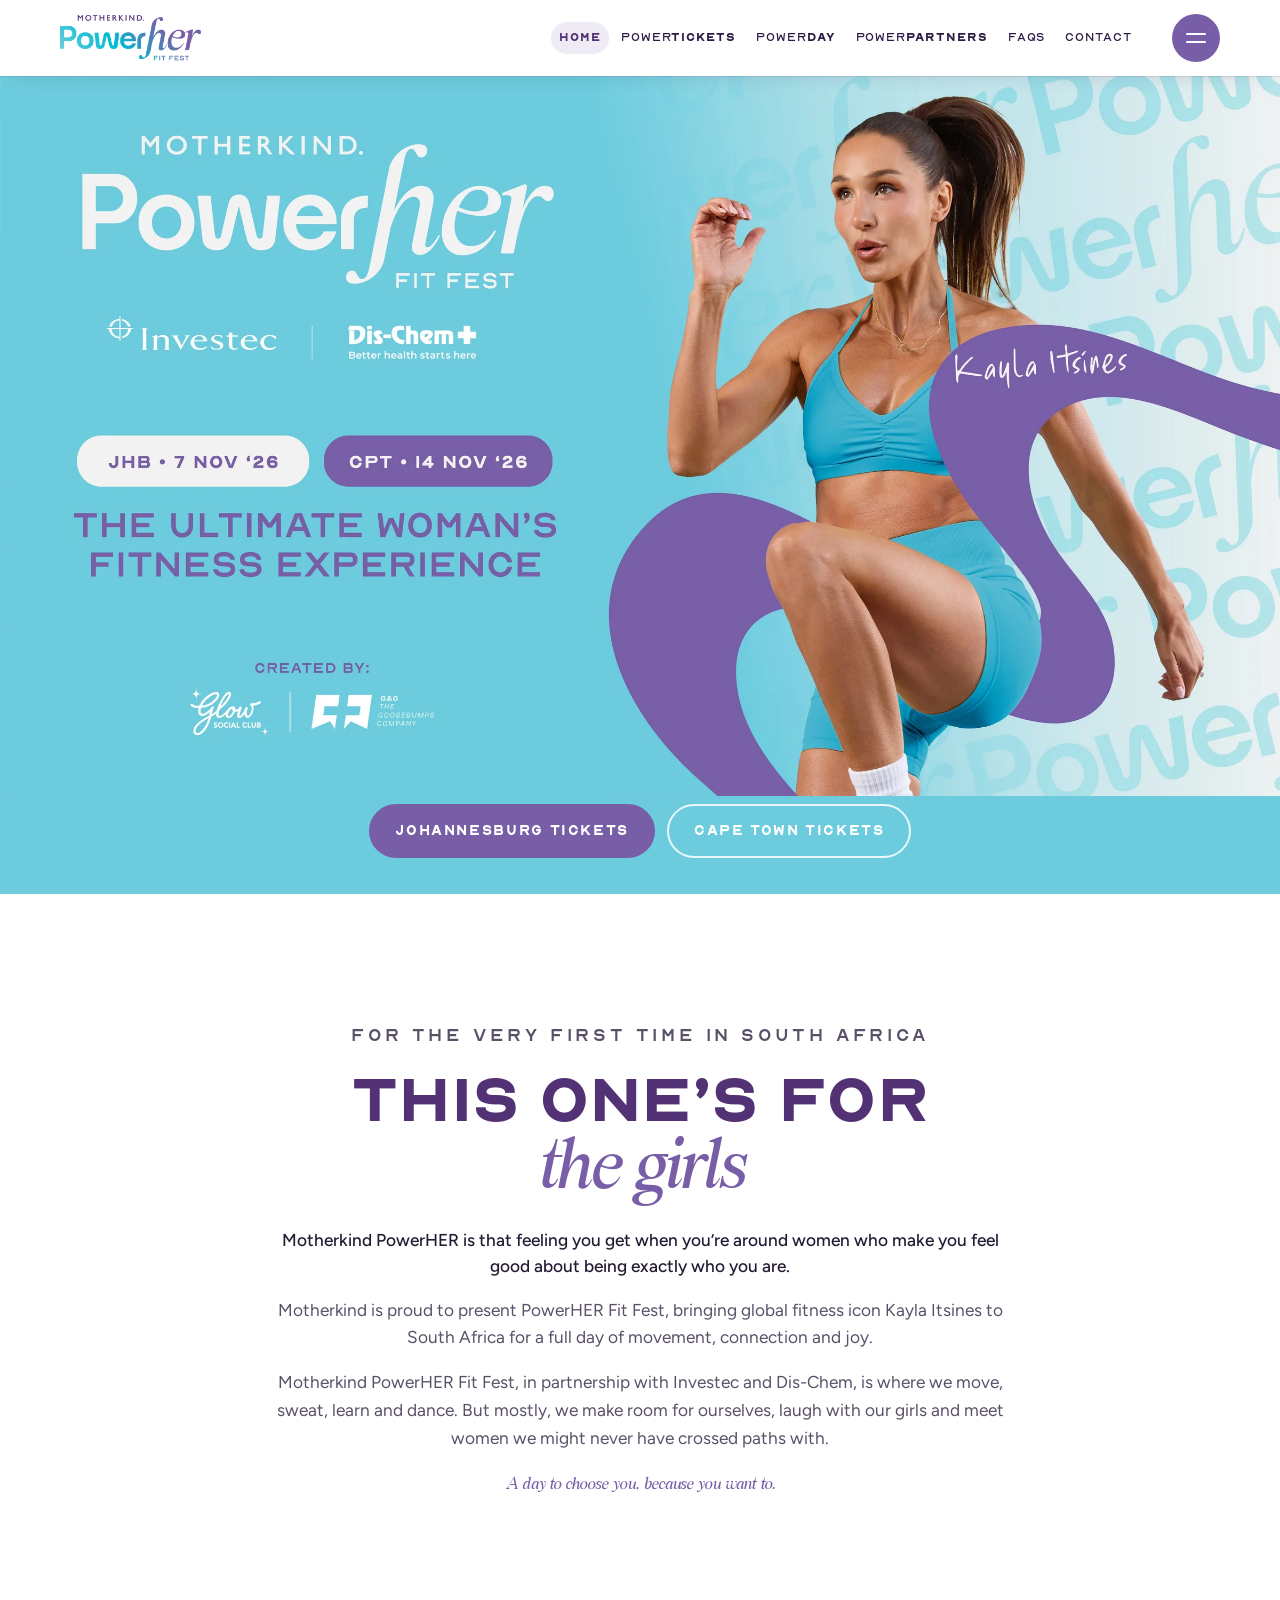
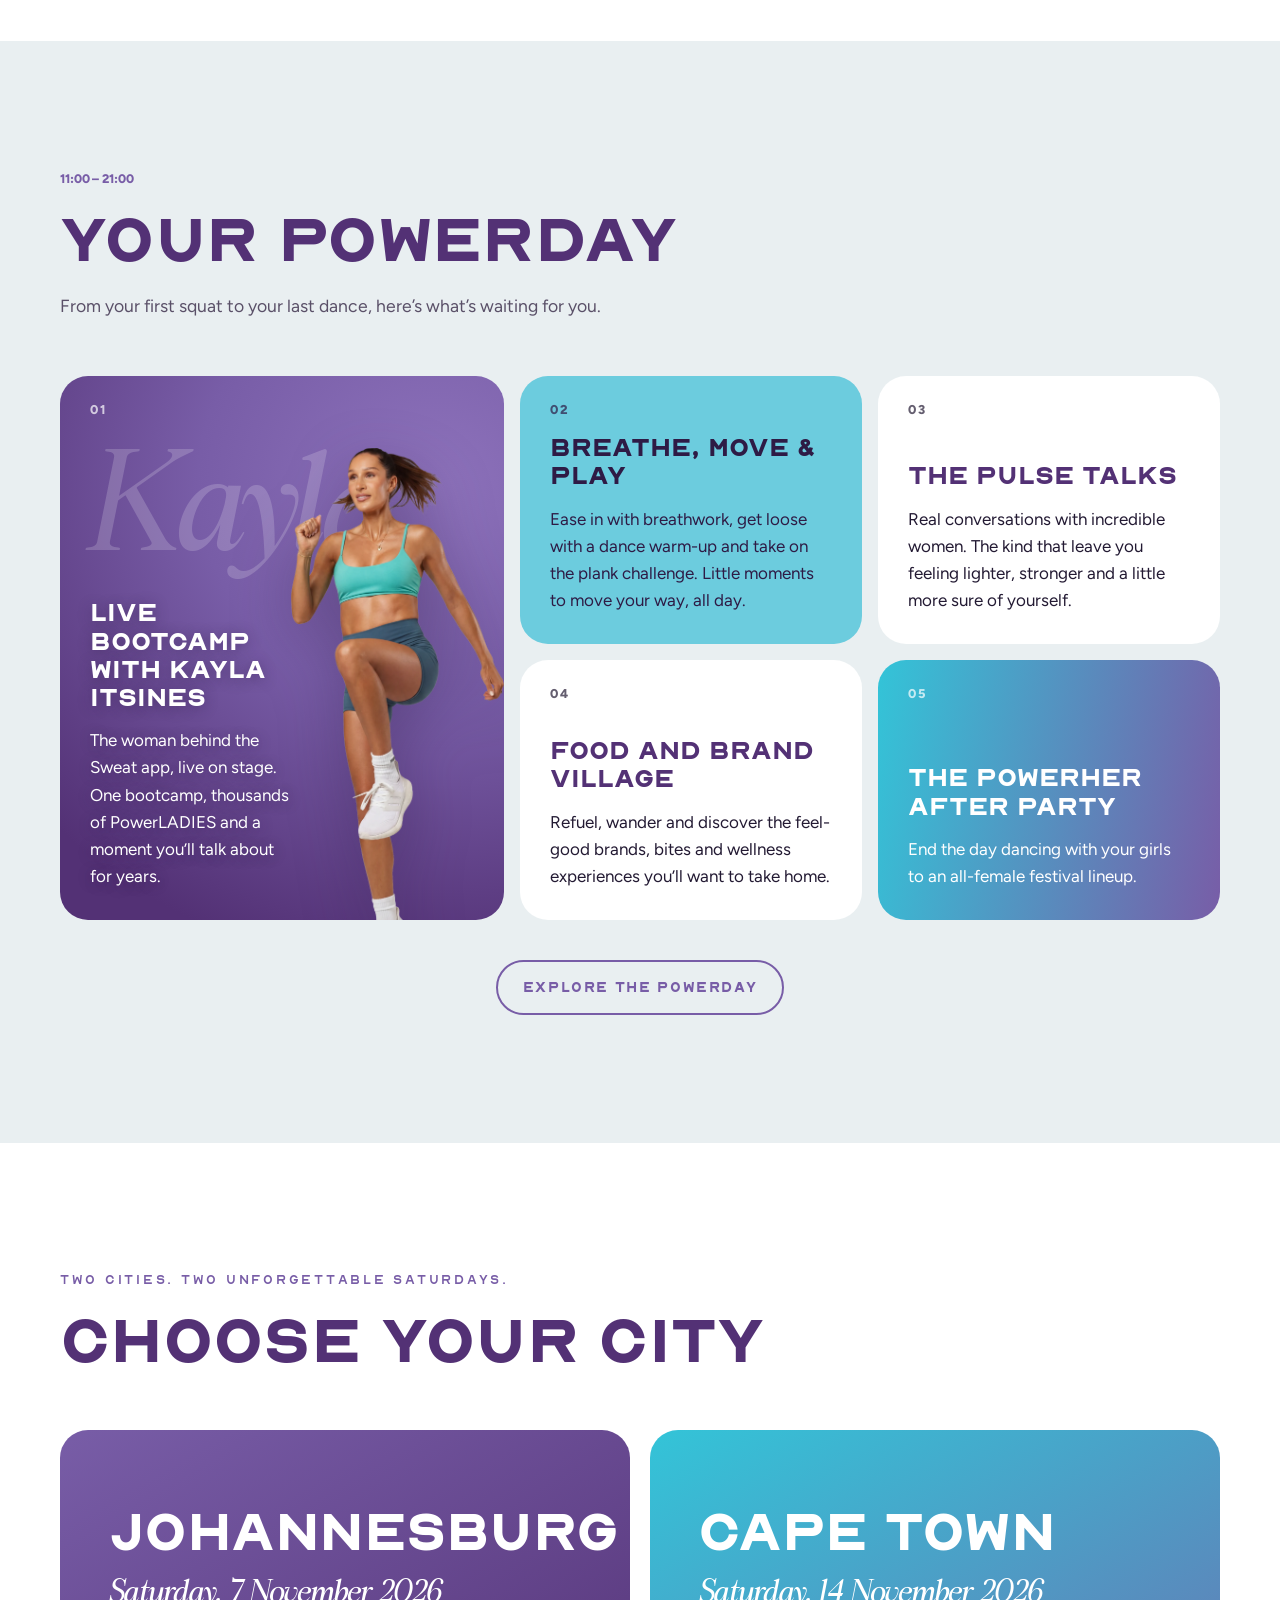
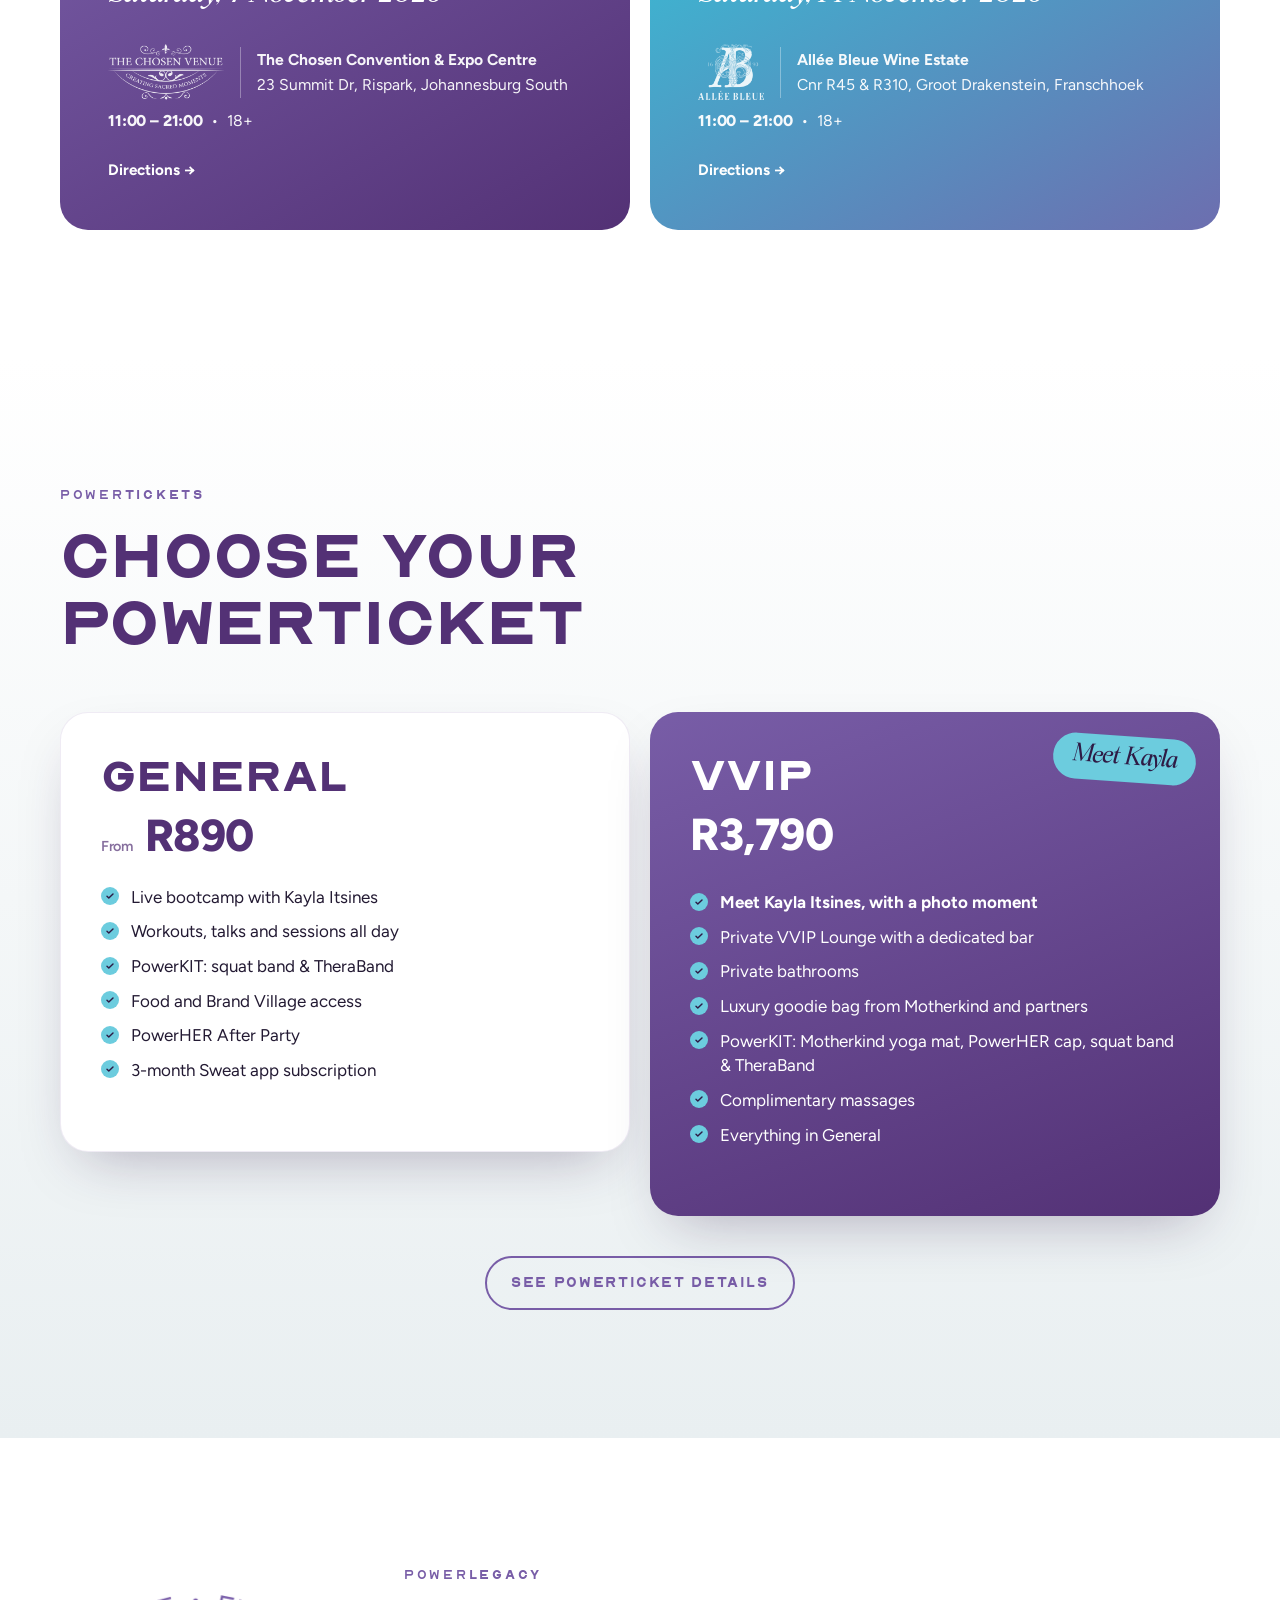
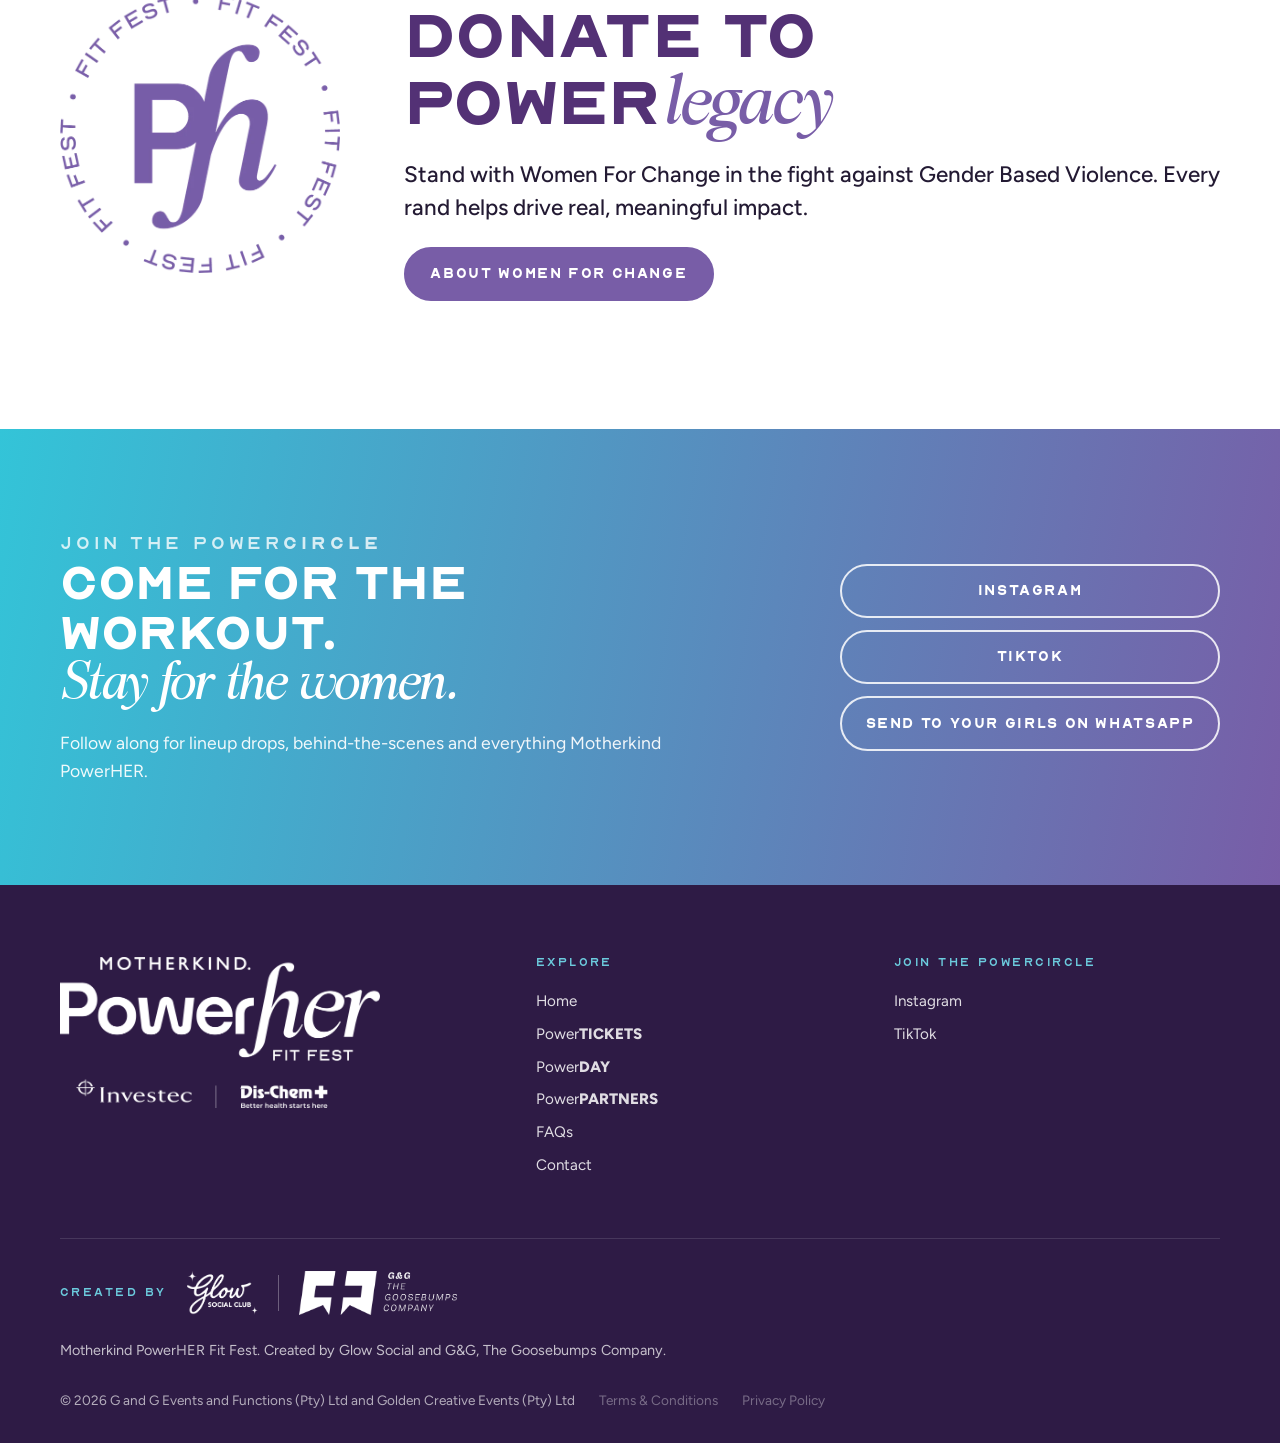
==== index.html @ 542c0690 "Add files via upload" ====
<!doctype html>
<html lang="en-ZA">
<head>
  <meta charset="utf-8">
  <meta name="viewport" content="width=device-width, initial-scale=1">
  <title>PowerHER Fit Fest 2026 | Kayla Itsines live in Johannesburg &amp; Cape Town</title>
  <meta name="description" content="Motherkind is proud to present PowerHER Fit Fest, in partnership with Investec and Dis-Chem. A live bootcamp with Kayla Itsines, workouts, Pulse Talks and the PowerHER After Party. JHB 7 Nov, CPT 14 Nov 2026.">
  <link rel="canonical" href="https://powerherfitfest.com/">
  <meta property="og:type" content="website">
  <meta property="og:site_name" content="PowerHER Fit Fest">
  <meta property="og:title" content="PowerHER Fit Fest 2026 | Johannesburg &amp; Cape Town">
  <meta property="og:description" content="You’ve seen her online. Now experience her live. Kayla Itsines in South Africa for the very first time.">
  <meta property="og:image" content="https://powerherfitfest.com/assets/img/og-image.jpg">
  <meta property="og:url" content="https://powerherfitfest.com/">
  <meta name="twitter:card" content="summary_large_image">
  <meta name="theme-color" content="#6CCCDE">
  <link rel="icon" href="assets/img/favicon-48.png" sizes="48x48">
  <link rel="apple-touch-icon" href="assets/img/apple-touch-icon.png">
  <link rel="preload" href="assets/fonts/NORD-Bold.woff2" as="font" type="font/woff2" crossorigin>
  <link rel="preload" href="assets/img/hero-keyvisual-1200.webp" as="image">
  <link rel="preconnect" href="https://fonts.googleapis.com">
  <link rel="preconnect" href="https://fonts.gstatic.com" crossorigin>
  <link href="https://fonts.googleapis.com/css2?family=Figtree:wght@400;500;600;700;800&display=swap" rel="stylesheet">
  <link rel="stylesheet" href="css/styles.css?v=48">
  <script type="application/ld+json">
  [{"@context":"https://schema.org","@type":"Event","name":"PowerHER Fit Fest Johannesburg","startDate":"2026-11-07T11:00:00+02:00","endDate":"2026-11-07T21:00:00+02:00","eventAttendanceMode":"https://schema.org/OfflineEventAttendanceMode","eventStatus":"https://schema.org/EventScheduled","location":{"@type":"Place","name":"The Chosen Convention & Expo Centre","address":"23 Summit Dr, Rispark, Johannesburg South, 2053"},"image":"https://powerherfitfest.com/assets/img/og-image.jpg","performer":{"@type":"Person","name":"Kayla Itsines"},"offers":{"@type":"Offer","url":"https://powerher.howler.co.za/events/powerher-fit-fest-jhb-7-nov-2026-5a9d","priceCurrency":"ZAR","price":"890"}},
   {"@context":"https://schema.org","@type":"Event","name":"PowerHER Fit Fest Cape Town","startDate":"2026-11-14T11:00:00+02:00","endDate":"2026-11-14T21:00:00+02:00","eventAttendanceMode":"https://schema.org/OfflineEventAttendanceMode","eventStatus":"https://schema.org/EventScheduled","location":{"@type":"Place","name":"Allée Bleue Wine Estate","address":"Cnr R45 & R310, Groot Drakenstein, Franschhoek, 7680"},"image":"https://powerherfitfest.com/assets/img/og-image.jpg","performer":{"@type":"Person","name":"Kayla Itsines"},"offers":{"@type":"Offer","url":"https://powerher.howler.co.za/events/powerher-fit-fest-cpt-14-nov-2026-fde2","priceCurrency":"ZAR","price":"890"}}]
  </script>
</head>
<body data-page="home">
  <div data-ph="header"></div>

  <main id="main">

    <!-- ============ HERO (key visual) ============ -->
    <section class="hero-banner">
      <h1 class="sr">Motherkind PowerHER Fit Fest with Investec and Dis-Chem. Kayla Itsines live in Johannesburg on 7 November and Cape Town on 14 November 2026. Join the movement.</h1>
      <img class="hero-banner-img" src="assets/img/hero-keyvisual.webp"
           srcset="assets/img/hero-keyvisual-1200.webp 1200w, assets/img/hero-keyvisual.webp 2400w"
           sizes="100vw" width="2400" height="1350" fetchpriority="high"
           alt="Motherkind PowerHER Fit Fest with Investec and Dis-Chem: Kayla Itsines, JHB 7 Nov ’26, CPT 14 Nov ’26. Join the movement. You’ve seen her online, now experience her live.">
      <div class="wrap hero-banner-ctas">
        <a class="btn btn-primary" data-ticket="jhb">Johannesburg tickets</a>
        <a class="btn btn-outline-light" data-ticket="cpt">Cape Town tickets</a>
      </div>
    </section>

    <!-- ============ MANIFESTO ============ -->
    <section class="section manifesto">
      <div class="wrap narrow reveal">
        <p class="eyebrow">For the very first time in South Africa</p>
        <h2 class="display">This one’s for <span class="script">the girls</span></h2>
        <p class="lead">Motherkind PowerHER is that feeling you get when you’re around women who make you feel good about being exactly who you are.</p>
        <p>Motherkind is proud to present PowerHER Fit Fest, bringing global fitness icon Kayla Itsines to South Africa for a full day of movement, connection and joy.</p>
        <p>Motherkind PowerHER Fit Fest, in partnership with Investec and Dis-Chem, is where we move, sweat, learn and dance. But mostly, we make room for ourselves, laugh with our girls and meet women we might never have crossed paths with.</p>
        <p class="manifesto-sign">A day to choose you, because you want to.</p>
      </div>
    </section>


    <!-- ============ THE DAY ============ -->
    <section class="section the-day">
      <div class="wrap">
        <div class="section-head reveal">
          <p class="eyebrow"><span class="num" data-bind="hours">11:00 – 21:00</span></p>
          <h2 class="display">Your PowerDAY</h2>
          <p>From your first squat to your last dance, here’s what’s waiting for you.</p>
        </div>

        <div class="bento">
          <article class="card card-kayla reveal">
            <span class="card-num">01</span>
            <div class="card-body">
              <h3>Live bootcamp with Kayla Itsines</h3>
              <p>The woman behind the Sweat app, live on stage. One bootcamp, thousands of PowerLADIES and a moment you’ll talk about for years.</p>
            </div>
            <img src="assets/img/kayla-cutout-2.webp" width="900" height="2085" alt="" loading="lazy">
          </article>
          <article class="card card-aqua reveal">
            <span class="card-num">02</span>
            <h3>Breathe, move &amp; play</h3>
            <p>Ease in with breathwork, get loose with a dance warm-up and take on the plank challenge. Little moments to move your way, all day.</p>
          </article>
          <article class="card card-mist reveal">
            <span class="card-num">03</span>
            <h3>The Pulse Talks</h3>
            <p>Real conversations with incredible women. The kind that leave you feeling lighter, stronger and a little more sure of yourself.</p>
          </article>
          <article class="card card-mist reveal">
            <span class="card-num">04</span>
            <h3>Food and Brand Village</h3>
            <p>Refuel, wander and discover the feel-good brands, bites and wellness experiences you’ll want to take home.</p>
          </article>
          <article class="card card-gradient reveal">
            <span class="card-num">05</span>
            <h3>The PowerHER After Party</h3>
            <p>End the day dancing with your girls to an all-female festival lineup.</p>
          </article>
        </div>

        <div class="center reveal">
          <a class="btn btn-ghost" href="experience.html">Explore the PowerDAY</a>
        </div>
      </div>
    </section>

    <!-- ============ CITIES ============ -->
    <section class="section cities">
      <div class="wrap">
        <div class="section-head reveal">
          <p class="eyebrow">Two cities. Two unforgettable Saturdays.</p>
          <h2 class="display">Choose your city</h2>
        </div>
        <div class="city-grid">
          <article class="city city-jhb reveal">
            <span class="city-count" data-countdown="jhb"></span>
            <h3 class="city-name">Johannesburg</h3>
            <p class="city-date">Saturday, 7 November 2026</p>
            <ul class="city-meta">
              <li class="venue-row"><img class="venue-mark" src="assets/img/venue-chosen-white.webp" width="414" height="200" alt="The Chosen Venue" loading="lazy"><span><strong>The Chosen Convention &amp; Expo Centre</strong><br>23 Summit Dr, Rispark, Johannesburg South</span></li>
              <li><span class="num" data-bind="hours">11:00 – 21:00</span> &nbsp;•&nbsp; 18+</li>
            </ul>
            <div class="city-ctas">
              <a class="link-arrow" href="https://maps.google.com/?q=The+Chosen+Convention+%26+Expo+Centre+23+Summit+Dr+Rispark" target="_blank" rel="noopener">Directions</a>
            </div>
          </article>
          <article class="city city-cpt reveal">
            <span class="city-count" data-countdown="cpt"></span>
            <h3 class="city-name">Cape Town</h3>
            <p class="city-date">Saturday, 14 November 2026</p>
            <ul class="city-meta">
              <li class="venue-row"><img class="venue-mark" src="assets/img/venue-allee-bleue-white.webp" width="236" height="200" alt="Allée Bleue" loading="lazy"><span><strong>Allée Bleue Wine Estate</strong><br>Cnr R45 &amp; R310, Groot Drakenstein, Franschhoek</span></li>
              <li><span class="num" data-bind="hours">11:00 – 21:00</span> &nbsp;•&nbsp; 18+</li>
            </ul>
            <div class="city-ctas">
              <a class="link-arrow" href="https://maps.google.com/?q=Allee+Bleue+Wine+Estate+Franschhoek" target="_blank" rel="noopener">Directions</a>
            </div>
          </article>
        </div>
      </div>
    </section>

    <!-- ============ TICKETS TEASER ============ -->
    <section class="section tickets-teaser">
      <div class="wrap">
        <div class="section-head reveal">
          <p class="eyebrow">Power<b>TICKETS</b></p>
          <h2 class="display">Choose your PowerTICKET</h2>
        </div>
        <div class="ticket-grid">
          <article class="ticket reveal">
            <header class="ticket-head">
              <h3>General</h3>
            </header>
            <p class="ticket-price ticket-from"><small>From</small> <span data-current-price>R890</span></p>
            <ul class="ticks">
              <li>Live bootcamp with Kayla Itsines</li>
              <li>Workouts, talks and sessions all day</li>
              <li>PowerKIT: squat band &amp; TheraBand</li>
              <li>Food and Brand Village access</li>
              <li>PowerHER After Party</li>
              <li>3-month Sweat app subscription</li>
            </ul>
          </article>

          <article class="ticket ticket-vvip reveal">
            <span class="ticket-flag">Meet Kayla</span>
            <header class="ticket-head">
              <h3>VVIP</h3>
            </header>
            <p class="ticket-price"><span data-bind="vvip">R3,790</span></p>
            <ul class="ticks">
              <li><strong>Meet Kayla Itsines, with a photo moment</strong></li>
              <li>Private VVIP Lounge with a dedicated bar</li>
              <li>Private bathrooms</li>
              <li>Luxury goodie bag from Motherkind and partners</li>
              <li>PowerKIT: Motherkind yoga mat, PowerHER cap, squat band &amp; TheraBand</li>
              <li>Complimentary massages</li>
              <li>Everything in General</li>
            </ul>
          </article>
        </div>
        <div class="center reveal"><a class="btn btn-ghost" href="tickets.html">See PowerTICKET details</a></div>
      </div>
    </section>

    <!-- ============ LEGACY ============ -->
    <section class="section legacy-band">
      <div class="wrap legacy-grid reveal">
        <img class="legacy-mark" src="assets/img/ph-logo-purple.webp" width="600" height="597" alt="" loading="lazy">
        <div>
          <p class="eyebrow">Power<b>LEGACY</b></p>
          <h2 class="display">Donate to Power<span class="script">legacy</span></h2>
          <p class="lead">Stand with Women For Change in the fight against Gender Based Violence. Every rand helps drive real, meaningful impact.</p>
          <div class="btn-row">
            <a class="btn btn-primary" href="https://womenforchange.co.za/" target="_blank" rel="noopener">About Women For Change</a>
          </div>
        </div>
      </div>
    </section>

    <!-- ============ SOCIAL ============ -->
    <section class="circle">
      <div class="wrap circle-inner reveal">
        <div>
          <p class="eyebrow">Join the Power<b>CIRCLE</b></p>
          <h2 class="display">Come for the workout. <span class="script">Stay for the women.</span></h2>
          <p>Follow along for lineup drops, behind-the-scenes and everything Motherkind PowerHER.</p>
        </div>
        <div class="btn-row">
          <a class="btn btn-outline-light" href="https://www.instagram.com/powerherfitfest/" target="_blank" rel="noopener">Instagram</a>
          <a class="btn btn-outline-light" href="https://www.tiktok.com/@powerherfitfest" target="_blank" rel="noopener">TikTok</a>
          <a class="btn btn-outline-light" data-share href="#">Send to your girls on WhatsApp</a>
        </div>
      </div>
    </section>

  </main>

  <div data-ph="footer"></div>

  <script src="js/config.js?v=48"></script>
  <script src="js/layout.js?v=48"></script>
</body>
</html>
---- css/styles.css ----
/* =====================================================================
   POWERHER FIT FEST: STYLES
   ===================================================================== */

@font-face { font-family: "NORD"; src: url("../assets/fonts/NORD-Regular.woff2") format("woff2"); font-weight: 400; font-display: swap; }
@font-face { font-family: "NORD"; src: url("../assets/fonts/NORD-Medium.woff2") format("woff2"); font-weight: 500; font-display: swap; }
@font-face { font-family: "NORD"; src: url("../assets/fonts/NORD-Bold.woff2") format("woff2"); font-weight: 700; font-display: swap; }
@font-face { font-family: "Swarsh Daisy"; src: url("../assets/fonts/SwarshDaisy-Italic.woff2") format("woff2"); font-display: swap; }

:root {
  --aqua: #6cccde;
  --aqua-deep: #33c4d8;
  --aqua-soft: #c9eef5;
  --purple: #785da7;
  --purple-deep: #533175;
  --purple-ink: #2e1b45;
  --lilac: #a492c2;
  --mist: #e9eff1;
  --white: #ffffff;
  --ink: #231a33;
  --ink-soft: #5a5068;
  --gradient: linear-gradient(100deg, var(--aqua-deep) 0%, var(--purple) 100%);

  --f-head: "NORD", "Figtree", system-ui, sans-serif;
  --f-body: "Avenir Next", "Avenir", "Figtree", system-ui, sans-serif;
  --f-script: "Swarsh Daisy", "Brush Script MT", cursive;

  --radius: 28px;
  --radius-sm: 16px;
  --wrap: 1240px;
  --gutter: clamp(16px, 4vw, 40px);
  --header-h: 76px;
  --shadow: 0 24px 60px -24px rgba(46, 27, 69, .35);
}

*, *::before, *::after { box-sizing: border-box; }
html { scroll-behavior: smooth; -webkit-text-size-adjust: 100%; }
html.menu-open { overflow: hidden; }
body { margin: 0; font-family: var(--f-body); font-size: 17px; line-height: 1.6; color: var(--ink); background: var(--white); overflow-x: hidden; }
img { max-width: 100%; height: auto; display: block; }
a { color: inherit; }
h1, h2, h3 { margin: 0; line-height: 1.05; }
p { margin: 0 0 1em; }
.sr { position: absolute; width: 1px; height: 1px; overflow: hidden; clip: rect(0 0 0 0); }
.skip { position: absolute; left: -999px; top: 8px; z-index: 100; background: var(--purple); color: #fff; padding: 8px 14px; border-radius: 8px; }
.skip:focus { left: 8px; }
:focus-visible { outline: 3px solid var(--purple); outline-offset: 3px; border-radius: 6px; }

.wrap { width: 100%; max-width: var(--wrap); margin: 0 auto; padding: 0 var(--gutter); }
.narrow { max-width: 820px; }
.center { text-align: center; margin-top: 2.5rem; }
.muted { opacity: .55; }

/* ---------- type ---------- */
.eyebrow { font-family: var(--f-head); font-weight: 500; font-size: .78rem; letter-spacing: .22em; text-transform: uppercase; color: var(--purple); margin: 0 0 1rem; }
.eyebrow b { font-weight: 700; }
.display { font-family: var(--f-head); font-weight: 700; font-size: clamp(2.1rem, 5.2vw, 4rem); letter-spacing: -.01em; text-transform: uppercase; color: var(--purple-deep); margin-bottom: 1.2rem; }
.display .script { white-space: nowrap; }
.script { font-family: var(--f-script); font-weight: 400; text-transform: none; letter-spacing: 0; color: var(--purple); font-size: 1.15em; line-height: .8; }
.lead { font-size: clamp(1.15rem, 2vw, 1.4rem); line-height: 1.5; color: var(--ink); font-weight: 500; }
.section { padding: clamp(72px, 10vw, 130px) 0; }
.section-head { max-width: 760px; margin-bottom: clamp(32px, 5vw, 56px); }
.section-head p:last-child { color: var(--ink-soft); font-size: 1.1rem; }

/* ---------- buttons ---------- */
.btn { --bg: var(--purple); --fg: #fff; --bd: var(--purple);
  display: inline-flex; align-items: center; justify-content: center; gap: .5em;
  font-family: var(--f-head); font-weight: 700; font-size: .85rem; letter-spacing: .12em; text-transform: uppercase;
  padding: 1.05em 1.8em; border-radius: 999px; border: 2px solid var(--bd); background: var(--bg); color: var(--fg);
  text-decoration: none; cursor: pointer; transition: transform .2s ease, background .2s ease, color .2s ease, box-shadow .2s ease; white-space: nowrap; }
.btn:hover { transform: translateY(-2px); box-shadow: 0 12px 24px -12px rgba(46, 27, 69, .55); }
.btn-primary { --bg: var(--purple); --bd: var(--purple); }
.btn-primary:hover { --bg: var(--purple-deep); --bd: var(--purple-deep); }
.btn-light { --bg: #fff; --fg: var(--purple-deep); --bd: #fff; }
.btn-outline-light { --bg: transparent; --fg: #fff; --bd: rgba(255,255,255,.85); }
.btn-outline-light:hover { --bg: #fff; --fg: var(--purple-deep); }
.btn-ghost { --bg: transparent; --fg: var(--purple); --bd: var(--purple); }
.btn-ghost:hover { --bg: var(--purple); --fg: #fff; }
.btn-sm { padding: .8em 1.3em; font-size: .72rem; }
.btn-block { width: 100%; }
.btn-row { display: flex; flex-wrap: wrap; gap: 12px; }
.link-arrow { font-weight: 700; text-decoration: none; font-size: .95rem; }
.link-arrow::after { content: " →"; }
.link-arrow:hover { text-decoration: underline; }

/* ---------- header ---------- */
.site-header { position: fixed; inset: 0 0 auto; z-index: 50; height: var(--header-h); display: flex; align-items: center; transition: background .3s ease, box-shadow .3s ease; }
.site-header.is-scrolled { background: rgba(255,255,255,.92); backdrop-filter: blur(12px); -webkit-backdrop-filter: blur(12px); box-shadow: 0 1px 0 rgba(46,27,69,.08); }
.header-inner { display: flex; align-items: center; gap: 24px; }
.brand img { height: 38px; width: auto; }
.top-nav { display: none; gap: 4px; margin-left: auto; }
.top-link { font-family: var(--f-head); font-size: .72rem; letter-spacing: .08em; text-transform: uppercase; text-decoration: none; padding: .6em .7em; border-radius: 999px; color: var(--purple-ink); transition: background .2s; white-space: nowrap; }
.top-link b { font-weight: 700; }
.top-link:hover, .top-link.is-current { background: rgba(120, 93, 167, .12); }
.header-actions { margin-left: auto; display: flex; align-items: center; gap: 10px; }
.menu-btn { width: 48px; height: 48px; border-radius: 50%; border: 0; background: var(--purple); cursor: pointer; display: grid; place-content: center; gap: 6px; position: relative; z-index: 60; }
.menu-btn span:not(.sr) { display: block; width: 20px; height: 2px; background: #fff; border-radius: 2px; transition: transform .3s ease; }
.menu-btn[aria-expanded="true"] span:nth-child(1) { transform: translateY(4px) rotate(45deg); }
.menu-btn[aria-expanded="true"] span:nth-child(2) { transform: translateY(-4px) rotate(-45deg); }
@media (min-width: 1180px) { .top-nav { display: flex; } .top-nav + .header-actions { margin-left: 8px; } }
@media (max-width: 520px) { .header-actions .btn { display: none; } .brand img { height: 32px; } }

/* full-screen menu */
.menu { position: fixed; inset: 0; z-index: 45; background: var(--purple-deep); color: #fff; overflow-y: auto; padding: calc(var(--header-h) + 24px) 0 40px; opacity: 0; transform: translateY(-12px); transition: opacity .3s ease, transform .3s ease; }
.menu.is-open { opacity: 1; transform: none; }
.menu-open .site-header { background: transparent; box-shadow: none; backdrop-filter: none; }
.menu-open .brand img { filter: brightness(0) invert(1); }
.menu-open .header-actions .btn { visibility: hidden; }
.menu-bg { position: absolute; inset: 0; overflow: hidden; pointer-events: none; opacity: .07; font-family: "Figtree", sans-serif; font-weight: 600; letter-spacing: -.03em; font-size: 22vw; line-height: .9; white-space: nowrap; }
.menu-bg i { font-family: var(--f-script); font-style: normal; font-weight: 400; }
.menu-bg span { display: block; }
.menu-nav { position: relative; display: grid; gap: 2px; }
.menu-link { font-family: var(--f-head); font-weight: 500; font-size: clamp(1.6rem, 4.5vw, 2.8rem); text-transform: uppercase; text-decoration: none; padding: .18em 0; letter-spacing: -.01em; transition: color .2s, padding .2s; }
.menu-link b { font-weight: 700; }
.menu-link:hover, .menu-link.is-current { color: var(--aqua); padding-left: .3em; }
.nav-note { font-family: var(--f-body); font-size: .8rem; letter-spacing: .1em; vertical-align: middle; background: var(--aqua); color: var(--purple-ink); padding: .25em .7em; border-radius: 999px; margin-left: .5em; }
.menu-foot { position: relative; margin-top: 32px; display: flex; flex-wrap: wrap; gap: 12px; }

/* ---------- hero ---------- */
.hero { position: relative; background: var(--aqua); color: #fff; overflow: hidden; padding: calc(var(--header-h) + 24px) 0 0; }
.hero::after { content: ""; position: absolute; inset: 0 0 0 45%; background: linear-gradient(90deg, var(--aqua) 0%, rgba(233,239,241,.0) 30%, rgba(233,239,241,.85) 100%); pointer-events: none; }
.hero-pattern { position: absolute; inset: 0 -10% 8% 55%; display: flex; flex-direction: column; justify-content: center; gap: 0; color: #fff; opacity: .35; font-family: "Figtree", sans-serif; font-weight: 500; letter-spacing: -.03em; font-size: clamp(4rem, 9vw, 9rem); line-height: 1; white-space: nowrap; transform: rotate(-8deg); pointer-events: none; z-index: 1; }
.hero-pattern i { font-family: var(--f-script); font-style: normal; font-weight: 400; letter-spacing: 0; margin-right: .15em; }
.hero-pattern span:nth-child(even) { margin-left: -1.2em; }
@media (max-width: 899px) { .hero-pattern { inset: 52% -30% -10% -10%; } .hero-art img { max-width: 560px; margin: 0 auto; } }
.hero-grid { position: relative; z-index: 2; display: grid; grid-template-columns: 1fr; gap: 12px; align-items: end; }
.hero-copy { padding: 28px 0 40px; }
.hero-logo img { width: min(460px, 100%); }
.pills { display: flex; flex-wrap: wrap; gap: 10px; margin: 28px 0 26px; }
.pill { font-family: var(--f-head); font-weight: 700; font-size: .95rem; letter-spacing: .1em; padding: .7em 1.4em; border-radius: 999px; text-decoration: none; transition: transform .2s; }
.pill:hover { transform: translateY(-2px); }
.pill-light { background: #fff; color: var(--purple); }
.pill-purple { background: var(--purple); color: #fff; }
.hero-title { font-family: var(--f-head); font-weight: 700; font-size: clamp(1.9rem, 4.2vw, 3.1rem); letter-spacing: .04em; text-transform: uppercase; color: var(--purple); line-height: 1; margin: 0 0 .35em; }
.hero-sub { font-size: clamp(1.1rem, 1.8vw, 1.35rem); font-weight: 600; margin-bottom: 28px; }
.hero-ctas { display: flex; flex-wrap: wrap; gap: 12px; }
.hero-art { position: relative; margin: 0 calc(var(--gutter) * -1); }
.hero-art img { width: 100%; max-width: 720px; margin-left: auto; }
.signature { position: absolute; left: 12%; top: 38%; font-family: var(--f-script); font-size: clamp(1.8rem, 3.4vw, 2.8rem); color: #fff; transform: rotate(-6deg); text-shadow: 0 2px 10px rgba(46,27,69,.25); }
@media (min-width: 900px) {
  .hero { min-height: min(100vh, 900px); display: flex; align-items: flex-end; }
  .hero-grid { grid-template-columns: 1fr 1.05fr; gap: 24px; }
  .hero-copy { padding: 40px 0 90px; }
  .hero-art { margin: 0 -40px 0 0; }
  .signature { left: 2%; top: 40%; }
}

/* ---------- on-sale strip ---------- */
.onsale { background: var(--gradient); color: #fff; padding: 26px 0; }
.onsale .eyebrow { color: rgba(255,255,255,.85); margin-bottom: .8rem; }
.onsale-steps { list-style: none; margin: 0; padding: 0; display: grid; gap: 10px; grid-template-columns: 1fr; }
.onsale-steps li { display: grid; grid-template-columns: auto 1fr auto; align-items: center; gap: 14px; padding: 14px 18px; border-radius: var(--radius-sm); background: rgba(255,255,255,.12); border: 1px solid rgba(255,255,255,.22); }
.onsale-steps li.is-live { background: #fff; color: var(--purple-deep); border-color: #fff; }
.step-state { font-family: var(--f-head); font-weight: 700; font-size: .7rem; letter-spacing: .14em; text-transform: uppercase; display: inline-flex; align-items: center; gap: 8px; min-width: 7.5em; }
.step-who { font-weight: 700; font-size: 1.05rem; }
.step-when { font-size: .95rem; opacity: .85; }
@media (min-width: 900px) { .onsale-steps { grid-template-columns: repeat(3, 1fr); } .onsale-steps li { grid-template-columns: 1fr; gap: 2px; } }
.dot { width: 9px; height: 9px; border-radius: 50%; background: #2fd07a; box-shadow: 0 0 0 0 rgba(47,208,122,.6); animation: pulse 1.8s infinite; flex: none; }
@keyframes pulse { 70% { box-shadow: 0 0 0 10px rgba(47,208,122,0); } 100% { box-shadow: 0 0 0 0 rgba(47,208,122,0); } }
.onsale-live { display: flex; flex-wrap: wrap; align-items: center; gap: 10px 16px; font-size: 1.1rem; }
.onsale-live .btn { margin-left: auto; }

/* ---------- manifesto ---------- */
.manifesto { text-align: center; background: var(--white); }
.manifesto .display { margin-bottom: 1.6rem; }
.manifesto p { color: var(--ink-soft); font-size: 1.08rem; }
.manifesto .lead { color: var(--ink); }
.manifesto-sign { font-family: var(--f-script); font-size: clamp(1.8rem, 3.5vw, 2.6rem); color: var(--purple) !important; margin-top: 1.4rem; line-height: 1.2; }

/* ---------- the day (bento) ---------- */
.the-day { background: var(--mist); }
.bento { display: grid; gap: 16px; grid-template-columns: 1fr; }
.card { position: relative; border-radius: var(--radius); padding: 30px; overflow: hidden; min-height: 240px; display: flex; flex-direction: column; justify-content: flex-end; }
.card h3 { font-family: var(--f-head); font-weight: 700; font-size: clamp(1.25rem, 2vw, 1.6rem); text-transform: uppercase; margin-bottom: .6em; line-height: 1.1; }
.card p { margin: 0; }
.card-num { position: absolute; top: 24px; left: 30px; font-family: var(--f-head); font-weight: 700; font-size: .8rem; letter-spacing: .2em; opacity: .7; }
.card-mist { background: #fff; color: var(--ink); }
.card-mist h3 { color: var(--purple-deep); }
.card-aqua { background: var(--aqua); color: var(--purple-ink); }
.card-gradient { background: var(--gradient); color: #fff; }
.card-kayla { background: radial-gradient(120% 90% at 85% 20%, #8d72bb 0%, var(--purple) 45%, var(--purple-deep) 100%); color: #fff; min-height: 560px; }
.card-kayla .card-num { z-index: 3; }
.card-kayla .card-body { position: relative; z-index: 3; }
.card-kayla img { position: absolute; z-index: 1; right: 0; top: 24px; height: 62%; width: auto; max-width: 70%; object-fit: contain; object-position: right top; filter: drop-shadow(0 20px 30px rgba(46,27,69,.35)); }
.card-kayla::before { content: "Kayla"; position: absolute; left: 20px; top: 70px; font-family: var(--f-script); font-size: clamp(5rem, 14vw, 9rem); opacity: .18; line-height: 1; z-index: 0; }
@media (min-width: 560px) {
  .card-kayla .card-body { max-width: 58%; }
  .card-kayla img { top: auto; bottom: -4%; height: 104%; max-width: 48%; object-position: right bottom; }
}
@media (min-width: 760px) {
  .bento { grid-template-columns: repeat(2, 1fr); }
  .card-kayla { grid-row: span 2; }
}
@media (min-width: 1040px) {
  .bento { grid-template-columns: 1.3fr 1fr 1fr; grid-template-rows: repeat(2, minmax(260px, auto)); }
  .card-kayla { grid-row: span 2; min-height: 540px; }
  .card-kayla .card-body { max-width: 54%; }
  .card-kayla .card-body h3, .card-kayla .card-body p { text-shadow: 0 2px 14px rgba(46,27,69,.45); }
}

/* ---------- cities ---------- */
.city-grid { display: grid; gap: 20px; grid-template-columns: 1fr; }
@media (min-width: 860px) { .city-grid { grid-template-columns: 1fr 1fr; } }
.city { position: relative; border-radius: var(--radius); padding: clamp(28px, 4vw, 48px); color: #fff; overflow: hidden; min-height: 400px; display: flex; flex-direction: column; justify-content: flex-end; isolation: isolate; }
.city::before { position: absolute; right: -4%; top: -6%; font-family: var(--f-head); font-weight: 700; font-size: clamp(8rem, 20vw, 15rem); line-height: 1; opacity: .16; z-index: -1; letter-spacing: -.04em; }
.city-jhb { background: linear-gradient(150deg, var(--purple) 0%, var(--purple-deep) 100%); }
.city-jhb::before { content: "JHB"; }
.city-cpt { background: linear-gradient(150deg, var(--aqua-deep) 0%, var(--purple) 120%); }
.city-cpt::before { content: "CPT"; }
.city-count { position: absolute; top: 24px; left: clamp(28px, 4vw, 48px); font-family: var(--f-head); font-size: .72rem; font-weight: 700; letter-spacing: .16em; text-transform: uppercase; background: rgba(255,255,255,.18); padding: .55em 1em; border-radius: 999px; }
.city-count:empty { display: none; }
.city-name { font-family: var(--f-head); font-weight: 700; font-size: clamp(2.2rem, 4.8vw, 3.4rem); text-transform: uppercase; letter-spacing: -.01em; }
.city-date { font-family: var(--f-script); font-size: clamp(1.6rem, 2.6vw, 2.1rem); margin: .2em 0 .7em; }
.city-meta { list-style: none; padding: 0; margin: 0 0 24px; display: grid; gap: 8px; font-size: .98rem; opacity: .95; }
.city-ctas { display: flex; align-items: center; flex-wrap: wrap; gap: 18px; }

/* ---------- tickets ---------- */
.tickets-teaser { background: linear-gradient(180deg, #fff 0%, var(--mist) 100%); }
.ticket-grid { display: grid; gap: 20px; grid-template-columns: 1fr; align-items: start; }
@media (min-width: 900px) { .ticket-grid { grid-template-columns: 1fr 1fr; } }
.ticket { position: relative; background: #fff; border-radius: var(--radius); padding: clamp(26px, 3.5vw, 40px); box-shadow: var(--shadow); border: 1px solid rgba(120,93,167,.12); }
.ticket-head h3 { font-family: var(--f-head); font-weight: 700; font-size: clamp(2rem, 3.6vw, 2.8rem); color: var(--purple-deep); text-transform: uppercase; }
.ticket-head p { color: var(--ink-soft); margin: .4em 0 1.4em; }
.ticket-vvip { background: linear-gradient(160deg, var(--purple) 0%, var(--purple-deep) 100%); color: #fff; border: 0; }
.ticket-vvip .ticket-head h3 { color: #fff; }
.ticket-vvip .ticket-head p { color: rgba(255,255,255,.8); }
.ticket-flag { position: absolute; top: 24px; right: 24px; font-family: var(--f-script); font-size: 1.6rem; background: var(--aqua); color: var(--purple-ink); padding: .1em .7em; border-radius: 999px; transform: rotate(4deg); }
.ticket-price { font-family: var(--f-head); font-weight: 700; font-size: clamp(2rem, 3.8vw, 2.8rem); margin: 0 0 1.2rem; }
.ticket-price small { font-family: var(--f-body); font-weight: 500; font-size: .9rem; opacity: .75; }
.phases { list-style: none; padding: 0; margin: 0 0 1.4rem; display: grid; gap: 8px; }
.phase { display: grid; grid-template-columns: 1fr auto auto; align-items: center; gap: 14px; padding: 12px 16px; border-radius: 14px; background: var(--mist); }
.phase-name { font-weight: 700; }
.phase-price { font-family: var(--f-head); font-weight: 700; font-size: 1.15rem; }
.phase-tag { font-size: .7rem; font-weight: 800; letter-spacing: .12em; text-transform: uppercase; padding: .35em .8em; border-radius: 999px; background: rgba(120,93,167,.12); color: var(--purple); min-width: 6.5em; text-align: center; }
.phase.is-now { background: var(--aqua-soft); outline: 2px solid var(--aqua-deep); }
.phase.is-now .phase-price { font-size: 1.5rem; color: var(--purple-deep); }
.phase.is-now .phase-tag { background: var(--purple); color: #fff; }
.phase.is-sold { opacity: .55; }
.phase.is-sold .phase-price { text-decoration: line-through; }
.phase.is-next { color: var(--ink-soft); }
.ticks { list-style: none; padding: 0; margin: 0 0 1.8rem; display: grid; gap: 10px; }
.ticks li { position: relative; padding-left: 30px; line-height: 1.45; }
.ticks li::before { content: ""; position: absolute; left: 0; top: .15em; width: 18px; height: 18px; border-radius: 50%; background: var(--aqua) url("data:image/svg+xml,%3Csvg xmlns='http://www.w3.org/2000/svg' viewBox='0 0 20 20'%3E%3Cpath d='M5 10.5l3 3 7-7' fill='none' stroke='%232e1b45' stroke-width='2.4' stroke-linecap='round' stroke-linejoin='round'/%3E%3C/svg%3E") center/12px no-repeat; }

/* ---------- investec ---------- */
.investec { background: var(--purple-ink); color: #fff; padding: clamp(72px, 9vw, 120px) 0; position: relative; overflow: hidden; }
.investec::before { content: ""; position: absolute; width: 900px; height: 900px; right: -300px; top: -300px; border-radius: 50%; background: radial-gradient(circle, rgba(108,204,222,.28) 0%, rgba(108,204,222,0) 65%); }
.investec-grid { position: relative; display: grid; gap: 40px; grid-template-columns: 1fr; align-items: center; }
@media (min-width: 900px) { .investec-grid { grid-template-columns: 1.2fr 1fr; gap: 64px; } }
.investec-logo { width: 190px; margin-bottom: 28px; }
.investec-line { font-family: var(--f-head); font-weight: 700; font-size: clamp(2.4rem, 6vw, 4.6rem); text-transform: uppercase; line-height: .98; letter-spacing: -.01em; margin-bottom: .45em; }
.investec-sub { font-size: 1.15rem; color: rgba(255,255,255,.8); max-width: 34ch; }
.perk { background: rgba(255,255,255,.07); border: 1px solid rgba(255,255,255,.16); border-radius: var(--radius); padding: clamp(26px, 3.5vw, 40px); }
.perk .eyebrow { color: var(--aqua); }
.perk-big { font-family: var(--f-head); font-weight: 700; font-size: clamp(2.6rem, 5vw, 3.6rem); line-height: 1; margin-bottom: .3em; }
.perk-prices { display: grid; grid-template-columns: 1fr 1fr; gap: 12px; margin: 1.4rem 0 1.8rem; }
.perk-prices div { background: rgba(255,255,255,.08); border-radius: 14px; padding: 12px 16px; }
.perk-prices dt { font-size: .75rem; letter-spacing: .14em; text-transform: uppercase; opacity: .75; }
.perk-prices dd { margin: 0; font-family: var(--f-head); font-weight: 700; font-size: 1.4rem; }

/* ---------- legacy ---------- */
.legacy-band { background: #fff; }
.legacy-grid { display: grid; gap: 32px; grid-template-columns: 1fr; align-items: center; }
.legacy-mark { width: 160px; animation: spin 40s linear infinite; }
@keyframes spin { to { transform: rotate(360deg); } }
@media (min-width: 860px) { .legacy-grid { grid-template-columns: 280px 1fr; gap: 64px; } .legacy-mark { width: 100%; } }
@media (prefers-reduced-motion: reduce) { .legacy-mark { animation: none; } }

/* ---------- logos ---------- */
.logos { background: var(--mist); }
.logo-block + .logo-block { margin-top: 56px; }
.logo-row { display: grid; gap: 16px; grid-template-columns: 1fr; }
@media (min-width: 760px) { .logo-row { grid-template-columns: repeat(3, 1fr); } .logo-row-2 { grid-template-columns: repeat(2, 1fr); max-width: 820px; } }
.logo-cell { background: #fff; border-radius: var(--radius-sm); min-height: 150px; padding: 28px 32px; display: flex; flex-direction: column; align-items: center; justify-content: center; gap: 14px; text-decoration: none; transition: transform .2s, box-shadow .2s; }
.logo-cell:hover { transform: translateY(-3px); box-shadow: var(--shadow); }
.logo-cell img { max-height: 56px; width: auto; max-width: min(100%, 230px); }
.logo-row-2 .logo-cell img { max-height: 76px; max-width: min(100%, 260px); }
.logo-label { font-size: .68rem; letter-spacing: .18em; text-transform: uppercase; color: var(--ink-soft); font-weight: 700; }

/* ---------- circle ---------- */
.circle { background: var(--gradient); color: #fff; padding: clamp(64px, 8vw, 100px) 0; }
.circle-inner { display: grid; gap: 28px; grid-template-columns: 1fr; align-items: center; }
@media (min-width: 960px) { .circle-inner { grid-template-columns: 1.4fr 1fr; } .circle .btn-row { justify-content: flex-end; } }
.circle .eyebrow { color: rgba(255,255,255,.85); }
.circle .display { color: #fff; font-size: clamp(1.9rem, 4vw, 3rem); }
.circle .script { color: #fff; display: inline-block; }
.circle p { font-size: 1.1rem; margin: 0; opacity: .92; }

/* ---------- footer ---------- */
.site-footer { background: var(--purple-ink); color: rgba(255,255,255,.85); padding: 72px 0 32px; font-size: .95rem; }
.site-footer .eyebrow { color: var(--aqua); font-size: .7rem; }
.footer-top { display: grid; gap: 48px; grid-template-columns: 1fr; }
@media (min-width: 960px) { .footer-top { grid-template-columns: 1fr 1.6fr; } }
.footer-brand img { width: min(320px, 100%); }
.footer-cols { display: grid; gap: 32px; grid-template-columns: repeat(auto-fit, minmax(160px, 1fr)); }
.footer-cols a { display: block; text-decoration: none; padding: .28em 0; }
.footer-cols a b { font-weight: 800; }
.footer-cols a:hover { color: var(--aqua); }
.footer-creators { display: flex; align-items: center; flex-wrap: wrap; gap: 20px; margin: 56px 0 28px; padding-top: 32px; border-top: 1px solid rgba(255,255,255,.12); }
.footer-creators .eyebrow { margin: 0; }
.footer-creators img { height: 44px; width: auto; }
.footer-creators .divider { width: 1px; height: 36px; background: rgba(255,255,255,.3); }
.footer-legal { display: flex; flex-wrap: wrap; gap: 8px 24px; font-size: .85rem; opacity: .75; }
.footer-legal a { text-decoration: none; }
.footer-legal a:hover { text-decoration: underline; }

/* ---------- numbers (NORD's "1" reads as "I") ---------- */
.num, .phase-price, .ticket-price, .perk-big, .perk-prices dd, .city-count, .card-num { font-family: "Figtree", system-ui, sans-serif; font-weight: 800; letter-spacing: -.01em; }
.card-num, .city-count { letter-spacing: .12em; }

/* ---------- reveal ---------- */
.reveal { opacity: 0; transform: translateY(24px); transition: opacity .7s ease, transform .7s cubic-bezier(.2,.7,.2,1); }
.reveal.is-in { opacity: 1; transform: none; }
@media (prefers-reduced-motion: reduce) { .reveal { opacity: 1; transform: none; transition: none; } html { scroll-behavior: auto; } }

/* =====================================================================
   ADDED 9 OCT: credits, fixes and inner pages
   ===================================================================== */

/* written partner credit (Authors Guide rule 2) */
.hero-credit { font-size: .92rem; font-weight: 600; margin: 14px 0 0; max-width: 34ch; opacity: .95; }
.footer-credit { font-size: .85rem; margin: 18px 0 0; max-width: 32ch; opacity: .8; }
.footer-closing { flex-basis: 100%; margin: 4px 0 0; font-size: .9rem; opacity: .85; }
.tick-note { opacity: .7; font-size: .9em; }
.fine-print { font-size: .88rem; color: var(--ink-soft); margin: 22px 0 0; }

/* phone fixes: long buttons wrap instead of pushing the page sideways */
.circle-inner > *, .hero-grid > *, .investec-grid > * { min-width: 0; }
@media (max-width: 520px) { .btn { white-space: normal; text-align: center; } }
div.logo-cell:hover { transform: none; box-shadow: none; }

/* ---------- inner page hero ---------- */
.page-hero { position: relative; overflow: hidden; color: #fff; background: var(--gradient); padding: calc(var(--header-h) + clamp(48px, 8vw, 96px)) 0 clamp(56px, 8vw, 96px); }
.page-hero .hero-pattern { inset: -10% -20% -10% 40%; opacity: .14; }
@media (max-width: 899px) { .page-hero .hero-pattern { inset: 30% -40% -20% -10%; } }
.page-hero .wrap { position: relative; z-index: 2; }
.page-hero .eyebrow { color: rgba(255,255,255,.9); max-width: 46ch; line-height: 1.6; }
.page-title { font-family: var(--f-head); font-weight: 400; text-transform: uppercase; font-size: clamp(2.6rem, 8vw, 6rem); letter-spacing: -.01em; line-height: .95; margin: 0 0 .35em; }
.page-title b { font-weight: 700; }
.page-title .script { color: #fff; font-size: 1.05em; }
.page-intro { font-size: clamp(1.1rem, 1.8vw, 1.3rem); font-weight: 500; max-width: 46ch; margin: 0; }
.page-hero .btn-row { margin-top: 28px; }

/* city switch */
.city-switch { display: inline-flex; flex-wrap: wrap; gap: 6px; padding: 6px; margin-top: 30px; border-radius: 999px; background: rgba(255,255,255,.16); border: 1px solid rgba(255,255,255,.3); }
.city-switch button { font: inherit; font-family: var(--f-head); font-weight: 700; font-size: .78rem; letter-spacing: .12em; text-transform: uppercase; color: #fff; background: transparent; border: 0; border-radius: 999px; padding: .95em 1.4em; cursor: pointer; transition: background .2s, color .2s; }
.city-switch button[aria-pressed="true"] { background: #fff; color: var(--purple-deep); }
.city-switch button:not([aria-pressed="true"]):hover { background: rgba(255,255,255,.14); }
.city-now { margin: 16px 0 0; font-size: .98rem; opacity: .95; }
.city-now strong { font-weight: 700; }
@media (max-width: 520px) { .city-switch { display: flex; border-radius: 22px; } .city-switch button { flex: 1 1 100%; } }

/* ---------- tickets page ---------- */
.tickets-full { background: linear-gradient(180deg, #fff 0%, var(--mist) 100%); }
.ticket .btn-block { margin-top: auto; }
.ticket-fee { font-size: .85rem; color: var(--ink-soft); margin: -0.6rem 0 1.4rem; }
.ticket-vvip .ticket-fee { color: rgba(255,255,255,.75); }
.ticks-head { font-family: var(--f-head); font-weight: 700; font-size: .72rem; letter-spacing: .18em; text-transform: uppercase; margin: 0 0 .9rem; opacity: .75; }
.steps { list-style: none; counter-reset: s; padding: 0; margin: 1.4rem 0; display: grid; gap: 12px; }
.steps li { counter-increment: s; position: relative; padding-left: 44px; line-height: 1.5; }
.steps li::before { content: counter(s); position: absolute; left: 0; top: -2px; width: 30px; height: 30px; border-radius: 50%; background: var(--aqua); color: var(--purple-ink); font-family: "Figtree", sans-serif; font-weight: 800; display: grid; place-items: center; font-size: .9rem; }

/* info cards (good to know, contact) */
.info-grid { display: grid; gap: 16px; grid-template-columns: 1fr; }
@media (min-width: 700px) { .info-grid { grid-template-columns: repeat(2, 1fr); } }
@media (min-width: 1040px) { .info-grid.three { grid-template-columns: repeat(3, 1fr); } }
.info { background: #fff; border-radius: var(--radius-sm); padding: 26px 26px 22px; border: 1px solid rgba(120,93,167,.14); }
.info h3 { font-family: var(--f-head); font-weight: 700; font-size: 1.05rem; text-transform: uppercase; color: var(--purple-deep); margin-bottom: .7em; letter-spacing: .02em; }
.info p:last-child, .info ul:last-child { margin-bottom: 0; }
.info ul { padding-left: 1.1em; margin: 0 0 1em; }
.info a { color: var(--purple); font-weight: 700; }
.info-icon { width: 40px; height: 40px; border-radius: 12px; background: var(--aqua-soft); color: var(--purple-deep); display: grid; place-items: center; margin-bottom: 16px; }
.info-icon svg { width: 22px; height: 22px; }
.mist-bg { background: var(--mist); }

/* FAQ accordion */
.faq-group + .faq-group { margin-top: 56px; }
.faq-group > h2 { font-family: var(--f-head); font-weight: 700; font-size: clamp(1.3rem, 2.4vw, 1.7rem); text-transform: uppercase; color: var(--purple-deep); margin-bottom: 18px; }
.faq { background: #fff; border-radius: var(--radius-sm); border: 1px solid rgba(120,93,167,.16); margin-bottom: 10px; transition: box-shadow .2s; }
.faq[open] { box-shadow: 0 16px 40px -24px rgba(46,27,69,.4); }
.faq summary { list-style: none; cursor: pointer; padding: 20px 60px 20px 24px; font-weight: 700; font-size: 1.05rem; position: relative; }
.faq summary::-webkit-details-marker { display: none; }
.faq summary::after { content: ""; position: absolute; right: 22px; top: 50%; width: 26px; height: 26px; margin-top: -13px; border-radius: 50%; background: var(--mist) url("data:image/svg+xml,%3Csvg xmlns='http://www.w3.org/2000/svg' viewBox='0 0 20 20'%3E%3Cpath d='M10 4v12M4 10h12' stroke='%23533175' stroke-width='2.2' stroke-linecap='round'/%3E%3C/svg%3E") center/12px no-repeat; transition: transform .25s; }
.faq[open] summary::after { transform: rotate(45deg); background-color: var(--aqua-soft); }
.faq-body { padding: 0 24px 22px; color: var(--ink-soft); }
.faq-body p:last-child, .faq-body ul:last-child { margin-bottom: 0; }
.faq-body a { color: var(--purple); font-weight: 700; }
.faq-layout { display: grid; gap: 40px; grid-template-columns: 1fr; }
@media (min-width: 980px) { .faq-layout { grid-template-columns: 240px 1fr; gap: 64px; } .faq-nav { position: sticky; top: calc(var(--header-h) + 24px); align-self: start; } }
.faq-nav { display: flex; flex-wrap: wrap; gap: 8px; }
@media (min-width: 980px) { .faq-nav { flex-direction: column; } }
.faq-nav a { font-family: var(--f-head); font-weight: 700; font-size: .72rem; letter-spacing: .14em; text-transform: uppercase; text-decoration: none; color: var(--purple); padding: .8em 1.1em; border-radius: 999px; background: #fff; border: 1px solid rgba(120,93,167,.2); }
.faq-nav a:hover { background: var(--purple); color: #fff; }
.faq-group { scroll-margin-top: calc(var(--header-h) + 24px); }

/* ---------- experience page ---------- */
.moments { display: grid; gap: clamp(20px, 3vw, 28px); }
.moment { display: grid; grid-template-columns: 1fr; border-radius: var(--radius); overflow: hidden; background: #fff; box-shadow: var(--shadow); }
.moment-art { position: relative; min-height: 220px; display: flex; align-items: flex-end; padding: 28px; overflow: hidden; isolation: isolate; }
.moment-art .big { font-family: "Figtree", system-ui, sans-serif; font-weight: 800; letter-spacing: -.03em; font-size: clamp(4.5rem, 12vw, 8rem); line-height: .85; opacity: .2; position: absolute; left: 20px; top: 16px; z-index: -1; }
.moment-art .script-word { font-family: var(--f-script); font-size: clamp(2.6rem, 6vw, 4rem); line-height: 1; }
.moment-art img { position: absolute; right: 4%; bottom: 0; height: 108%; width: auto; max-width: 70%; object-fit: contain; object-position: bottom right; z-index: -1; filter: drop-shadow(0 20px 30px rgba(46,27,69,.35)); }
.moment-body { padding: clamp(26px, 4vw, 48px); display: flex; flex-direction: column; justify-content: center; }
.moment-body h3 { font-family: var(--f-head); font-weight: 700; font-size: clamp(1.5rem, 2.8vw, 2.2rem); text-transform: uppercase; color: var(--purple-deep); margin-bottom: .6em; line-height: 1.05; }
.moment-body p { color: var(--ink-soft); }
.moment-body .ticks { margin-bottom: 0; }
.moment-tag { align-self: flex-start; font-size: .7rem; font-weight: 800; letter-spacing: .14em; text-transform: uppercase; background: var(--mist); color: var(--purple); padding: .45em .9em; border-radius: 999px; margin-bottom: 14px; }
.art-purple { background: radial-gradient(120% 90% at 85% 20%, #8d72bb 0%, var(--purple) 45%, var(--purple-deep) 100%); color: #fff; }
.art-aqua { background: var(--aqua); color: var(--purple-ink); }
.art-mist { background: var(--aqua-soft); color: var(--purple-deep); }
.art-lilac { background: linear-gradient(150deg, var(--lilac) 0%, var(--purple) 100%); color: #fff; }
.art-gradient { background: var(--gradient); color: #fff; }
@media (min-width: 860px) {
  .moment { grid-template-columns: 1fr 1.15fr; min-height: 360px; }
  .moment:nth-child(even) .moment-art { order: 2; }
  .moment-art { min-height: 0; padding: 40px; }
  .moment-kayla .moment-art { min-height: 460px; }
}
.takehome { display: grid; gap: 16px; grid-template-columns: 1fr; }
@media (min-width: 760px) { .takehome { grid-template-columns: repeat(3, 1fr); } }
.takehome .info { text-align: left; }
.quote-band { background: var(--purple-ink); color: #fff; text-align: center; }
.quote-band blockquote { margin: 0 auto; max-width: 860px; }
.quote-band p { font-size: clamp(1.15rem, 2.2vw, 1.5rem); line-height: 1.55; color: rgba(255,255,255,.88); }
.quote-band .big-quote { font-family: var(--f-script); font-size: clamp(2.2rem, 5vw, 3.6rem); color: var(--aqua); line-height: 1.15; margin-top: .4em; }

/* final call to action band */
.cta-band { background: var(--gradient); color: #fff; text-align: center; padding: clamp(64px, 8vw, 100px) 0; }
.cta-band .display { color: #fff; }
.cta-band .script { color: #fff; }
.cta-band p { font-size: 1.15rem; opacity: .92; }
.cta-band .btn-row { justify-content: center; margin-top: 26px; }

/* header sits on a coloured hero on inner pages: white logo + links until scrolled */
body:has(.page-hero) .site-header:not(.is-scrolled) .brand img { filter: brightness(0) invert(1); }
body:has(.page-hero) .site-header:not(.is-scrolled) .top-link { color: #fff; }
body:has(.page-hero) .site-header:not(.is-scrolled) .top-link:hover,
body:has(.page-hero) .site-header:not(.is-scrolled) .top-link.is-current { background: rgba(255,255,255,.18); }
.faq-body a.btn, .info a.btn { color: var(--fg); }

/* ---------- 9 Oct feedback: a clear, solid header bar on every page ---------- */
.site-header, .site-header.is-scrolled { background: #fff; box-shadow: 0 1px 0 rgba(46,27,69,.1), 0 8px 24px -18px rgba(46,27,69,.35); backdrop-filter: none; -webkit-backdrop-filter: none; }
body:has(.page-hero) .site-header:not(.is-scrolled) .brand img { filter: none; }
body:has(.page-hero) .site-header:not(.is-scrolled) .top-link { color: var(--purple-ink); }
body:has(.page-hero) .site-header:not(.is-scrolled) .top-link:hover,
body:has(.page-hero) .site-header:not(.is-scrolled) .top-link.is-current { background: rgba(120, 93, 167, .12); }
.top-link.is-current { color: var(--purple-deep); font-weight: 700; }
@media (min-width: 900px) { .top-nav { display: flex; } .top-nav + .header-actions { margin-left: 8px; } }
/* the tabs show on tablet and desktop; phones keep the menu button */
@media (min-width: 900px) and (max-width: 1179px) { .top-link { padding: .6em .55em; font-size: .68rem; } }

/* partner logos under the page title (inner pages) */
.page-partners { display: flex; flex-wrap: wrap; align-items: center; gap: 14px 20px; margin: 4px 0 26px; }
.page-partners img { width: auto; height: auto; }
.page-partners .pp-mk { height: 15px; }
.page-partners .pp-inv { height: 30px; }
.page-partners .pp-dc { height: 34px; }
.pp-div { width: 1px; height: 30px; background: rgba(255,255,255,.55); }
@media (max-width: 420px) { .page-partners { gap: 12px 14px; } .page-partners .pp-mk { height: 12px; } .page-partners .pp-inv { height: 24px; } .page-partners .pp-dc { height: 28px; } .pp-div { height: 24px; } }
@media (max-width: 480px) { .page-partners { gap: 10px; flex-wrap: nowrap; } .page-partners .pp-mk { height: 10px; } .page-partners .pp-inv { height: 20px; } .page-partners .pp-dc { height: 24px; } .pp-div { height: 20px; } }

/* Kayla quote (Home) */
.kayla-quote { background: var(--purple-ink); color: #fff; padding: clamp(56px, 8vw, 96px) 0; text-align: center; }
.kayla-quote figure { margin: 0 auto; max-width: 860px; }
.kayla-quote blockquote { margin: 0; }
.kayla-quote p { font-size: clamp(1.25rem, 2.6vw, 1.8rem); line-height: 1.45; font-weight: 500; margin: 0; text-wrap: balance; }
.kayla-quote figcaption { font-family: var(--f-script); font-size: clamp(2rem, 4.5vw, 3rem); color: var(--aqua); margin-top: .5em; line-height: 1; }

/* WhatsApp share line under a call to action */
.share-line { margin: 22px 0 0; font-size: 1rem; }
.share-line a { color: #fff; font-weight: 700; }

/* on-sale bar: heading, then the button underneath */
.onsale-live { flex-direction: column; align-items: flex-start; gap: 12px; }
.onsale-live .btn { margin-left: 0; }
.onsale-title { display: flex; align-items: center; gap: 10px; margin: 0; font-size: 1.15rem; }

/* outlined buttons fill white only when hovered, tapped or selected with the keyboard */
.btn-outline-light:hover, .btn-outline-light:active, .btn-outline-light:focus-visible { --bg: #fff; --fg: var(--purple-deep); --bd: #fff; }
.circle .btn-row { flex-direction: column; align-items: stretch; }
@media (min-width: 960px) { .circle .btn-row { align-items: flex-end; } .circle .btn-row .btn { min-width: 340px; } }
.circle .btn-row .btn { width: 100%; min-width: 0; }
@media (min-width: 960px) { .circle .btn-row { width: 100%; max-width: 380px; justify-self: end; } }

/* ---------- 13 Oct meeting changes ---------- */
/* Investec band on black */
.investec { background: #000; }
/* header: MOTHERKIND. above the Powerher logo, like the lockup */
.brand { display: flex; flex-direction: column; align-items: flex-start; gap: 4px; text-decoration: none; }
.brand .brand-mk { height: 7px; width: auto; margin-left: 2px; }
.brand img:not(.brand-mk) { height: 32px; }
@media (max-width: 520px) { .brand .brand-mk { height: 6px; } .brand img:not(.brand-mk) { height: 28px; } }
/* page titles set like the PowerHER logo: rounded "Power" + script word */
.page-title.logo-type { font-family: "Figtree", system-ui, sans-serif; font-weight: 600; text-transform: none; letter-spacing: -.04em; line-height: 1; }
.page-title.logo-type i { font-family: var(--f-script); font-style: normal; font-weight: 400; letter-spacing: 0; font-size: 1.12em; margin-left: .02em; }
/* hero no longer has intro text under the title */
.page-hero .page-title { margin-bottom: 0; }
.page-hero .city-switch { margin-top: 26px; }
.page-hero .page-title + .page-intro { margin-top: 18px; }

/* page titles like "PowerTICKETS": light "Power" + bold capitals */
.page-title.logo-type { font-family: "Figtree", system-ui, sans-serif; font-weight: 400; text-transform: none; letter-spacing: -.02em; }
.page-title.logo-type b { font-weight: 800; text-transform: uppercase; letter-spacing: 0; }
.contact-address { font-weight: 700; color: var(--purple-deep); user-select: all; }

/* Home hero: the campaign key visual, with the ticket buttons underneath */
.hero-banner { background: #6ccbdd; padding-top: var(--header-h); }
.hero-banner-img { display: block; width: 100%; max-width: 1600px; height: auto; margin: 0 auto; }
.hero-banner-ctas { display: flex; flex-wrap: wrap; justify-content: center; gap: 12px; padding-block: 8px 36px; }
@media (max-width: 520px) { .hero-banner-ctas { flex-direction: column; } .hero-banner-ctas .btn { width: 100%; } }

/* venue logos on the city cards */
.venue-logo { position: absolute; top: 20px; right: 20px; z-index: 2; background: #fff; border-radius: 14px; padding: 10px 14px; box-shadow: 0 10px 24px -14px rgba(46,27,69,.6); display: flex; align-items: center; }
.venue-logo img { height: 52px; width: auto; max-width: 150px; object-fit: contain; }
@media (max-width: 520px) { .venue-logo { top: 16px; right: 16px; padding: 8px 10px; } .venue-logo img { height: 40px; max-width: 110px; } }
.venue-logo { top: auto; bottom: 24px; right: 24px; }
@media (max-width: 520px) { .venue-logo { top: auto; bottom: 20px; right: 20px; } }

/* venue logo (white) sits beside the venue name */
.venue-logo { display: none; }
.venue-row { display: flex; align-items: center; gap: 16px; }
.venue-row .venue-mark { height: 56px; width: auto; max-width: 120px; flex: none; opacity: .95; }
.venue-row > span { min-width: 0; padding-left: 16px; border-left: 1px solid rgba(255,255,255,.35); }
@media (max-width: 520px) { .venue-row { gap: 12px; } .venue-row .venue-mark { height: 44px; max-width: 92px; } .venue-row > span { padding-left: 12px; } }

/* PowerTICKETS / PowerDAY titles in the PowerHER logo's rounded type (Outfit, free licence, stored with the site) */
@font-face { font-family: "Outfit"; src: url("../assets/fonts/Outfit-SemiBold.woff2") format("woff2"); font-weight: 600; font-display: swap; }
@font-face { font-family: "Outfit"; src: url("../assets/fonts/Outfit-ExtraBold.woff2") format("woff2"); font-weight: 800; font-display: swap; }
.page-title.logo-type { font-family: "Outfit", "Figtree", system-ui, sans-serif; font-weight: 600; letter-spacing: -.035em; }
.page-title.logo-type b { font-weight: 800; letter-spacing: -.01em; }

/* ---------- PowerDAY schedule (styled like the campaign artwork) ---------- */
.schedule { background: var(--mist); padding-top: 0; }
.sched-panel { position: relative; max-width: 1000px; margin: 0 auto; border-radius: 36px; padding: clamp(28px, 5vw, 56px) clamp(18px, 4vw, 52px);
  background: radial-gradient(120% 80% at 85% 0%, #9d86c9 0%, #8569b4 40%, #6f53a1 100%); color: #fff;
  box-shadow: inset 0 0 0 2px rgba(255,255,255,.35), 0 30px 60px -30px rgba(46,27,69,.55); overflow: hidden; }
.sched-panel::before { content: ""; position: absolute; inset: 10px; border-radius: 28px; border: 1px solid rgba(255,255,255,.22); pointer-events: none; }
.sched-title { display: table; margin: 0 auto 26px; font-family: "Outfit", "Figtree", sans-serif; font-weight: 800; text-transform: uppercase; letter-spacing: -.01em;
  font-size: clamp(1.6rem, 4vw, 2.6rem); padding: .35em 1.1em; border-radius: 999px; background: rgba(255,255,255,.18); box-shadow: inset 0 0 0 2px rgba(255,255,255,.35); }
.sched-title b { font-weight: 800; }
.sched-cities { display: grid; grid-template-columns: 1fr 1fr; gap: 14px; }
@media (max-width: 640px) { .sched-cities { grid-template-columns: 1fr; } }
.sched-city { position: relative; border-radius: 22px; padding: 18px 20px; background: rgba(255,255,255,.12); box-shadow: inset 0 0 0 1px rgba(255,255,255,.3); }
.sched-count { display: inline-block; font-family: "Figtree", sans-serif; font-weight: 800; font-size: .7rem; letter-spacing: .14em; text-transform: uppercase; background: var(--aqua); color: var(--purple-ink); padding: .45em .9em; border-radius: 999px; margin-bottom: 10px; }
.sched-count:empty { display: none; }
.sched-city-name { font-family: "Outfit", "Figtree", sans-serif; font-weight: 800; text-transform: uppercase; font-size: 1.3rem; margin: 0 0 4px; }
.sched-city-meta { margin: 0; font-size: .95rem; opacity: .95; }
.sched-note { text-align: center; font-size: .78rem; letter-spacing: .16em; text-transform: uppercase; font-weight: 700; opacity: .85; margin: 18px 0 22px; }
.sched-head { display: grid; grid-template-columns: var(--sched-time) 1fr; gap: 16px; font-family: "Outfit", sans-serif; font-weight: 800; font-size: .78rem; letter-spacing: .18em; text-transform: uppercase; opacity: .85; margin-bottom: 10px; padding: 0 6px; }
.sched-head span:last-child { text-align: right; }
.sched-list { --sched-time: 150px; list-style: none; margin: 0; padding: 0; display: grid; gap: 14px; }
.sched-panel { --sched-time: 150px; }
.sched-row { display: grid; grid-template-columns: var(--sched-time) 1fr auto; align-items: center; }
.sched-time { background: #f7f3fc; color: var(--purple); border-radius: 999px; padding: .85em 1em; text-align: center; font-size: 1.15rem; font-weight: 800; box-shadow: 0 6px 16px -10px rgba(46,27,69,.6); }
.sched-line { height: 3px; background: rgba(255,255,255,.75); min-width: 24px; }
.sched-event { background: var(--aqua); color: #fff; border-radius: 999px; padding: .9em 1.4em; text-align: right; font-family: "Outfit", "Figtree", sans-serif; font-weight: 600; text-transform: uppercase; font-size: 1.02rem; letter-spacing: .01em; line-height: 1.2; box-shadow: 0 6px 16px -10px rgba(46,27,69,.6); max-width: 560px; }
.sched-event b { font-weight: 800; }
.sched-row.is-key .sched-event { background: #fff; color: var(--purple-deep); }
@media (max-width: 640px) {
  .sched-panel, .sched-list { --sched-time: 78px; }
  .sched-time { font-size: .95rem; padding: .7em .4em; }
  .sched-event { font-size: .82rem; padding: .8em 1em; }
  .sched-line { min-width: 10px; }
  .sched-head { gap: 8px; font-size: .68rem; }
}
.schedule { padding-top: clamp(56px, 8vw, 96px); }

/* ---------- PowerDAY redesign: Kayla in the header + one block per city ---------- */
[hidden] { display: none !important; }
.page-hero--art { min-height: 380px; }
.page-hero-art { position: absolute; z-index: 1; right: max(0px, calc((100vw - 1240px) / 2)); bottom: -40px; height: 118%; width: auto; max-width: 52%; object-fit: contain; object-position: bottom right; pointer-events: none; }
@media (max-width: 899px) { .page-hero-art { display: none; } }

.powerday { background: var(--mist); }
.center-head .display { margin-bottom: .6em; }
.city-switch-dark { background: #fff; border-color: rgba(120,93,167,.25); margin-top: 6px; }
.city-switch-dark button { color: var(--purple-deep); }
.city-switch-dark button[aria-pressed="true"] { background: var(--purple); color: #fff; }
.city-switch-dark button:not([aria-pressed="true"]):hover { background: rgba(120,93,167,.1); }

.pd-city { display: grid; gap: 24px; grid-template-columns: 1fr; align-items: start; }
@media (min-width: 980px) { .pd-city { grid-template-columns: .85fr 1.15fr; } .pd-card { position: sticky; top: calc(var(--header-h) + 20px); } }

.pd-card { position: relative; overflow: hidden; isolation: isolate; border-radius: 32px; color: #fff; min-height: 620px; display: flex; flex-direction: column; justify-content: flex-end; padding: clamp(24px, 3.5vw, 40px); box-shadow: 0 30px 60px -30px rgba(46,27,69,.55); }
.pd-jhb { background: radial-gradient(120% 90% at 80% 15%, #9a80c6 0%, var(--purple) 45%, var(--purple-deep) 100%); }
.pd-cpt { background: radial-gradient(120% 90% at 80% 15%, #6fd4e6 0%, #3aaecd 40%, var(--purple) 100%); }
.pd-letters { position: absolute; z-index: -2; top: 10px; left: 16px; font-family: var(--f-head); font-weight: 700; font-size: clamp(7rem, 16vw, 12rem); line-height: .9; opacity: .16; letter-spacing: -.04em; }
.pd-kayla { position: absolute; z-index: -1; right: -6%; top: 24px; height: 66%; width: auto; max-width: 70%; object-fit: contain; object-position: top right; filter: drop-shadow(0 24px 30px rgba(46,27,69,.4)); }
.pd-card::after { content: ""; position: absolute; z-index: -1; inset: 40% 0 0 0; background: linear-gradient(180deg, rgba(46,27,69,0) 0%, rgba(46,27,69,.55) 100%); }
.pd-card-body { position: relative; }
.pd-name { font-family: var(--f-head); font-weight: 700; text-transform: uppercase; font-size: clamp(2rem, 4vw, 2.8rem); line-height: 1; letter-spacing: -.01em; }
.pd-date { font-family: var(--f-script); font-size: clamp(1.5rem, 2.4vw, 2rem); margin: .2em 0 .8em; }
.pd-venue { margin-bottom: 12px; font-size: .95rem; }
.pd-hours { margin: 0 0 18px; font-size: .95rem; }
.pd-ctas { display: flex; flex-wrap: wrap; align-items: center; gap: 18px; }
@media (max-width: 520px) { .pd-card { min-height: 560px; } .pd-kayla { height: 58%; } }

.pd-city .sched-panel { max-width: none; margin: 0; }
.sched-city-tag { display: inline-block; margin-left: .3em; font-size: .55em; vertical-align: middle; background: var(--aqua); color: var(--purple-ink); padding: .2em .6em; border-radius: 999px; }
.pd-city .sched-note { margin: -8px 0 18px; text-transform: none; letter-spacing: .02em; font-size: .9rem; }
@media (min-width: 980px) { .pd-city .sched-panel, .pd-city .sched-list { --sched-time: 108px; } .pd-city .sched-time { font-size: 1.05rem; } .pd-city .sched-event { font-size: .92rem; padding: .85em 1.2em; } }

/* ---------- 14 Oct final changes ---------- */
.brand img { height: 46px !important; width: auto; }
.brand { gap: 0; }
@media (max-width: 520px) { .brand img { height: 40px !important; } }
/* no JHB / CPT letters behind the city cards */
.city::before { content: none !important; }
.ticket-from { margin-bottom: .8rem; }
.ticket-from small { font-size: .9rem; font-weight: 600; opacity: .7; margin-right: .2em; }
.ticket:not(.ticket-vvip) .ticket-from { color: var(--purple-deep); }
/* Dis-Chem PowerPERK band (same layout as Investec) */
.dischem { background: linear-gradient(135deg, #3fb4cf 0%, #2b8fbf 55%, #4a5fae 100%); }
.dischem::before { background: radial-gradient(circle, rgba(255,255,255,.25) 0%, rgba(255,255,255,0) 65%); }
.dischem .perk { background: rgba(255,255,255,.14); border-color: rgba(255,255,255,.35); }
.dischem .perk .eyebrow { color: #fff; }
.dischem .investec-sub { color: rgba(255,255,255,.9); }
.dischem .steps li::before { background: #fff; color: #2b8fbf; }
.dischem-logo { width: 170px; }
.bento .card { padding-top: 58px; }

/* PowerPERK bands: compact, Investec in brand purple (not black) */
.investec { background: linear-gradient(135deg, var(--purple) 0%, var(--purple-deep) 100%); padding: clamp(40px, 5vw, 64px) 0; }
.investec::before { width: 520px; height: 520px; right: -180px; top: -200px; }
.dischem { background: linear-gradient(135deg, #3fb4cf 0%, #2b8fbf 55%, #4a5fae 100%); }
.investec-grid { gap: 28px; }
@media (min-width: 900px) { .investec-grid { grid-template-columns: 1fr 1.1fr; gap: 48px; } }
.investec-logo { width: 140px; margin-bottom: 16px; }
.dischem-logo { width: 140px; }
.investec-line { font-size: clamp(1.7rem, 3.2vw, 2.5rem); margin-bottom: .35em; }
.investec-sub { font-size: 1rem; }
.perk { padding: clamp(20px, 2.5vw, 28px); border-radius: 22px; }
.perk .eyebrow { margin-bottom: .6rem; }
.perk-big { font-size: clamp(2rem, 3.4vw, 2.6rem); }
.perk-prices { margin: .9rem 0 1rem; }
.perk-prices div { padding: 8px 14px; }
.perk-prices dd { font-size: 1.2rem; }
.perk .steps { margin: .9rem 0 1.1rem; gap: 8px; font-size: .95rem; }
.perk .steps li { padding-left: 38px; }
.perk .steps li::before { width: 26px; height: 26px; font-size: .8rem; }
.perk .btn-row .btn { padding: .85em 1.4em; font-size: .75rem; }
.investec .steps li::before { background: var(--aqua); }
.dischem .steps li::before { background: #fff; color: #2b8fbf; }
/* Investec band back to black (Dis-Chem keeps its blue) */
.investec:not(.dischem) { background: #000; }

/* ---------- PowerPARTNERS page ---------- */
.tile-motherkind img { max-width: min(100%, 280px); max-height: 40px; }
.partners-intro { text-align: center; }
.partners-intro p { color: var(--ink-soft); font-size: 1.08rem; }
.partners-intro .lead { color: var(--ink); font-size: 1.25rem; font-weight: 600; }
.partner-tier .section-head { margin-bottom: 28px; }
.partner-grid { display: grid; gap: 20px; grid-template-columns: 1fr; }
@media (min-width: 860px) { .partner-grid { grid-template-columns: repeat(2, 1fr); } }
.partner-card { background: #fff; border-radius: var(--radius); padding: clamp(26px, 3.5vw, 40px); box-shadow: var(--shadow); border: 1px solid rgba(120,93,167,.12); display: flex; flex-direction: column; gap: 22px; }
.partner-card-lead { max-width: 900px; margin: 0 auto; }
@media (min-width: 860px) { .partner-card-lead { flex-direction: row; align-items: center; gap: 48px; } .partner-card-lead .partner-logo { flex: 0 0 300px; } }
.partner-logo { display: flex; align-items: center; justify-content: center; min-height: 110px; padding: 20px; border-radius: var(--radius-sm); background: var(--mist); }
.partner-logo img { max-height: 54px; width: auto; max-width: min(100%, 240px); }
.partner-logo-tall img { max-height: 80px; }
.partner-copy h3 { margin: 0 0 .4em; }
.partner-copy p { color: var(--ink-soft); margin: 0 0 .8em; }
.partner-line { font-family: "Outfit", "Figtree", sans-serif; font-weight: 800; font-size: 1.35rem; color: var(--ink) !important; }
.partner-extra { font-size: .98rem; }
.partner-extra strong { color: var(--ink); }
.mist-bg .partner-logo { background: #f6f3fb; }
.partner-tier .section-head { text-align: center; margin-left: auto; margin-right: auto; }
.partners-intro { padding-bottom: 24px; }
.partners-intro + .partner-tier { padding-top: 40px; }

/* ---------- PowerPARTNERS v2: graphics ---------- */
.partners-intro { text-align: left; padding-bottom: clamp(48px, 6vw, 80px); overflow: hidden; }
.pi-grid { display: grid; gap: 32px; grid-template-columns: 1fr; align-items: center; }
@media (min-width: 960px) { .pi-grid { grid-template-columns: 1.1fr .9fr; gap: 56px; } }
.pi-lockup { margin-top: 28px; padding: 22px 26px; border-radius: var(--radius-sm); background: var(--mist); max-width: 420px; }
.pi-lockup img { width: 100%; height: auto; }
.pi-visual { position: relative; max-width: 520px; margin: 0 auto; width: 100%; }
.pi-visual img { position: relative; width: 100%; height: auto; z-index: 1; }
.pi-blob { position: absolute; inset: 12% 6% 4% 6%; border-radius: 50%; background: radial-gradient(circle at 40% 40%, var(--aqua) 0%, rgba(108,204,222,.35) 45%, rgba(108,204,222,0) 70%); z-index: 0; }
.partner-tier .section-head .display { margin-bottom: 0; }
.partner-tile { position: relative; display: flex; align-items: center; justify-content: center; min-height: 170px; padding: 28px; border-radius: var(--radius-sm); overflow: hidden; isolation: isolate; }
.partner-tile::after { content: ""; position: absolute; width: 260px; height: 260px; right: -80px; top: -110px; border-radius: 50%; background: radial-gradient(circle, rgba(255,255,255,.22) 0%, rgba(255,255,255,0) 65%); z-index: -1; }
.partner-tile img { max-height: 58px; width: auto; max-width: min(100%, 250px); }
.tile-motherkind { background: linear-gradient(135deg, var(--purple) 0%, var(--purple-deep) 100%); }
.tile-investec { background: #000; }
.tile-dischem { background: linear-gradient(135deg, #3fb4cf 0%, #2b8fbf 55%, #4a5fae 100%); }
.tile-glow { background: var(--gradient); }
.tile-gg { background: var(--purple-ink); }
.tile-glow img, .tile-gg img { max-height: 84px; }
.tile-badge { position: absolute; left: 16px; bottom: 14px; font-family: "Outfit", "Figtree", sans-serif; font-weight: 800; font-size: .78rem; letter-spacing: .08em; text-transform: uppercase; color: var(--purple-ink); background: #fff; border-radius: 999px; padding: 6px 12px; }
@media (min-width: 860px) { .partner-card-lead .partner-tile { flex: 0 0 340px; min-height: 220px; } }
.partner-moments { background: var(--gradient); color: #fff; position: relative; overflow: hidden; }
.partner-moments .eyebrow { color: rgba(255,255,255,.9); }
.partner-moments .display, .partner-moments .script { color: #fff; }
.pm-grid { display: grid; gap: 16px; grid-template-columns: 1fr; }
@media (min-width: 640px) { .pm-grid { grid-template-columns: repeat(2, 1fr); } }
@media (min-width: 1040px) { .pm-grid { grid-template-columns: repeat(4, 1fr); } }
.pm { background: rgba(255,255,255,.14); border: 1px solid rgba(255,255,255,.3); border-radius: var(--radius-sm); padding: 26px; }
.pm h3 { color: #fff; font-size: 1.1rem; margin: 16px 0 .4em; }
.pm p { margin: 0; color: rgba(255,255,255,.9); font-size: .98rem; }
.pm-icon { display: inline-flex; width: 52px; height: 52px; border-radius: 50%; background: #fff; color: var(--purple); align-items: center; justify-content: center; }
.pm-icon svg { width: 24px; height: 24px; }
.partner-moments .display { font-size: clamp(1.9rem, 4.6vw, 3.6rem); }
.partner-moments .display .script { display: inline; white-space: normal; overflow-wrap: anywhere; }
.tile-badge { top: 14px; bottom: auto; left: 14px; }
.partner-tile { padding-top: 48px; }
.pm-intro { max-width: 760px; margin: -8px 0 32px; font-size: 1.15rem; line-height: 1.6; color: rgba(255,255,255,.95); }
.pm-intro b { font-weight: 800; }
/* partners intro brand element */
.pi-visual { aspect-ratio: 1; max-width: 440px; display: grid; place-items: center; }
.pi-orb { position: absolute; inset: 6%; border-radius: 50%; background: var(--gradient); box-shadow: 0 30px 80px -30px rgba(120,93,167,.55); }
.pi-orb::after { content: ""; position: absolute; inset: -7%; border-radius: 50%; border: 2px dashed rgba(120,93,167,.35); }
.pi-visual .pi-mark { position: relative; z-index: 1; width: 68%; filter: brightness(0) invert(1); animation: spin 40s linear infinite; }
@media (prefers-reduced-motion: reduce) { .pi-visual .pi-mark { animation: none; } }
.partners-logo { text-align: center; padding-bottom: 0; }
.partners-logo img { width: min(460px, 80%); height: auto; margin: 0 auto; display: block; }

/* PowerTICKETS photo beside "Two ways to join us" (cut-out, blends into page) */
.choose-head { --bleed: calc(max(0px, (100vw - var(--wrap)) / 2) + var(--gutter)); display: grid; gap: 0; grid-template-columns: 1fr; align-items: center; }
.choose-head .section-head { margin-bottom: 0; position: relative; z-index: 2; }
.choose-photo { margin: 0 calc(-1 * var(--gutter)); position: relative; z-index: 0; pointer-events: none;
  -webkit-mask-image: linear-gradient(to bottom, #000 62%, transparent 96%); mask-image: linear-gradient(to bottom, #000 62%, transparent 96%); }
.choose-photo img { display: block; width: 100%; height: auto; }
.choose-head + .ticket-grid { position: relative; z-index: 1; margin-top: 28px; }
@media (min-width: 900px) {
  .choose-head { grid-template-columns: 1.15fr .85fr; gap: 24px; }
  .choose-photo { margin: 0 0 0 calc(-1 * var(--bleed)); width: calc(100% + var(--bleed)); max-width: none; }
  .choose-head + .ticket-grid { margin-top: -120px; }
}

/* ---------- PowerPARTNERS flip tiles ---------- */
.ptile-grid { display: grid; gap: 20px; grid-template-columns: 1fr; }
@media (min-width: 760px) { .ptile-grid { grid-template-columns: repeat(2, 1fr); } .ptile-grid-1 { grid-template-columns: 1fr; max-width: 900px; margin: 0 auto; } }
.ptile { display: grid; border-radius: var(--radius); overflow: hidden; min-height: 320px; box-shadow: var(--shadow); isolation: isolate; }
.ptile > div { grid-area: 1 / 1; display: flex; flex-direction: column; align-items: center; justify-content: center; gap: 28px; padding: clamp(32px, 5vw, 56px) clamp(24px, 4vw, 48px); text-align: center; transition: opacity .35s ease, transform .45s cubic-bezier(.2,.7,.2,1), visibility .35s; }
.ptile-front { color: #fff; }
.ptile-back { background: #f6f1fb; color: var(--purple-ink); opacity: 0; visibility: hidden; transform: scale(.97); position: relative; }
.ptile.is-open .ptile-front { opacity: 0; visibility: hidden; transform: scale(1.03); }
.ptile.is-open .ptile-back { opacity: 1; visibility: visible; transform: none; }
.ptile-logo { max-height: 64px; width: auto; max-width: min(100%, 300px); }
.ptile-logo-tall { max-height: 100px; }
.ptile-logo-sm { max-height: 40px; width: auto; max-width: min(100%, 220px); }
.ptile-logo-sm.ptile-logo-tall { max-height: 64px; }
.ptile-back p { margin: 0; max-width: 52ch; font-size: 1.04rem; line-height: 1.6; color: inherit; }
.ptile-back { gap: 14px; }
.ptile-back .ptile-logo-sm { margin-bottom: 8px; }
.ptile-line { font-family: "Outfit", "Figtree", sans-serif; font-weight: 800; font-size: 1.3rem !important; }
.ptile-link { font-weight: 700; color: inherit; margin-top: 6px; }
.ptile-btn { font: inherit; font-family: "NORD", "Figtree", sans-serif; font-weight: 700; font-size: .82rem; letter-spacing: .16em; text-transform: uppercase; color: inherit; background: transparent; border: 2px solid currentColor; border-radius: 14px; padding: 14px 28px; cursor: pointer; transition: background .2s, color .2s; }
.ptile-btn:hover, .ptile-btn:focus-visible { background: #fff; color: var(--purple-ink); }
.ptile-close { position: absolute; top: 18px; right: 18px; width: 44px; height: 44px; display: grid; place-items: center; background: transparent; border: 0; color: inherit; cursor: pointer; border-radius: 50%; }
.ptile-close:hover, .ptile-close:focus-visible { background: rgba(0,0,0,.06); }
.ptile-close svg { width: 26px; height: 26px; }
/* brand colours: front tile + back tint */
.pt-motherkind .ptile-front { background: linear-gradient(135deg, var(--purple) 0%, var(--purple-deep) 100%); }
.pt-motherkind .ptile-back { background: #f1eaf8; color: #4a2f74; }
.pt-investec .ptile-front { background: #000; }
.pt-investec .ptile-back { background: #f2f2f2; color: #111; }
.pt-dischem .ptile-front { background: linear-gradient(135deg, #3fb4cf 0%, #2b8fbf 55%, #4a5fae 100%); }
.pt-dischem .ptile-back { background: #e8f5fa; color: #1d5f86; }
.pt-glow .ptile-front { background: var(--gradient); }
.pt-glow .ptile-back { background: #ecf8fb; color: #3b2a63; }
.pt-gg .ptile-front { background: var(--purple-ink); }
.pt-gg .ptile-back { background: #f3eee6; color: #2c1a45; }
@media (prefers-reduced-motion: reduce) { .ptile > div { transition: none; } }
.ptile-back { padding-top: 72px !important; }
/* Affiliate partner tiles (text wordmarks until logo files are supplied) */
.ptile-wordmark { font-size: clamp(2rem, 4vw, 2.8rem); line-height: 1; color: #fff; }
.ptile-wordmark-sm { font-size: 1.6rem; color: inherit; margin-bottom: 8px; }
.wm-skin { font-family: "Figtree", sans-serif; font-weight: 400; letter-spacing: .02em; }
.wm-skin b { font-weight: 800; letter-spacing: .08em; }
.wm-barebells { font-family: "Outfit", "Figtree", sans-serif; font-weight: 800; letter-spacing: -.02em; }
.ptile-small { font-size: .9rem !important; opacity: .8; }
.pt-skin .ptile-front { background: #4d5257; }
.pt-skin .ptile-back { background: #f1f2f3; color: #3a3e42; }
.pt-barebells .ptile-front { background: #141414; }
.pt-barebells .ptile-back { background: #f4f1ec; color: #1a1a1a; }

/* PowerPARTNERS tiles in PowerHER colours (overrides the brand-coloured tiles above) */
.pt-motherkind .ptile-front { background: var(--gradient); }
.pt-investec   .ptile-front { background: linear-gradient(135deg, var(--purple-deep) 0%, var(--purple-ink) 100%); }
.pt-dischem    .ptile-front { background: linear-gradient(135deg, var(--aqua-deep) 0%, #2a9fbf 100%); }
.pt-skin       .ptile-front { background: linear-gradient(135deg, var(--purple) 0%, var(--purple-deep) 100%); }
.pt-barebells  .ptile-front { background: linear-gradient(135deg, var(--aqua-deep) 0%, var(--purple) 100%); }
.pt-glow       .ptile-front { background: linear-gradient(135deg, var(--purple) 0%, var(--aqua-deep) 100%); }
.pt-gg         .ptile-front { background: var(--purple-ink); }
/* backs: soft PowerHER tints with plum text */
.pt-motherkind .ptile-back, .pt-skin .ptile-back, .pt-gg .ptile-back { background: #f1ecf8; color: var(--purple-ink); }
.pt-investec .ptile-back, .pt-glow .ptile-back { background: #f4f1fa; color: var(--purple-ink); }
.pt-dischem .ptile-back, .pt-barebells .ptile-back { background: #e8f7fa; color: var(--purple-ink); }

/* PowerPARTNERS: one colour per tier (overrides the per-tile colours above) */
.pt-motherkind .ptile-front { background: var(--gradient); }
.pt-investec .ptile-front, .pt-dischem .ptile-front { background: linear-gradient(135deg, var(--purple-deep) 0%, var(--purple-ink) 100%); }
.pt-skin .ptile-front, .pt-barebells .ptile-front { background: linear-gradient(135deg, var(--aqua-deep) 0%, #2a9fbf 100%); }
.pt-glow .ptile-front, .pt-gg .ptile-front { background: linear-gradient(135deg, var(--purple) 0%, #634a90 100%); }
.pt-motherkind .ptile-back { background: #eef2f8; color: var(--purple-ink); }
.pt-investec .ptile-back, .pt-dischem .ptile-back { background: #f1ecf8; color: var(--purple-ink); }
.pt-skin .ptile-back, .pt-barebells .ptile-back { background: #e8f7fa; color: var(--purple-ink); }
.pt-glow .ptile-back, .pt-gg .ptile-back { background: #f4f1fa; color: var(--purple-ink); }
/* PowerDAY schedule: second line naming hosts, speakers and artists */
.sched-who { display: block; margin-top: .35em; font-family: "Figtree", sans-serif; font-weight: 500; text-transform: none; font-size: .8em; letter-spacing: 0; line-height: 1.35; opacity: .92; }
.sched-who b { font-weight: 800; }
.sched-event:has(.sched-who) { border-radius: 22px; }

/* PowerDAY: schedule rows back to one line; after-party row links to the line-up */
a.sched-link { text-decoration: none; display: block; }
a.sched-link:hover { filter: brightness(1.06); }

/* ---------- PowerPERFORMERS line-up (JHB + CPT) ---------- */
.lineup { background: var(--mist); }
.lineup .section-head { text-align: center; margin-left: auto; margin-right: auto; }
.lu-grid { display: grid; gap: 24px; grid-template-columns: 1fr; }
@media (min-width: 900px) { .lu-grid { grid-template-columns: 1fr 1fr; } }
.lu-card { background: #fff; border-radius: var(--radius); overflow: hidden; box-shadow: var(--shadow); }
.lu-head { padding: 28px 32px 24px; color: #fff; }
.lu-jhb .lu-head { background: linear-gradient(135deg, var(--purple) 0%, var(--purple-deep) 100%); }
.lu-cpt .lu-head { background: linear-gradient(135deg, var(--aqua-deep) 0%, #2a9fbf 100%); }
.lu-city { margin: 0; font-family: "Outfit", "Figtree", sans-serif; font-weight: 800; text-transform: uppercase; font-size: clamp(1.6rem, 3vw, 2.1rem); letter-spacing: -.01em; color: #fff; }
.lu-when { margin: 6px 0 0; font-size: .95rem; opacity: .92; }
.lu-list { list-style: none; margin: 0; padding: 10px 32px 26px; }
.lu-row { display: grid; grid-template-columns: 64px 1fr auto; gap: 14px; align-items: center; padding: 14px 0; border-bottom: 1px solid rgba(120,93,167,.14); }
.lu-row:last-child { border-bottom: 0; }
.lu-time { font-weight: 700; color: var(--ink-soft); font-size: .95rem; }
.lu-name { font-family: "Outfit", "Figtree", sans-serif; font-weight: 700; text-transform: uppercase; font-size: 1.05rem; color: var(--purple-ink); letter-spacing: .01em; }
.lu-tag { font-size: .72rem; font-weight: 700; letter-spacing: .12em; text-transform: uppercase; color: var(--purple); background: #f1ecf8; border-radius: 999px; padding: 5px 12px; white-space: nowrap; }
.lu-row.is-head .lu-name { font-weight: 800; font-size: 1.35rem; color: var(--purple-deep); }
.lu-cpt .lu-tag { color: #1f7f98; background: #e6f6f9; }
.lu-cpt .lu-row.is-head .lu-name { color: #1f7f98; }
@media (max-width: 480px) { .lu-head { padding: 22px 20px 18px; } .lu-list { padding: 6px 20px 18px; } .lu-row { grid-template-columns: 52px 1fr auto; gap: 10px; } .lu-row.is-head .lu-name { font-size: 1.15rem; } }
/* Line-up: headliners are bold only (same size and colour as everyone else) */
.lu-name { font-weight: 500; }
.lu-row.is-head .lu-name, .lu-cpt .lu-row.is-head .lu-name { font-size: 1.05rem; font-weight: 800; color: var(--purple-ink); }
@media (max-width: 480px) { .lu-row.is-head .lu-name { font-size: 1.05rem; } }

/* ---------- PowerDAY: two city cards + one shared schedule ---------- */
.pd-cities-sec { background: #fff; }
.pd-cities { display: grid; gap: 20px; grid-template-columns: 1fr; }
@media (min-width: 860px) { .pd-cities { grid-template-columns: 1fr 1fr; } }
.pdc { position: relative; overflow: hidden; border-radius: 28px; color: #fff; padding: clamp(26px, 3.5vw, 40px); box-shadow: 0 30px 60px -30px rgba(46,27,69,.5); }
.pdc.pd-jhb { background: radial-gradient(120% 120% at 85% 0%, #9a80c6 0%, var(--purple) 45%, var(--purple-deep) 100%); }
.pdc.pd-cpt { background: radial-gradient(120% 120% at 85% 0%, #6fd4e6 0%, #3aaecd 45%, var(--purple) 100%); }
.pdc .pd-date { margin-bottom: .7em; }
.pdc .sched-count { margin-bottom: 14px; }
/* shared schedule with one large Kayla */
.pd-shared { display: grid; gap: 24px; grid-template-columns: 1fr; align-items: center; }
@media (min-width: 980px) { .pd-shared { grid-template-columns: .8fr 1.2fr; gap: 40px; } }
.pd-kayla-wrap { position: relative; display: flex; justify-content: center; align-items: flex-end; min-height: 320px; }
.pd-kayla-glow { position: absolute; left: 50%; top: 50%; width: 88%; aspect-ratio: 1; transform: translate(-50%, -50%); border-radius: 50%; background: radial-gradient(circle, rgba(108,204,222,.55) 0%, rgba(120,93,167,.25) 45%, rgba(120,93,167,0) 70%); }
.pd-kayla-big { position: relative; width: auto; height: min(760px, 80vh); max-width: 100%; object-fit: contain; filter: drop-shadow(0 30px 40px rgba(46,27,69,.35)); }
.pd-shared .sched-panel { max-width: none; margin: 0; }
.pd-shared .sched-note { margin: -10px 0 20px; text-transform: none; letter-spacing: .02em; font-size: 1rem; }
@media (min-width: 980px) { .pd-shared .sched-panel, .pd-shared .sched-list { --sched-time: 108px; } .pd-shared .sched-time { font-size: 1.05rem; } .pd-shared .sched-event { font-size: .92rem; padding: .85em 1.2em; } }
@media (max-width: 979px) { .pd-kayla-big { height: 380px; } .pd-kayla-wrap { min-height: 0; } }
.pd-cities-sec .section-head { text-align: center; margin-left: auto; margin-right: auto; }
@media (max-width: 600px) { .pd-kayla-big { height: 260px; } .pd-shared { gap: 8px; } }

/* PowerDAY schedule: centred on a soft PowerHER-colour background (no large image) */
.pd-bg { position: relative; overflow: hidden; isolation: isolate;
  background:
    radial-gradient(45% 55% at 12% 20%, rgba(108,204,222,.45) 0%, rgba(108,204,222,0) 70%),
    radial-gradient(45% 55% at 88% 80%, rgba(120,93,167,.40) 0%, rgba(120,93,167,0) 70%),
    radial-gradient(35% 40% at 85% 15%, rgba(51,196,216,.25) 0%, rgba(51,196,216,0) 70%),
    radial-gradient(35% 40% at 15% 85%, rgba(83,49,117,.22) 0%, rgba(83,49,117,0) 70%),
    #f3f1f8; }
.pd-bg .pd-pattern { position: absolute; inset: -5% -10%; z-index: -1; opacity: .07; color: var(--purple); pointer-events: none; }
.pd-shared { display: block; max-width: 760px; margin: 0 auto; }
.pd-shared .sched-panel { box-shadow: 0 40px 80px -40px rgba(46,27,69,.6); }

/* ================= PowerDAY v3: one continuous story ================= */
.pd-jump { display: flex; flex-wrap: wrap; gap: 10px; margin-top: 22px; }
.pd-jump a { color: #fff; text-decoration: none; font-weight: 700; font-size: .85rem; letter-spacing: .08em; text-transform: uppercase; padding: 10px 18px; border-radius: 999px; border: 1.5px solid rgba(255,255,255,.6); transition: background .2s, color .2s; }
.pd-jump a:hover, .pd-jump a:focus-visible { background: #fff; color: var(--purple-deep); }
.pd-story { background: linear-gradient(180deg, #fff 0%, #f6f3fb 45%, var(--mist) 100%); }
.pd-story .section-head { text-align: center; margin-left: auto; margin-right: auto; }
.tl { max-width: 920px; }
.tl-phase { --tl-time: 84px; position: relative; margin-top: clamp(40px, 6vw, 72px); }
.tl-phase:first-of-type { margin-top: 0; }
.tl-phase-head { display: flex; align-items: center; gap: 16px; }
.tl-num { display: grid; place-items: center; width: 52px; height: 52px; border-radius: 50%; background: var(--gradient); color: #fff; font-family: "Outfit", "Figtree", sans-serif; font-weight: 800; font-size: 1.05rem; flex: 0 0 auto; box-shadow: 0 10px 24px -12px rgba(83,49,117,.7); }
.tl-phase-title { margin: 0; font-family: var(--f-head); font-weight: 700; text-transform: uppercase; color: var(--purple-ink); font-size: clamp(1.4rem, 3vw, 2rem); letter-spacing: -.01em; }
.tl-phase-intro { margin: 8px 0 18px 68px; font-family: var(--f-script); font-size: clamp(1.25rem, 2.2vw, 1.55rem); color: var(--purple); }
.tl-list { list-style: none; margin: 0 0 0 25px; padding: 6px 0 6px 0; border-left: 2px solid transparent; border-image: linear-gradient(180deg, var(--aqua-deep), var(--purple)) 1; }
.tl-item { position: relative; display: grid; grid-template-columns: var(--tl-time) 1fr; gap: 18px; align-items: start; padding: 14px 0 14px 30px; }
.tl-dot { position: absolute; left: -8px; top: 22px; width: 14px; height: 14px; border-radius: 50%; background: #fff; border: 3px solid var(--aqua-deep); }
.tl-time { font-family: "Outfit", "Figtree", sans-serif; font-weight: 800; color: var(--purple-deep); font-size: 1.05rem; padding-top: 2px; }
.tl-name { margin: 0 0 4px; font-family: "Outfit", "Figtree", sans-serif; font-weight: 800; text-transform: uppercase; font-size: 1.05rem; color: var(--purple-ink); letter-spacing: .01em; }
.tl-name b { font-weight: 800; }
.tl-body p { margin: 0; color: var(--ink-soft); font-size: 1rem; line-height: 1.55; }
.tl-item.is-key .tl-body { background: var(--gradient); color: #fff; border-radius: 18px; padding: 16px 20px; margin: -6px 0; box-shadow: 0 16px 34px -18px rgba(83,49,117,.7); }
.tl-item.is-key .tl-name, .tl-item.is-key .tl-body p { color: #fff; }
.tl-item.is-key .tl-dot { background: var(--purple); border-color: #fff; box-shadow: 0 0 0 3px var(--purple); }
/* line-up flows straight out of chapter 04 */
.lineup-inline { margin: 26px 0 0 25px; padding-left: 30px; }
.lu-eyebrow { margin-bottom: 14px; }
.lineup-inline .lu-grid { gap: 18px; }
.lineup-inline .lu-head { padding: 20px 24px 16px; }
.lineup-inline .lu-list { padding: 6px 24px 18px; }
.lineup-inline .lu-city { font-size: 1.4rem; }
/* next step: cities */
.pd-cities-sec { background: #fff; }
.pd-share { text-align: center; margin-top: 26px; }
.pd-share a { color: var(--purple-deep); font-weight: 700; }
@media (max-width: 600px) {
  .tl-phase { --tl-time: 54px; }
  .tl-phase-intro { margin-left: 0; }
  .tl-list { margin-left: 12px; }
  .tl-item { gap: 12px; padding-left: 20px; }
  .tl-time { font-size: .95rem; }
  .tl-name { font-size: .95rem; }
  .tl-body p { font-size: .94rem; }
  .lineup-inline { margin-left: 0; padding-left: 0; }
}
/* PowerDAY v3.1: original schedule wording, big centred jump links */
.page-hero .pd-jump-lg { justify-content: center; gap: 14px; margin: 34px auto 0; }
.pd-jump-lg a { font-size: clamp(.95rem, 1.6vw, 1.15rem); padding: 16px 30px; border-width: 2px; letter-spacing: .1em; }
.tl-phase { margin-top: 0; }
.tl-list { margin-left: auto; margin-right: auto; max-width: 640px; }
.tl-item { align-items: center; padding: 12px 0 12px 30px; }
.tl-dot { top: 50%; transform: translateY(-50%); }
.tl-body { display: block; }
a.tl-name { text-decoration: none; color: var(--purple-ink); border-bottom: 2px solid var(--aqua-deep); }
a.tl-name:hover { color: var(--purple); }
.tl-item.is-key .tl-body { padding: 12px 18px; margin: 0; }
.tl-item.is-key .tl-name { color: #fff; }
.lineup-inline { max-width: 920px; margin: 48px auto 0; padding-left: 0; }
.lu-eyebrow { text-align: center; }
@media (max-width: 600px) { .pd-jump-lg a { padding: 13px 20px; } .tl-list { margin-left: 12px; } }

/* ================= PowerDAY v4: switchable schedule + plain line-up ================= */
.pd-switch { display: flex; width: max-content; max-width: 100%; margin: 0 auto 10px; }
.pd-switch button { font-size: .9rem; padding: 14px 26px; }
.swipe-hint { display: none; text-align: center; font-size: .8rem; letter-spacing: .12em; text-transform: uppercase; color: var(--ink-soft); margin: 4px 0 0; }
@media (hover: none) and (pointer: coarse) { .swipe-hint { display: block; } }
.pd-swipe { max-width: 760px; margin: 24px auto 0; touch-action: pan-y; }
.pd-swipe.swipe-in-left > * { animation: pdInL .35s ease; }
.pd-swipe.swipe-in-right > * { animation: pdInR .35s ease; }
@keyframes pdInL { from { opacity: 0; transform: translateX(28px); } to { opacity: 1; transform: none; } }
@keyframes pdInR { from { opacity: 0; transform: translateX(-28px); } to { opacity: 1; transform: none; } }
.city-banner { display: grid; grid-template-columns: auto 1fr; gap: 6px 22px; align-items: center; border-radius: 26px; padding: 24px 28px; color: #fff; margin-bottom: 26px; box-shadow: 0 24px 50px -28px rgba(46,27,69,.6); }
.city-banner[hidden] { display: none; }
.cb-jhb { background: linear-gradient(120deg, var(--purple) 0%, var(--purple-deep) 100%); }
.cb-cpt { background: linear-gradient(120deg, var(--aqua-deep) 0%, #2a9fbf 60%, var(--purple) 130%); }
.city-banner .venue-mark { height: 64px; width: auto; max-width: 130px; object-fit: contain; }
.cb-text p { margin: 0; }
.cb-count { margin-bottom: 6px !important; }
.cb-city { margin: 0; font-family: var(--f-head); font-weight: 700; text-transform: uppercase; font-size: clamp(1.5rem, 3.4vw, 2.1rem); line-height: 1; color: #fff; }
.cb-date { font-family: var(--f-script); font-size: clamp(1.2rem, 2.2vw, 1.5rem); margin: 4px 0 6px !important; }
.cb-venue { font-size: .92rem; opacity: .95; }
.cb-ctas { grid-column: 1 / -1; display: flex; flex-wrap: wrap; align-items: center; gap: 18px; margin-top: 14px; }
.cb-ctas .link-arrow { color: #fff; }
.pd-swipe .tl-list { max-width: none; }
@media (max-width: 600px) { .city-banner { grid-template-columns: 1fr; padding: 22px; } .city-banner .venue-mark { height: 52px; } .pd-switch button { padding: 12px 16px; font-size: .78rem; } }
/* line-up as plain lists on the page */
.lp { background: var(--mist); }
.lp .section-head { text-align: center; margin-left: auto; margin-right: auto; }
.lp-grid { display: grid; gap: 40px; grid-template-columns: 1fr; max-width: 980px; margin: 0 auto; }
@media (min-width: 860px) { .lp-grid { grid-template-columns: 1fr 1fr; gap: 64px; } }
.lp-city { margin: 0; font-family: var(--f-head); font-weight: 700; text-transform: uppercase; font-size: clamp(1.4rem, 3vw, 1.9rem); color: var(--purple-deep); }
.lp-cpt .lp-city { color: #1f8fa8; }
.lp-date { margin: 2px 0 14px; font-family: var(--f-script); font-size: 1.35rem; color: var(--purple); }
.lp-list { list-style: none; margin: 0; padding: 0; border-top: 2px solid var(--purple); }
.lp-cpt .lp-list { border-top-color: var(--aqua-deep); }
.lp-row { display: grid; grid-template-columns: 64px 1fr auto; gap: 14px; align-items: baseline; padding: 14px 0; border-bottom: 1px solid rgba(120,93,167,.18); }
.lp-time { font-weight: 700; color: var(--ink-soft); }
.lp-name { font-family: "Outfit", "Figtree", sans-serif; font-weight: 500; text-transform: uppercase; font-size: 1.05rem; color: var(--purple-ink); }
.lp-row.is-head .lp-name { font-weight: 800; }
.lp-kind { font-size: .75rem; font-weight: 700; letter-spacing: .12em; text-transform: uppercase; color: var(--purple); }
.lp-cpt .lp-kind { color: #1f8fa8; }
@media (max-width: 600px) { .pd-switch { flex-direction: row; flex-wrap: nowrap; width: 100%; } .pd-switch button { flex: 1 1 50%; padding: 12px 8px; font-size: .7rem; letter-spacing: .06em; white-space: nowrap; } }
/* PowerDAY tabs: the top tiles separate "The day" and "The line-up" */
.pd-tabs a[aria-current="true"] { background: #fff; color: var(--purple-deep); border-color: #fff; }
.pd-panel[hidden] { display: none; }
.pd-tabs { scroll-margin-top: calc(var(--header-h) + 16px); }
/* PowerDAY: after-party line-up rows (outlined pills under the after party) */
.sched-row.is-act .sched-event { background: transparent; border: 2px solid var(--aqua); color: #fff; box-shadow: none; }
.sched-row.is-act .sched-time { opacity: .9; }

/* ---------- PowerDAY: PowerVOICES + PowerPERFORMERS ---------- */
.faces { background: #fff; }
.faces .section-head { text-align: center; margin-left: auto; margin-right: auto; }
.faces .city-switch-dark { margin: 18px auto 0; }
.fc-grid { display: grid; gap: 22px; grid-template-columns: 1fr; max-width: 1080px; margin: 0 auto; }
@media (min-width: 900px) { .fc-grid { grid-template-columns: 1fr 1fr; } }
.fc-group { border-radius: 28px; padding: clamp(26px, 3.5vw, 40px); color: #fff; background: linear-gradient(135deg, var(--purple) 0%, var(--purple-deep) 100%); box-shadow: 0 26px 50px -30px rgba(46,27,69,.6); }
.fc-group[hidden] { display: none; }
.fc-voices { background: var(--gradient); }
.fc-label { margin: 0; font-family: var(--f-head); font-weight: 700; text-transform: uppercase; font-size: clamp(1.4rem, 2.6vw, 1.9rem); letter-spacing: -.01em; }
.fc-label b { font-weight: 800; }
.fc-city { display: inline-block; vertical-align: middle; font-family: "Figtree", sans-serif; font-size: .75rem; font-weight: 800; letter-spacing: .12em; background: var(--aqua); color: var(--purple-ink); border-radius: 999px; padding: 5px 12px; margin-left: 6px; }
.fc-sub { margin: 6px 0 18px; font-size: .95rem; opacity: .9; }
.fc-pills { list-style: none; margin: 0; padding: 0; display: flex; flex-wrap: wrap; gap: 10px; }
.fc-pill { font-family: "Outfit", "Figtree", sans-serif; font-weight: 600; text-transform: uppercase; font-size: .95rem; letter-spacing: .02em; padding: 10px 18px; border-radius: 999px; background: rgba(255,255,255,.16); border: 1.5px solid rgba(255,255,255,.45); }
.fc-pill.is-main { background: #fff; color: var(--purple-deep); border-color: #fff; font-weight: 800; }
.fc-label-sm { font-size: .8rem; font-family: "Figtree", sans-serif; font-weight: 800; letter-spacing: .14em; margin: 24px 0 12px; opacity: .9; }
.fc-pills-sm .fc-pill { font-size: .82rem; padding: 8px 14px; }
@media (max-width: 600px) { .faces .city-switch-dark { flex-direction: row; flex-wrap: nowrap; width: 100%; } .faces .city-switch-dark button { flex: 1 1 50%; padding: 12px 8px; font-size: .7rem; letter-spacing: .06em; white-space: nowrap; } }
.sched-row.is-act.is-main .sched-event { background: #fff; border-color: #fff; color: var(--purple-deep); font-weight: 800; }
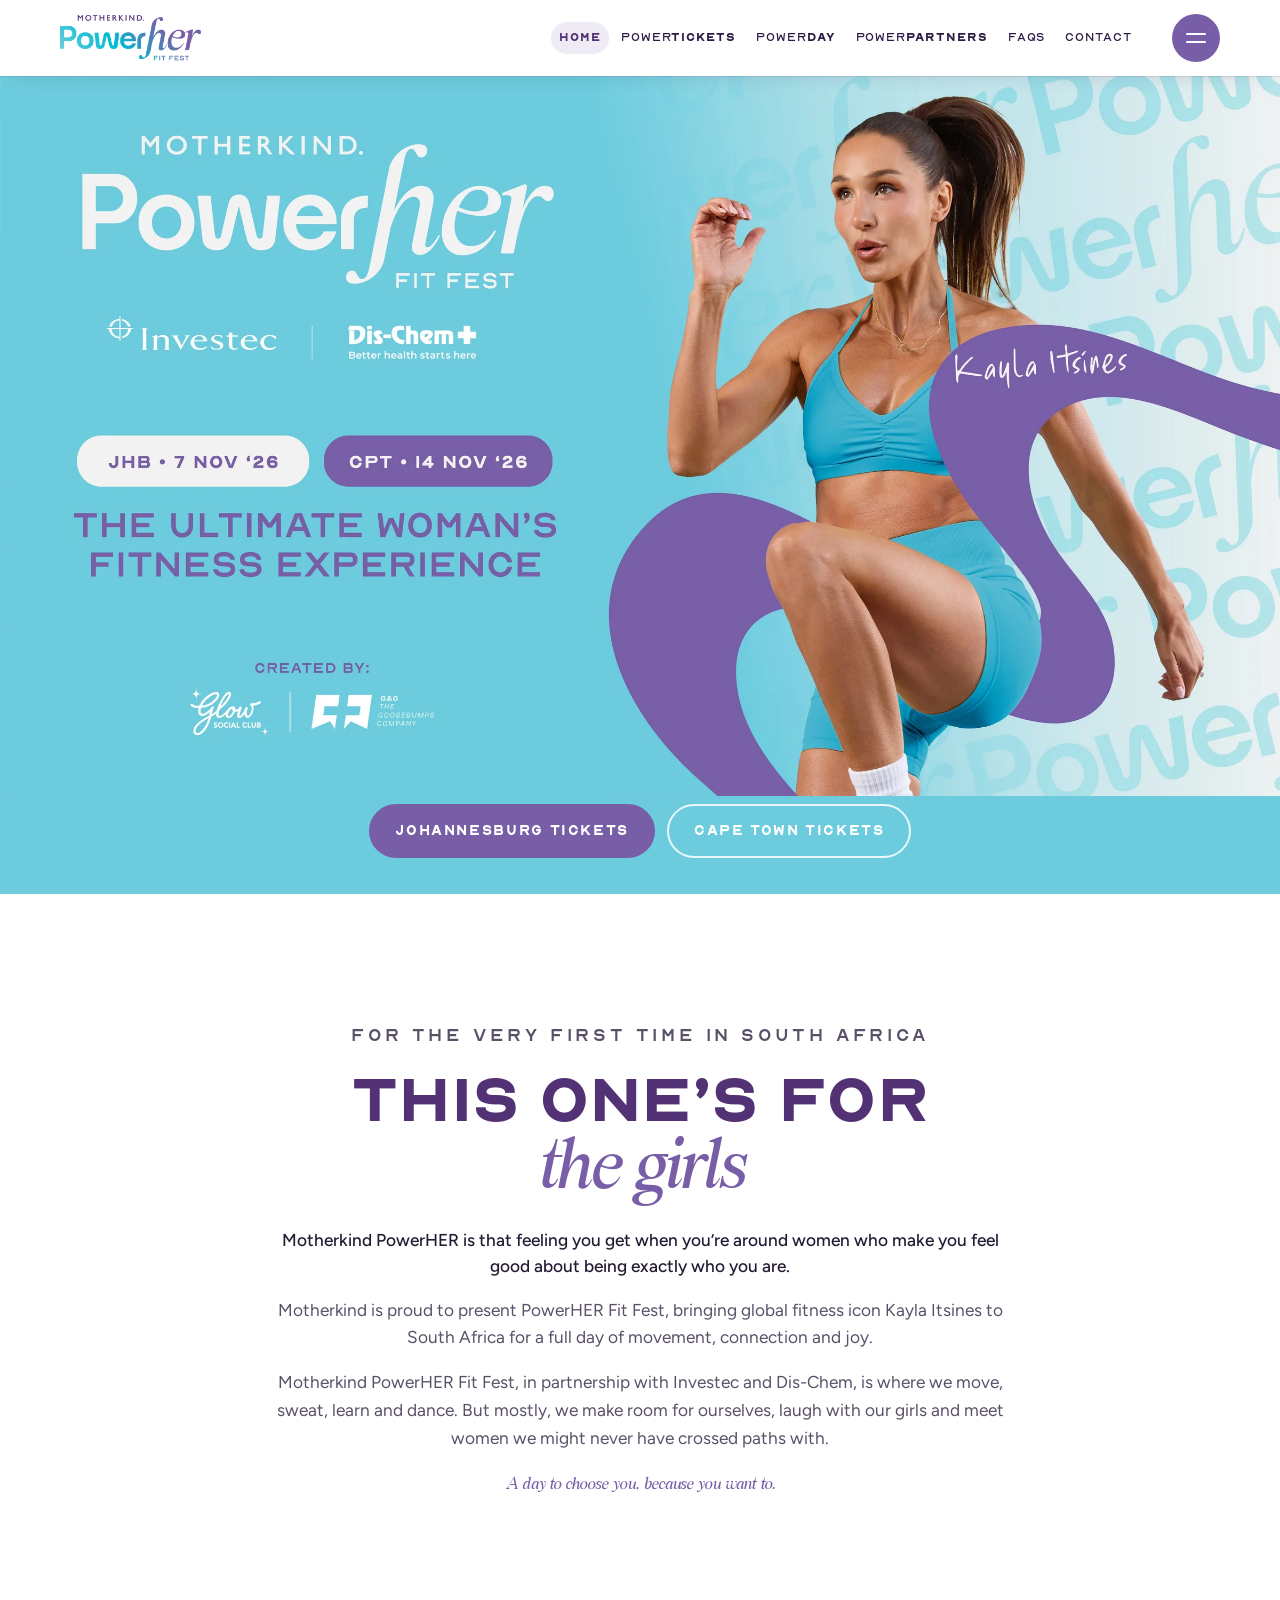
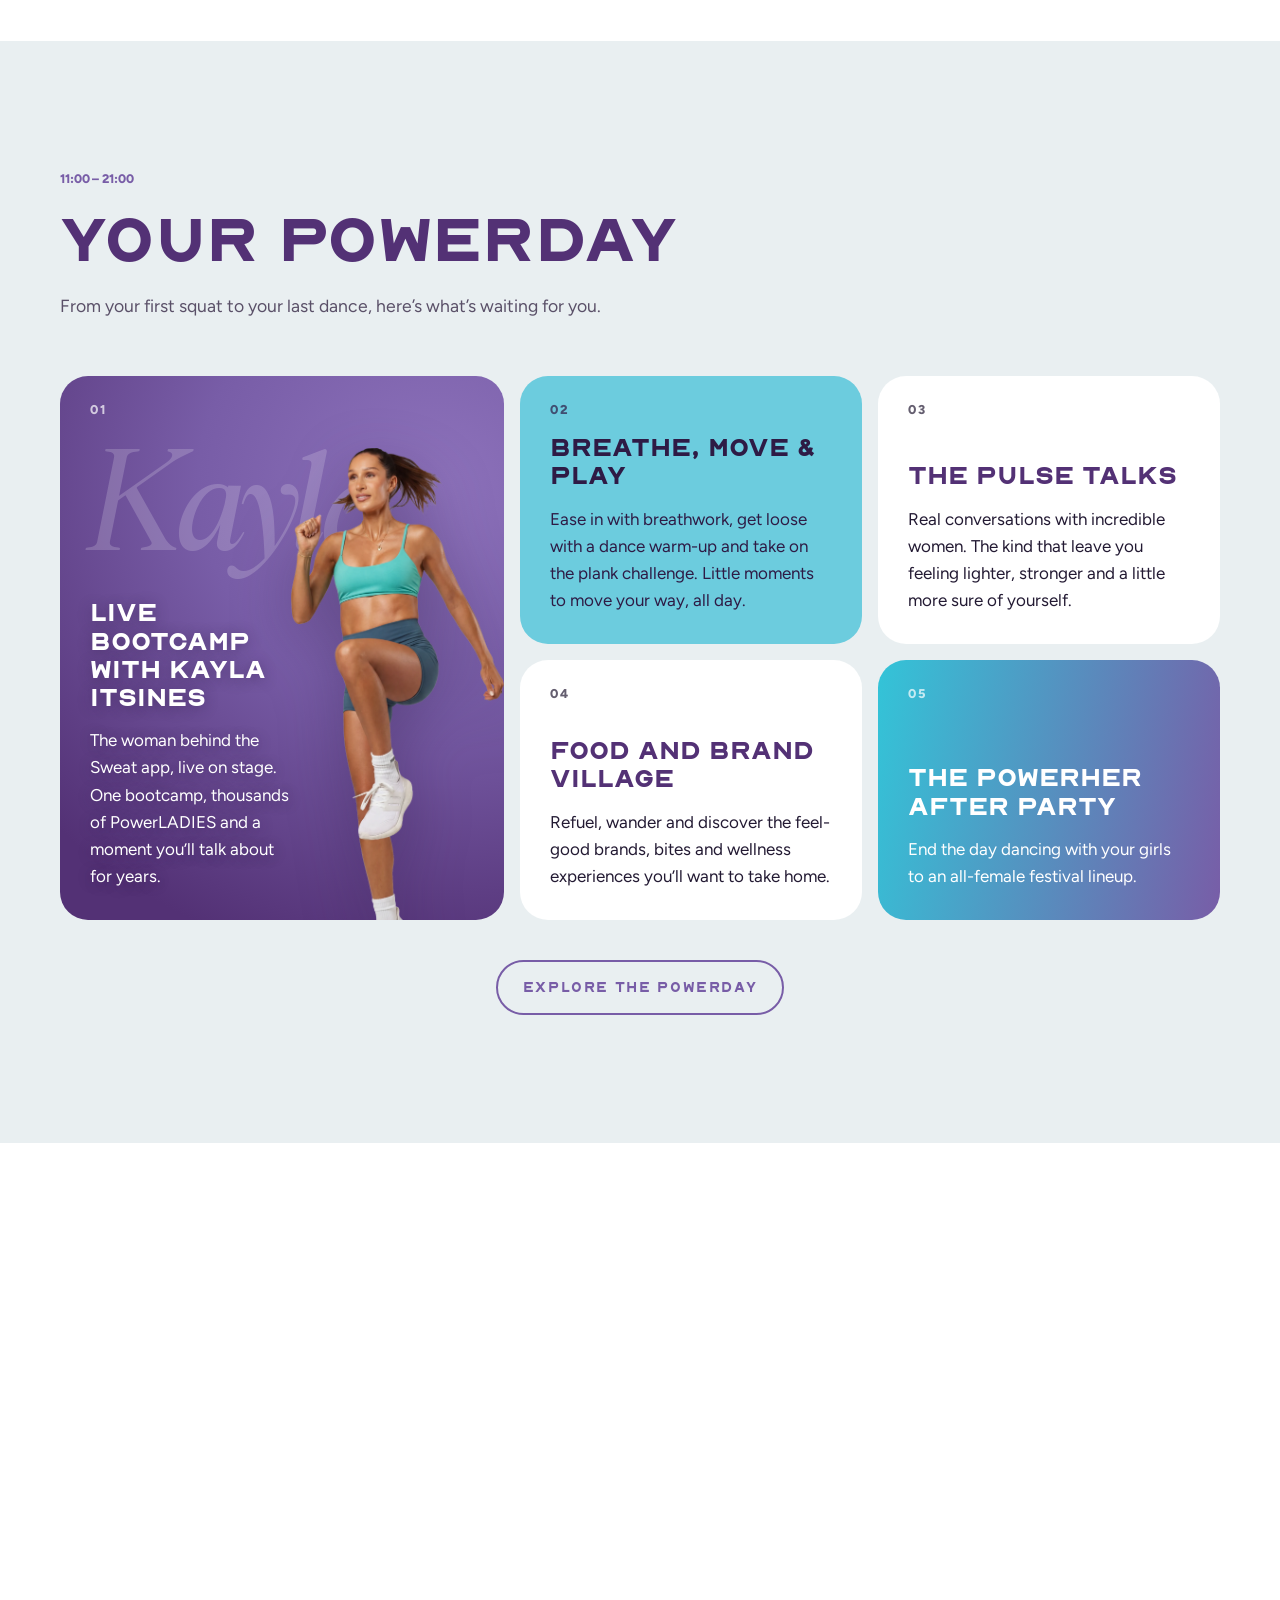
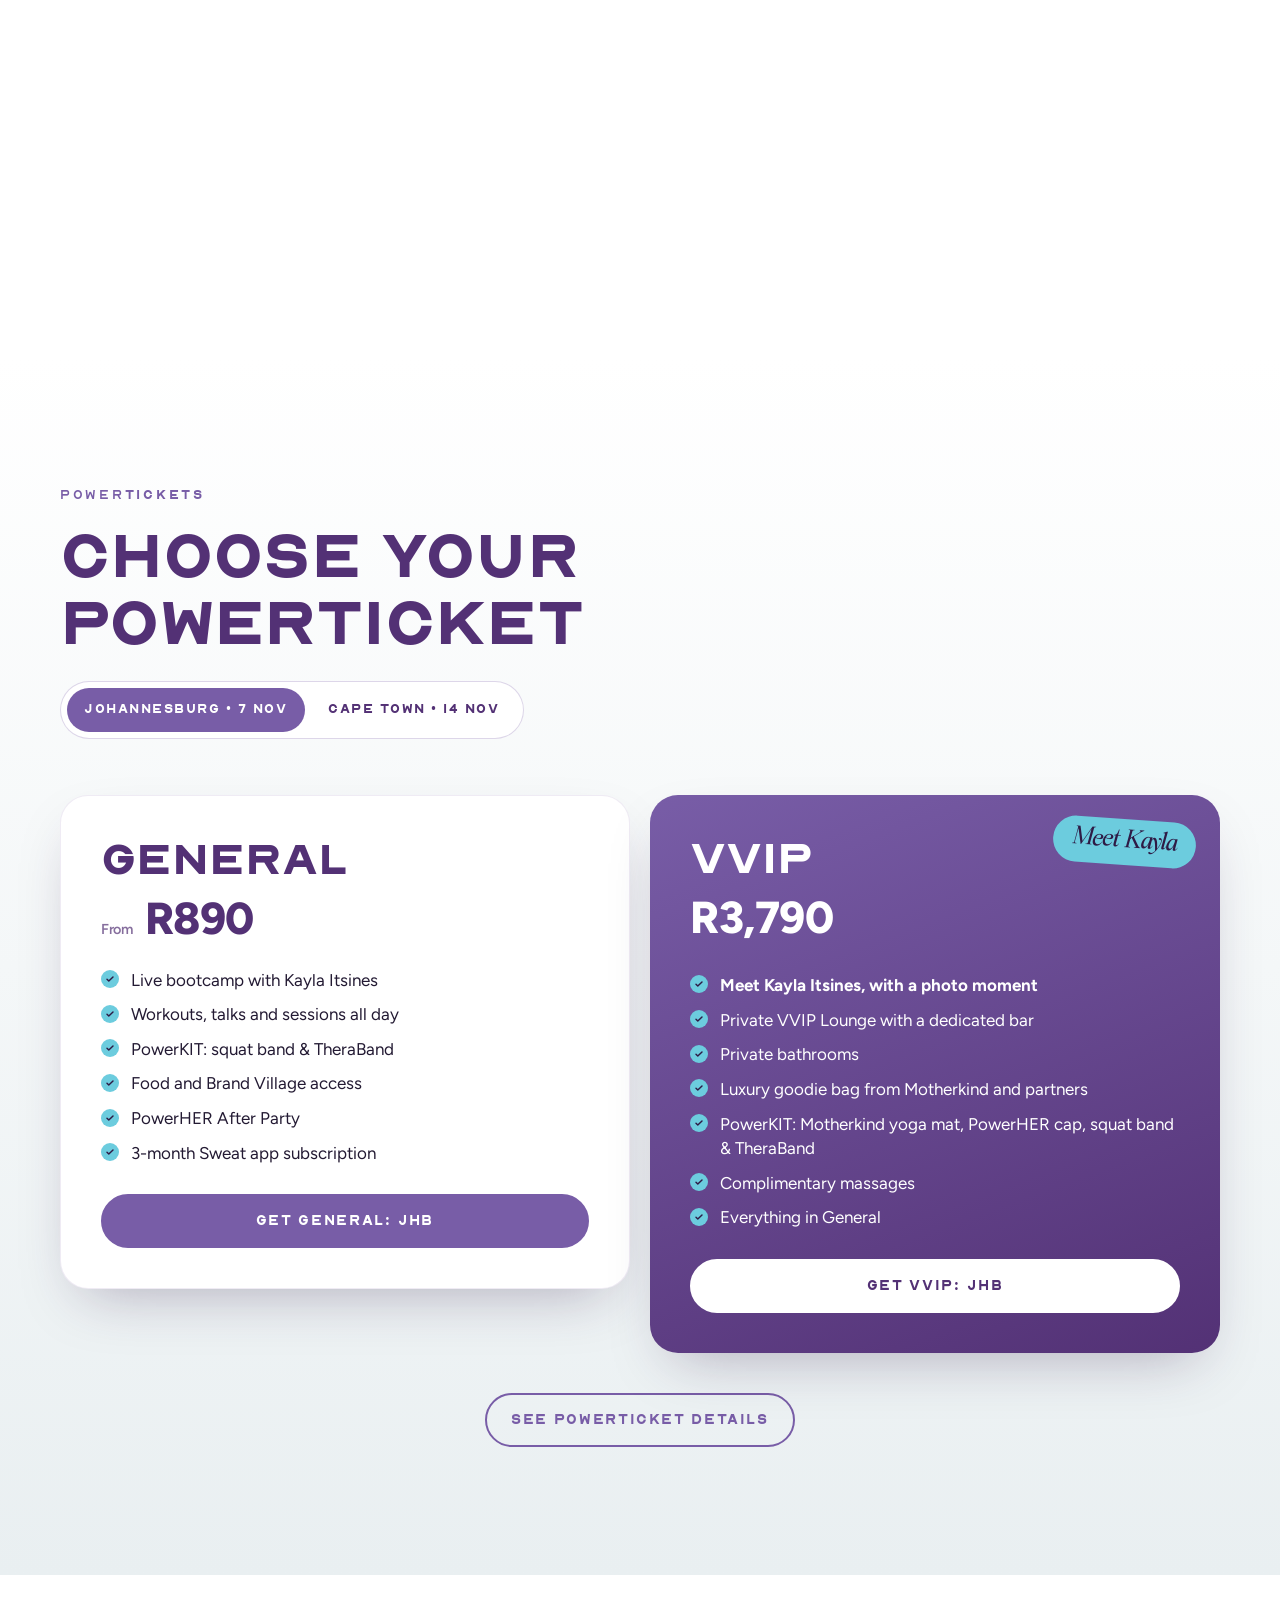
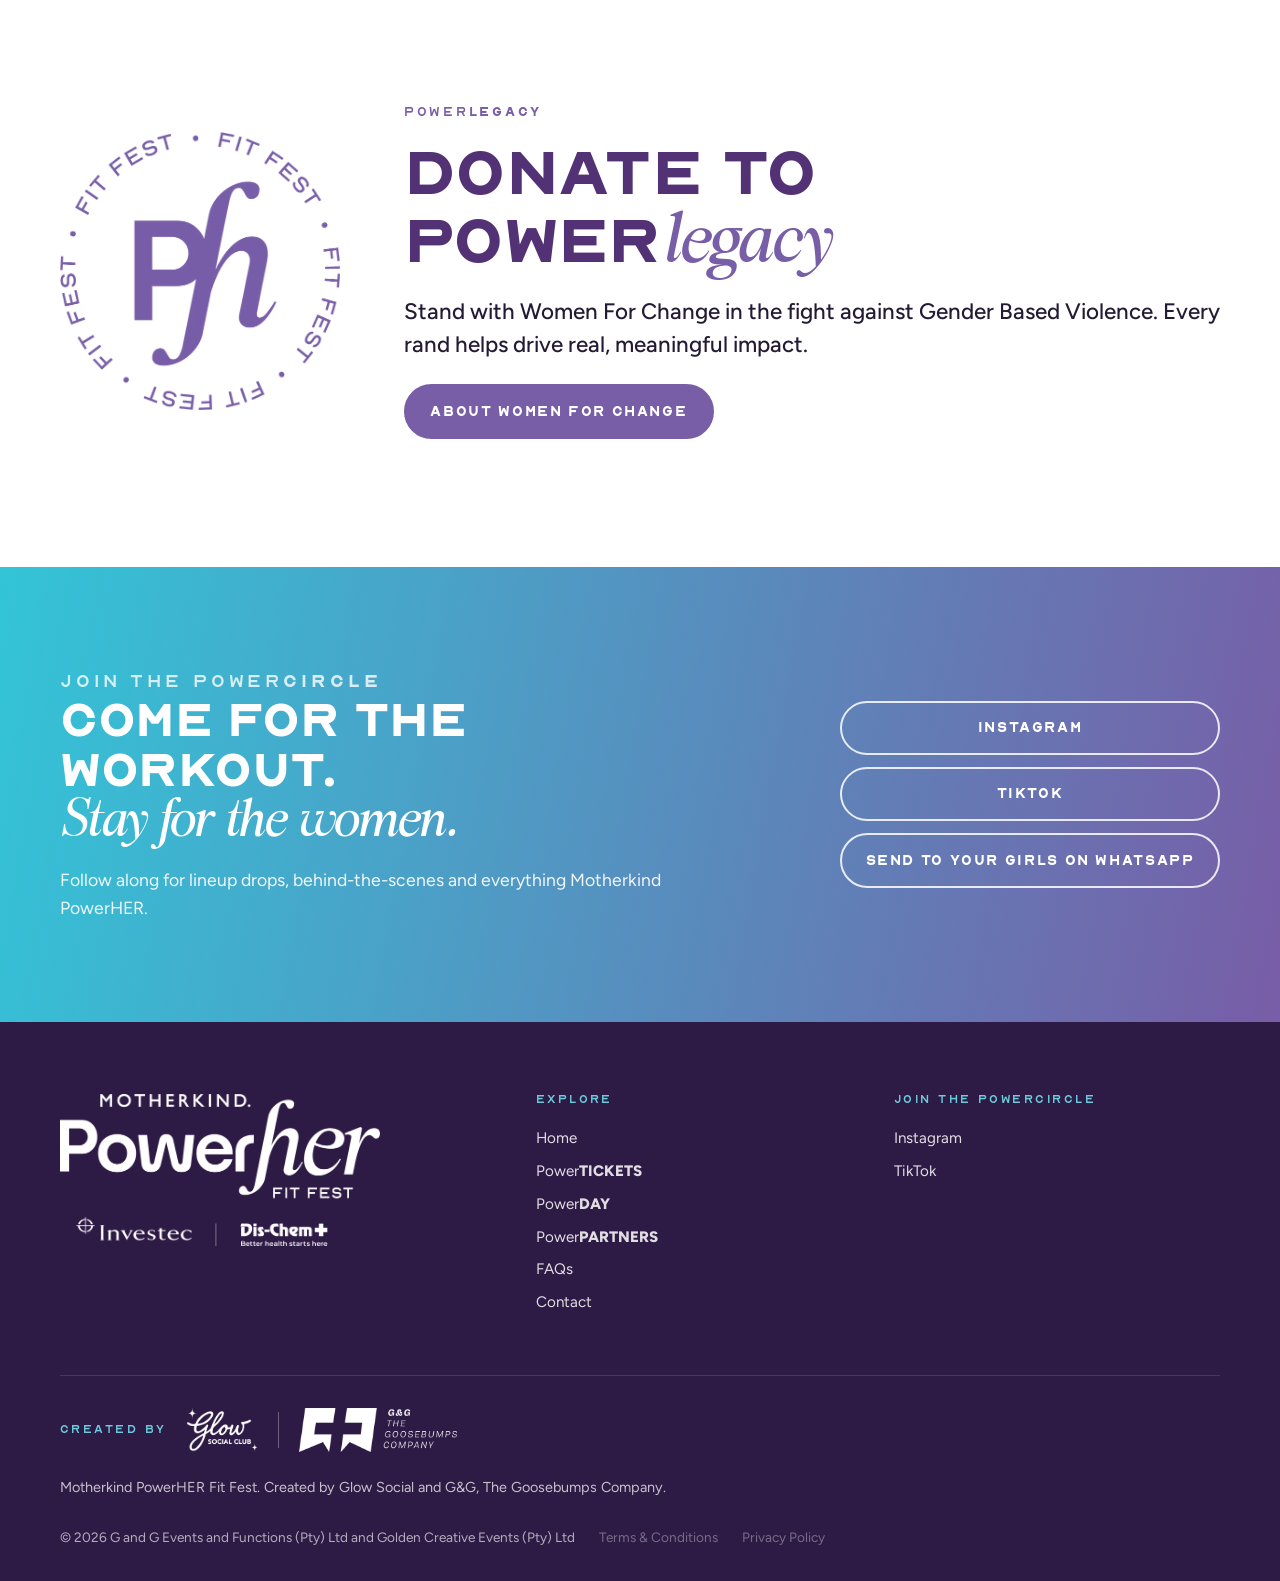
==== commit 7ad2a9ad: "Add files via upload" ====
--- a/index.html
+++ b/index.html
@@ -21,7 +21,7 @@
   <link rel="preconnect" href="https://fonts.googleapis.com">
   <link rel="preconnect" href="https://fonts.gstatic.com" crossorigin>
   <link href="https://fonts.googleapis.com/css2?family=Figtree:wght@400;500;600;700;800&display=swap" rel="stylesheet">
-  <link rel="stylesheet" href="css/styles.css?v=48">
+  <link rel="stylesheet" href="css/styles.css?v=63">
   <script type="application/ld+json">
   [{"@context":"https://schema.org","@type":"Event","name":"PowerHER Fit Fest Johannesburg","startDate":"2026-11-07T11:00:00+02:00","endDate":"2026-11-07T21:00:00+02:00","eventAttendanceMode":"https://schema.org/OfflineEventAttendanceMode","eventStatus":"https://schema.org/EventScheduled","location":{"@type":"Place","name":"The Chosen Convention & Expo Centre","address":"23 Summit Dr, Rispark, Johannesburg South, 2053"},"image":"https://powerherfitfest.com/assets/img/og-image.jpg","performer":{"@type":"Person","name":"Kayla Itsines"},"offers":{"@type":"Offer","url":"https://powerher.howler.co.za/events/powerher-fit-fest-jhb-7-nov-2026-5a9d","priceCurrency":"ZAR","price":"890"}},
    {"@context":"https://schema.org","@type":"Event","name":"PowerHER Fit Fest Cape Town","startDate":"2026-11-14T11:00:00+02:00","endDate":"2026-11-14T21:00:00+02:00","eventAttendanceMode":"https://schema.org/OfflineEventAttendanceMode","eventStatus":"https://schema.org/EventScheduled","location":{"@type":"Place","name":"Allée Bleue Wine Estate","address":"Cnr R45 & R310, Groot Drakenstein, Franschhoek, 7680"},"image":"https://powerherfitfest.com/assets/img/og-image.jpg","performer":{"@type":"Person","name":"Kayla Itsines"},"offers":{"@type":"Offer","url":"https://powerher.howler.co.za/events/powerher-fit-fest-cpt-14-nov-2026-fde2","priceCurrency":"ZAR","price":"890"}}]
@@ -146,6 +146,10 @@
         <div class="section-head reveal">
           <p class="eyebrow">Power<b>TICKETS</b></p>
           <h2 class="display">Choose your PowerTICKET</h2>
+          <div class="city-switch city-switch-dark" data-city-switch role="group" aria-label="Choose your city">
+            <button type="button" data-city="jhb" aria-pressed="true">Johannesburg • 7 Nov</button>
+            <button type="button" data-city="cpt" aria-pressed="false">Cape Town • 14 Nov</button>
+          </div>
         </div>
         <div class="ticket-grid">
           <article class="ticket reveal">
@@ -161,6 +165,7 @@
               <li>PowerHER After Party</li>
               <li>3-month Sweat app subscription</li>
             </ul>
+            <a class="btn btn-primary btn-block" data-ticket="active" href="#">Get General: <span data-city-text="short">JHB</span></a>
           </article>
 
           <article class="ticket ticket-vvip reveal">
@@ -178,6 +183,7 @@
               <li>Complimentary massages</li>
               <li>Everything in General</li>
             </ul>
+            <a class="btn btn-light btn-block" data-ticket="active" href="#">Get VVIP: <span data-city-text="short">JHB</span></a>
           </article>
         </div>
         <div class="center reveal"><a class="btn btn-ghost" href="tickets.html">See PowerTICKET details</a></div>
@@ -219,7 +225,7 @@
 
   <div data-ph="footer"></div>
 
-  <script src="js/config.js?v=48"></script>
-  <script src="js/layout.js?v=48"></script>
+  <script src="js/config.js?v=62"></script>
+  <script src="js/layout.js?v=62"></script>
 </body>
 </html>
--- a/css/styles.css
+++ b/css/styles.css
@@ -996,3 +996,250 @@
 .fc-pills-sm .fc-pill { font-size: .82rem; padding: 8px 14px; }
 @media (max-width: 600px) { .faces .city-switch-dark { flex-direction: row; flex-wrap: nowrap; width: 100%; } .faces .city-switch-dark button { flex: 1 1 50%; padding: 12px 8px; font-size: .7rem; letter-spacing: .06em; white-space: nowrap; } }
 .sched-row.is-act.is-main .sched-event { background: #fff; border-color: #fff; color: var(--purple-deep); font-weight: 800; }
+/* GLOWWA joins the affiliate tier (same turquoise as the other affiliates) */
+.pt-glowwa .ptile-front { background: linear-gradient(135deg, var(--aqua-deep) 0%, #2a9fbf 100%); }
+.pt-glowwa .ptile-back { background: #e8f7fa; color: var(--purple-ink); }
+.pt-glowwa .ptile-logo { max-height: 46px; }
+.pt-glowwa .ptile-logo-sm { max-height: 30px; }
+@media (min-width: 1040px) { .ptile-grid-3 { grid-template-columns: repeat(3, 1fr); } }
+/* Affiliate tiles: compact, consistent landscape shape (no stretching to fit the longest blurb) */
+.ptile-grid-3 .ptile { height: 300px; min-height: 0; }
+.ptile-grid-3 .ptile > div { padding: 28px 26px; gap: 22px; }
+.ptile-grid-3 .ptile-back { justify-content: flex-start; gap: 10px; padding-top: 58px !important; overflow-y: auto; overscroll-behavior: contain; scrollbar-width: thin; }
+.ptile-grid-3 .ptile-back p { font-size: .9rem; line-height: 1.5; }
+.ptile-grid-3 .ptile-line { font-size: 1.05rem !important; }
+.ptile-grid-3 .ptile-close { top: 10px; right: 10px; }
+@media (max-width: 1039px) { .ptile-grid-3 .ptile { height: 280px; } }
+/* open tile grows to fit its blurb; closed tiles keep the compact shape */
+.ptile-grid-3 { align-items: start; }
+.ptile-grid-3 .ptile.is-open { height: auto; min-height: 300px; }
+.ptile-grid-3 .ptile-back { overflow: visible; }
+/* Partner tiles: logo sits dead centre; Read more button anchored near the bottom */
+.ptile-front { position: relative; justify-content: center; }
+.ptile-front .ptile-btn { position: absolute; left: 50%; bottom: 26px; transform: translateX(-50%); white-space: nowrap; }
+.ptile-front .ptile-logo { margin-bottom: 0; }
+.ptile-front .ptile-wordmark { margin-bottom: 0; }
+.ptile-grid-3 .ptile-front { position: absolute; inset: 0; }
+.ptile-grid-3 .ptile { position: relative; }
+/* All partner tiles: compact closed shape; open tile grows to fit its blurb */
+.ptile-grid { align-items: start; }
+.ptile { position: relative; height: 280px; min-height: 0; }
+.ptile.is-open { height: auto; min-height: 280px; }
+.ptile-front { position: absolute; inset: 0; }
+.ptile-back { justify-content: flex-start; overflow: visible; }
+.ptile-grid-1 .ptile { height: 240px; }
+.ptile-grid-1 .ptile.is-open { height: auto; min-height: 240px; }
+.ptile-front .ptile-logo { max-height: 52px; }
+.ptile-front .ptile-logo.ptile-logo-tall { max-height: 74px; }
+@media (max-width: 600px) { .ptile { height: 240px; } .ptile.is-open { min-height: 240px; } }
+/* Hopnøsis joins the affiliates; four across on wide screens */
+.pt-hopnosis .ptile-front { background: linear-gradient(135deg, var(--aqua-deep) 0%, #2a9fbf 100%); }
+.pt-hopnosis .ptile-back { background: #e8f7fa; color: var(--purple-ink); }
+.pt-hopnosis .ptile-logo { max-height: 56px; }
+.pt-hopnosis .ptile-logo-sm { max-height: 40px; }
+@media (min-width: 760px) { .ptile-grid-4 { grid-template-columns: repeat(2, 1fr); } }
+@media (min-width: 1100px) { .ptile-grid-4 { grid-template-columns: repeat(4, 1fr); } .ptile-grid-4 .ptile-front .ptile-logo { max-width: 190px; } }
+
+/* ================= PowerPARTNERS v2: aligned logos + playful shapes ================= */
+/* Alignment: every logo sits in the same-height box, button right under it, group centred */
+.ptile-front { display: flex; flex-direction: column; align-items: center; justify-content: center; gap: 22px; }
+.ptile-front .ptile-btn { position: static; transform: none; }
+.ptile-front .ptile-logo { height: 58px; max-height: none; width: auto; max-width: 78%; object-fit: contain; }
+.ptile-front .ptile-logo.ptile-logo-tall { height: 70px; }
+.ptile { transition: border-radius .45s cubic-bezier(.2,.7,.2,1), box-shadow .3s, transform .3s; }
+.ptile:not(.is-open):hover { transform: translateY(-4px); }
+
+/* Presented by: a wide capsule */
+.ptile-grid-1 .ptile:not(.is-open) { border-radius: 999px; }
+.ptile-grid-1 .ptile.is-open { border-radius: 40px; }
+
+/* Title partners: arches */
+.ptile-grid-title .ptile:not(.is-open) { border-radius: 220px 220px 28px 28px; height: 320px; }
+.ptile-grid-title .ptile-front { padding-top: 60px; }
+
+/* Affiliates: circles that open into cards */
+.ptile-grid-4 .ptile:not(.is-open) { height: auto; aspect-ratio: 1; border-radius: 50%; max-width: 280px; width: 100%; justify-self: center; }
+.ptile-grid-4 .ptile.is-open { border-radius: 32px; }
+.ptile-grid-4 .ptile-front .ptile-logo { height: 44px; max-width: 64%; }
+.ptile-grid-4 .ptile-front { gap: 18px; }
+.ptile-grid-4 .ptile-front .ptile-btn { padding: 11px 20px; font-size: .74rem; }
+
+/* PowerCREATORS: soft organic blobs */
+.ptile-grid-creators .ptile:not(.is-open) { border-radius: 62% 38% 55% 45% / 48% 58% 42% 52%; height: 300px; }
+.ptile-grid-creators .ptile:nth-child(2):not(.is-open) { border-radius: 40% 60% 42% 58% / 56% 44% 58% 44%; }
+.ptile-grid-creators .ptile.is-open { border-radius: 36px; }
+
+/* decorative PowerHER shapes floating behind each tier */
+.partner-tier { position: relative; overflow: hidden; isolation: isolate; }
+.partner-tier::before, .partner-tier::after { content: ""; position: absolute; z-index: -1; border-radius: 50%; pointer-events: none; }
+.partner-tier::before { width: 340px; height: 340px; left: -120px; top: 40px; background: radial-gradient(circle, rgba(108,204,222,.35) 0%, rgba(108,204,222,0) 70%); }
+.partner-tier::after { width: 260px; height: 260px; right: -80px; bottom: -60px; border: 2px dashed rgba(120,93,167,.28); }
+.partner-tier:nth-of-type(odd)::before { left: auto; right: -120px; background: radial-gradient(circle, rgba(120,93,167,.25) 0%, rgba(120,93,167,0) 70%); }
+.partner-tier:nth-of-type(odd)::after { right: auto; left: -70px; border-color: rgba(51,196,216,.35); }
+
+@media (max-width: 600px) {
+  .ptile-grid-1 .ptile:not(.is-open) { border-radius: 120px; }
+  .ptile-grid-title .ptile:not(.is-open) { border-radius: 160px 160px 24px 24px; height: 280px; }
+  .ptile-grid-4 .ptile:not(.is-open) { max-width: 260px; }
+}
+.pt-motherkind .ptile-front .ptile-logo { height: 30px; } .pt-glow .ptile-front .ptile-logo { height: 66px; }
+@media (max-width: 759px) {
+  .ptile-grid-4 { grid-template-columns: 1fr 1fr; gap: 14px; }
+  .ptile-grid-4 .ptile:not(.is-open) { max-width: 170px; }
+  .ptile-grid-4 .ptile.is-open { grid-column: 1 / -1; }
+  .ptile-grid-4 .ptile-front .ptile-logo { height: 28px; max-width: 70%; }
+  .ptile-grid-4 .ptile-front { gap: 12px; }
+  .ptile-grid-4 .ptile-front .ptile-btn { padding: 8px 12px; font-size: .62rem; letter-spacing: .1em; }
+}
+/* PowerCREATORS: arches like the title partners */
+.ptile-grid-creators .ptile:not(.is-open), .ptile-grid-creators .ptile:nth-child(2):not(.is-open) { border-radius: 220px 220px 28px 28px; height: 320px; }
+.ptile-grid-creators .ptile-front { padding-top: 60px; }
+@media (max-width: 600px) { .ptile-grid-creators .ptile:not(.is-open), .ptile-grid-creators .ptile:nth-child(2):not(.is-open) { border-radius: 160px 160px 24px 24px; height: 280px; } }
+/* no colour blush in the section backgrounds */
+.partner-tier::before { content: none; }
+
+/* ================= PowerPARTNERS v3: full partner list ================= */
+/* Affiliates: centred wrap of circles (works for any number) */
+.ptile-grid-4 { display: flex !important; flex-wrap: wrap; justify-content: center; gap: 20px; }
+.ptile-grid-4 > .ptile { flex: 0 0 240px; }
+.ptile-grid-4 > .ptile.is-open { flex: 1 1 100%; max-width: 640px; }
+.ptile-grid-4 .ptile:not(.is-open) { max-width: 240px; }
+.pt-aff-static .ptile-front { background: linear-gradient(135deg, var(--aqua-deep) 0%, #2a9fbf 100%); color: #fff; }
+.ptile-static { cursor: default; }
+.ptile-static .lw-logo { height: 44px; width: auto; max-width: 64%; object-fit: contain; }
+@media (max-width: 759px) { .ptile-grid-4 > .ptile { flex: 0 0 calc(50% - 10px); } .ptile-grid-4 .ptile:not(.is-open) { max-width: none; } }
+
+/* Logo walls: Official (capsule), Trade (small arches), Exhibitors (pills) */
+.logo-wall { display: flex; flex-wrap: wrap; justify-content: center; gap: 18px; }
+.lw-tile { display: flex; align-items: center; justify-content: center; color: #fff; box-shadow: 0 20px 40px -24px rgba(46,27,69,.55); transition: transform .3s; }
+.lw-tile:hover { transform: translateY(-4px); }
+.lw-logo { width: auto; max-width: 72%; object-fit: contain; }
+.lw-name { font-family: "Outfit", "Figtree", sans-serif; font-weight: 800; text-transform: uppercase; letter-spacing: .04em; text-align: center; font-size: 1.05rem; line-height: 1.15; padding: 0 12px; }
+.lw-capsule { width: min(100%, 900px); height: 200px; border-radius: 999px; background: linear-gradient(120deg, var(--purple) 0%, var(--aqua-deep) 100%); }
+.lw-capsule .lw-logo { height: 92px; }
+.lw-arch { flex: 0 0 220px; height: 240px; border-radius: 120px 120px 22px 22px; background: linear-gradient(160deg, var(--purple) 0%, var(--purple-deep) 100%); padding-top: 30px; }
+.lw-arch .lw-logo { height: 46px; }
+.lw-pill { flex: 0 0 260px; height: 120px; border-radius: 999px; background: linear-gradient(120deg, var(--aqua-deep) 0%, var(--purple) 100%); }
+.lw-pill .lw-logo { height: 52px; }
+/* square-ish logos get more height */
+.lw-logo[src*="goldsgym"], .lw-logo[src*="bellelush"], .lw-logo[src*="mercedes"] { height: 78px !important; }
+.lw-arch .lw-logo[src*="potanical"] { height: 64px; }
+@media (max-width: 600px) {
+  .lw-capsule { height: 150px; } .lw-capsule .lw-logo { height: 64px; }
+  .lw-arch { flex-basis: calc(50% - 9px); height: 190px; border-radius: 100px 100px 18px 18px; } .lw-arch .lw-logo { height: 34px; }
+  .lw-pill { flex-basis: 100%; max-width: 320px; }
+  .lw-name { font-size: .9rem; }
+}
+.lw-arch .lw-logo { max-width: 84%; }
+.lw-arch .lw-logo[src*="sociallygathering"], .lw-arch .lw-logo[src*="dermalogica"], .lw-arch .lw-logo[src*="burnt"] { height: auto; width: 84%; }
+@media (max-width: 600px) { .lw-pill { flex-basis: calc(50% - 9px); max-width: none; height: 90px; } .lw-pill .lw-logo { height: 34px; } .lw-pill .lw-logo[src*="goldsgym"], .lw-pill .lw-logo[src*="bellelush"] { height: 60px !important; } }
+.ptile-static .lw-logo[src*="eucerin"] { height: 64px; }
+
+/* ================= PowerDAY v5: artwork-style schedule cards ================= */
+.pd2 { position: relative; overflow: hidden; isolation: isolate; background: linear-gradient(180deg, #e9f7fa 0%, #efeaf7 100%); }
+.pd2-swirl { position: absolute; inset: 0; z-index: -1; pointer-events: none; opacity: .55;
+  background:
+    radial-gradient(60% 40% at 10% 15%, rgba(51,196,216,.35), transparent 70%),
+    radial-gradient(50% 40% at 95% 90%, rgba(120,93,167,.35), transparent 70%); }
+.pd2-swirl::before { content: ""; position: absolute; left: -10%; right: -10%; top: 38%; height: 180px; border-radius: 50%; border-top: 26px solid rgba(108,204,222,.35); transform: rotate(-4deg); }
+.pd2 .section-head { text-align: center; margin-left: auto; margin-right: auto; }
+.pd2-intro { margin-top: 10px; }
+.pd2-grid { display: grid; gap: 34px; grid-template-columns: 1fr; align-items: start; }
+@media (min-width: 1100px) {
+  .pd2-grid { grid-template-columns: 1fr 1fr; }
+  .pd2-grid .pd2-card[hidden] { display: block !important; }
+  .pd2-switch { display: none !important; }
+}
+.pd2-card { position: relative; border-radius: 40px; padding: 14px; box-shadow: 0 40px 80px -40px rgba(46,27,69,.55); border: 2px solid rgba(255,255,255,.55); }
+.pd2-jhb { background: linear-gradient(180deg, #7fd3e3 0%, #5ec6db 100%); --pill: var(--purple-deep); --pill-alt: #fff; --pill-alt-ink: var(--purple-deep); --line: rgba(255,255,255,.75); --time-bg: var(--purple-deep); --time-ink: #fff; }
+.pd2-cpt { background: linear-gradient(180deg, #8a73bd 0%, #6c56a6 100%); --pill: var(--purple-deep); --pill-alt: var(--aqua); --pill-alt-ink: #fff; --line: rgba(255,255,255,.6); --time-bg: var(--purple-deep); --time-ink: #fff; }
+.pd2-head { position: relative; overflow: hidden; border-radius: 30px; padding: 28px 28px 26px; min-height: 300px; color: #fff; background: linear-gradient(115deg, var(--purple) 0%, #6a54a3 45%, #4ab9d4 130%); isolation: isolate; }
+.pd2-cpt .pd2-head { background: linear-gradient(115deg, #5c3f8f 0%, var(--purple) 55%, #48b8d3 140%); }
+.pd2-kayla { position: absolute; z-index: -1; right: -2%; bottom: -40%; height: 150%; width: auto; max-width: 58%; object-fit: contain; object-position: top; filter: drop-shadow(0 20px 30px rgba(46,27,69,.35)); }
+.pd2-cpt .pd2-kayla { bottom: -55%; height: 160%; }
+.pd2-head::after { content: ""; position: absolute; z-index: -1; inset: 0; background: linear-gradient(90deg, rgba(83,49,117,.55) 0%, rgba(83,49,117,0) 60%); }
+.pd2-title { display: inline-block; margin: 14px 0 8px; padding: 16px 26px; border-radius: 26px; font-family: "Outfit", "Figtree", sans-serif; font-weight: 800; text-transform: uppercase; font-size: clamp(1.4rem, 2.4vw, 1.9rem); line-height: 1.05; color: #fff; background: rgba(255,255,255,.18); border: 1.5px solid rgba(255,255,255,.5); backdrop-filter: blur(6px); -webkit-backdrop-filter: blur(6px); }
+.pd2-jhb .pd2-title { background: rgba(108,204,222,.55); }
+.pd2-date { font-family: var(--f-script); font-size: clamp(1.25rem, 2vw, 1.55rem); margin: 6px 0 10px; }
+.pd2-venue { font-size: .88rem; max-width: 62%; margin-bottom: 14px; }
+.pd2-venue .venue-mark { height: 40px; }
+.pd2-ctas { display: flex; flex-wrap: wrap; align-items: center; gap: 16px; }
+.pd2-ctas .link-arrow { color: #fff; }
+/* timeline */
+.pd2-list { list-style: none; margin: 18px 6px 6px; padding: 0; display: grid; gap: 9px; }
+.pd2-row { display: grid; grid-template-columns: auto 1fr auto; align-items: center; min-height: 36px; }
+.pd2-time { font-family: "Outfit", "Figtree", sans-serif; font-weight: 600; font-size: .9rem; color: var(--time-ink); background: var(--time-bg); border: 1.5px solid rgba(255,255,255,.55); border-radius: 999px; padding: 6px 14px; min-width: 70px; text-align: center; white-space: nowrap; }
+.pd2-row.is-cont .pd2-time { visibility: hidden; }
+.pd2-line { height: 1.5px; background: var(--line); margin: 0 8px; min-width: 16px; }
+.pd2-ev { justify-self: end; text-align: right; font-family: "Outfit", "Figtree", sans-serif; font-weight: 600; text-transform: uppercase; font-size: .86rem; letter-spacing: .02em; line-height: 1.3; color: #fff; background: var(--pill); border: 1.5px solid rgba(255,255,255,.55); border-radius: 22px; padding: 7px 16px; max-width: 100%; }
+.pd2-ev b { font-weight: 800; }
+.pd2-ft { font-weight: 500; opacity: .85; }
+.pd2-row.is-alt .pd2-ev { background: var(--pill-alt); color: var(--pill-alt-ink); }
+.pd2-row.is-key .pd2-ev { background: #fff; color: var(--purple-deep); font-weight: 800; box-shadow: 0 10px 24px -12px rgba(46,27,69,.7); }
+.pd2-row.is-party .pd2-ev { background: #fff; color: var(--purple-deep); border-radius: 26px; padding: 10px 18px; }
+.pd2-row.is-party .pd2-ev a { color: inherit; font-weight: 800; text-decoration: underline; text-decoration-color: var(--aqua-deep); text-underline-offset: 3px; }
+.pd2-cpt .pd2-row.is-party .pd2-ev { background: var(--aqua); color: #fff; }
+.pd2-row.is-start { position: relative; }
+.pd2-row.is-start::after { content: ""; position: absolute; left: 34px; top: 100%; width: 1.5px; height: 46px; background: var(--line); }
+@media (max-width: 600px) {
+  .pd2-card { border-radius: 30px; padding: 10px; }
+  .pd2-head { padding: 22px 20px; min-height: 260px; border-radius: 24px; }
+  .pd2-kayla { max-width: 52%; right: -6%; }
+  .pd2-venue { max-width: 70%; font-size: .8rem; }
+  .pd2-list { margin: 14px 2px 4px; gap: 8px; }
+  .pd2-row { grid-template-columns: 58px 1fr; }
+  .pd2-line { display: none; }
+  .pd2-time { min-width: 0; padding: 5px 8px; font-size: .78rem; }
+  .pd2-row.is-party .pd2-time { font-size: .66rem; white-space: normal; line-height: 1.2; }
+  .pd2-ev { justify-self: stretch; text-align: left; font-size: .76rem; margin-left: 8px; padding: 7px 12px; }
+  .pd2-row.is-start::after { display: none; }
+  .pd2-switch { display: flex; flex-wrap: nowrap; width: 100%; }
+  .pd2-switch button { flex: 1 1 50%; padding: 12px 8px; font-size: .7rem; letter-spacing: .06em; white-space: nowrap; }
+}
+.pd2-head .sched-count { display: inline-block; }
+.pd2-title { display: table; }
+
+/* ================= PowerDAY v6: official schedule artwork split per city ================= */
+.pdx { background: linear-gradient(180deg, #fff 0%, #eef6f9 100%); }
+.pdx .section-head { text-align: center; margin-left: auto; margin-right: auto; }
+.pdx-grid { display: grid; gap: 48px 36px; grid-template-columns: 1fr; max-width: 1180px; margin: 0 auto; }
+@media (min-width: 960px) { .pdx-grid { grid-template-columns: 1fr 1fr; } }
+.pdx-col { display: flex; flex-direction: column; }
+.pdx-head { text-align: center; padding: 0 8px 22px; display: flex; flex-direction: column; align-items: center; }
+.pdx-head .sched-count { margin-bottom: 10px; }
+.pdx-city { margin: 0; font-family: var(--f-head); font-weight: 700; text-transform: uppercase; color: var(--purple-deep); font-size: clamp(1.9rem, 3.6vw, 2.6rem); letter-spacing: -.01em; line-height: 1; }
+.pdx-date { margin: 4px 0 14px; font-family: var(--f-script); color: var(--purple); font-size: clamp(1.3rem, 2.2vw, 1.6rem); }
+.pdx-venue { display: flex; align-items: center; gap: 14px; text-align: left; font-size: .92rem; color: var(--ink-soft); margin-bottom: 16px; }
+.pdx-venue strong { color: var(--purple-ink); }
+.pdx-venue-logo { height: 56px; width: auto; padding-right: 14px; border-right: 1px solid rgba(120,93,167,.3); }
+.pdx-ctas { display: flex; flex-wrap: wrap; justify-content: center; align-items: center; gap: 18px; }
+.pdx-art { display: block; width: 100%; height: auto; border-radius: 28px; box-shadow: 0 40px 80px -40px rgba(46,27,69,.6); }
+@media (min-width: 960px) { .pdx-head { min-height: 250px; justify-content: flex-end; } }
+@media (max-width: 600px) { .pdx-art { border-radius: 18px; } .pdx-venue { font-size: .84rem; } .pdx-venue-logo { height: 46px; } }
+.pdx-zoom { display: block; }
+.pdx-hint { display: none; text-align: center; font-size: .82rem; color: var(--ink-soft); margin: 10px 0 0; }
+@media (max-width: 760px) { .pdx-hint { display: block; } }
+/* PowerDAY v6.1: each city in its own panel; bigger; countdown on the panel edge; CTAs under the artwork */
+.pdx > .wrap { max-width: 1480px; }
+.pdx-grid { max-width: none; gap: 56px 32px; }
+.pdx-col { position: relative; background: #fff; border-radius: 40px; padding: 46px 28px 32px; box-shadow: 0 40px 80px -46px rgba(46,27,69,.55); border: 1px solid rgba(120,93,167,.14); }
+.pdx-col:nth-child(1) { border-top: 8px solid var(--aqua-deep); }
+.pdx-col:nth-child(2) { border-top: 8px solid var(--purple); }
+.pdx-count { position: absolute; top: -20px; left: 50%; transform: translateX(-50%); z-index: 2; }
+.pdx-count .sched-count { display: inline-block; margin: 0; padding: 9px 20px; font-size: .78rem; background: var(--purple-deep); color: #fff; box-shadow: 0 10px 24px -10px rgba(46,27,69,.7); white-space: nowrap; }
+.pdx-col:nth-child(1) .pdx-count .sched-count { background: var(--aqua-deep); }
+.pdx-head { min-height: 0 !important; padding: 0 0 24px; margin-bottom: 24px; border-bottom: 1px solid rgba(120,93,167,.16); }
+.pdx-venue { margin-bottom: 0; }
+.pdx-art { border-radius: 26px; box-shadow: 0 24px 50px -30px rgba(46,27,69,.55); }
+.pdx-ctas { margin-top: 24px; }
+@media (max-width: 600px) { .pdx-col { padding: 40px 14px 24px; border-radius: 28px; } .pdx-art { border-radius: 16px; } }
+/* v6.2: directions beside the venue; brand-name placeholders where a logo is still to come */
+.pdx-dir { display: inline-block; margin-top: 4px; font-weight: 800; font-size: .78rem; letter-spacing: .08em; text-transform: uppercase; color: var(--purple); text-decoration: none; border-bottom: 2px solid var(--aqua-deep); }
+.pdx-dir::after { content: " \2192"; }
+.pdx-dir:hover { color: var(--purple-deep); }
+.pdx-venue-logo { height: 64px; }
+.lw-name { font-family: var(--f-head); font-weight: 700; text-transform: uppercase; letter-spacing: .06em; color: #fff; text-align: center; line-height: 1.1; font-size: 1.15rem; max-width: 84%; }
+.ptile-static .lw-name { font-size: 1.2rem; }
+@media (max-width: 600px) { .lw-name { font-size: .92rem; } }
+.lw-num { font-family: var(--f-body); font-weight: 800; letter-spacing: .04em; }
+@media (max-width: 600px) { .ptile-static .lw-name { font-size: 1rem; } .pdx-venue-logo { height: 50px; } }
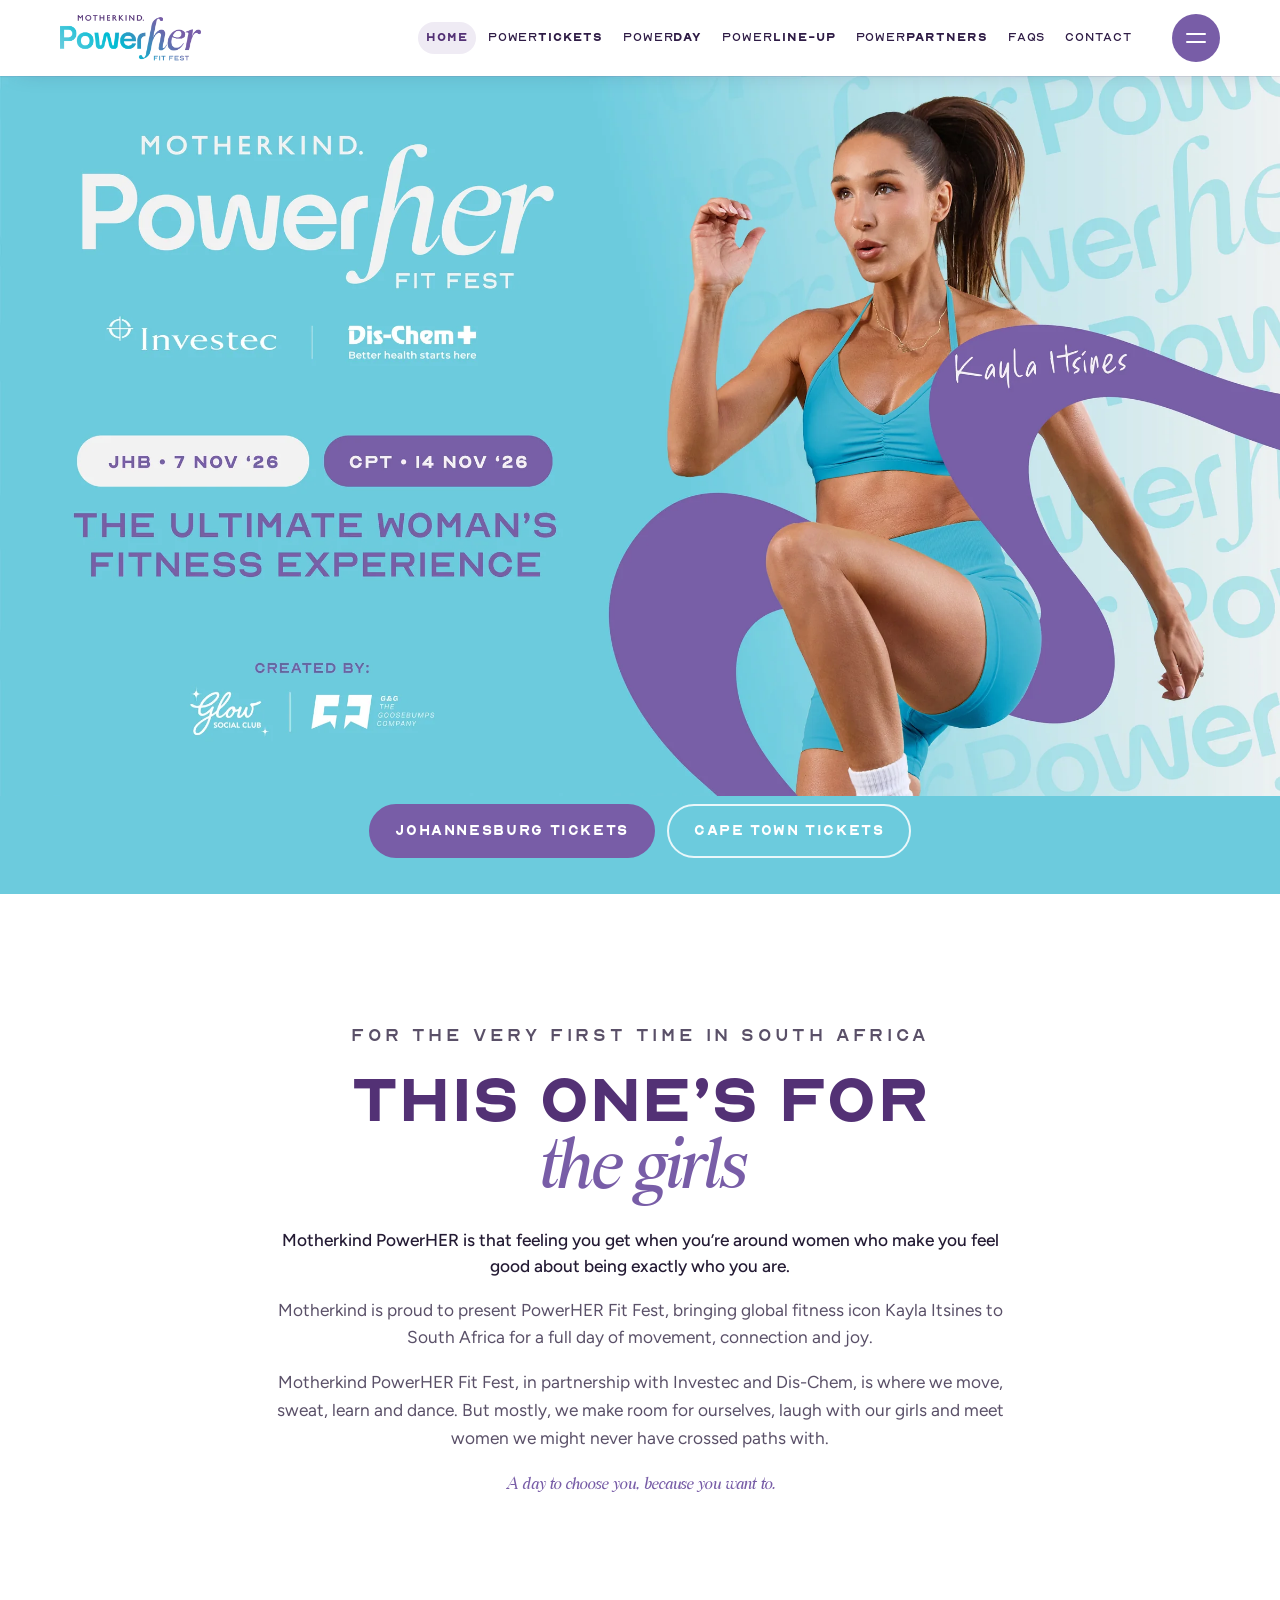
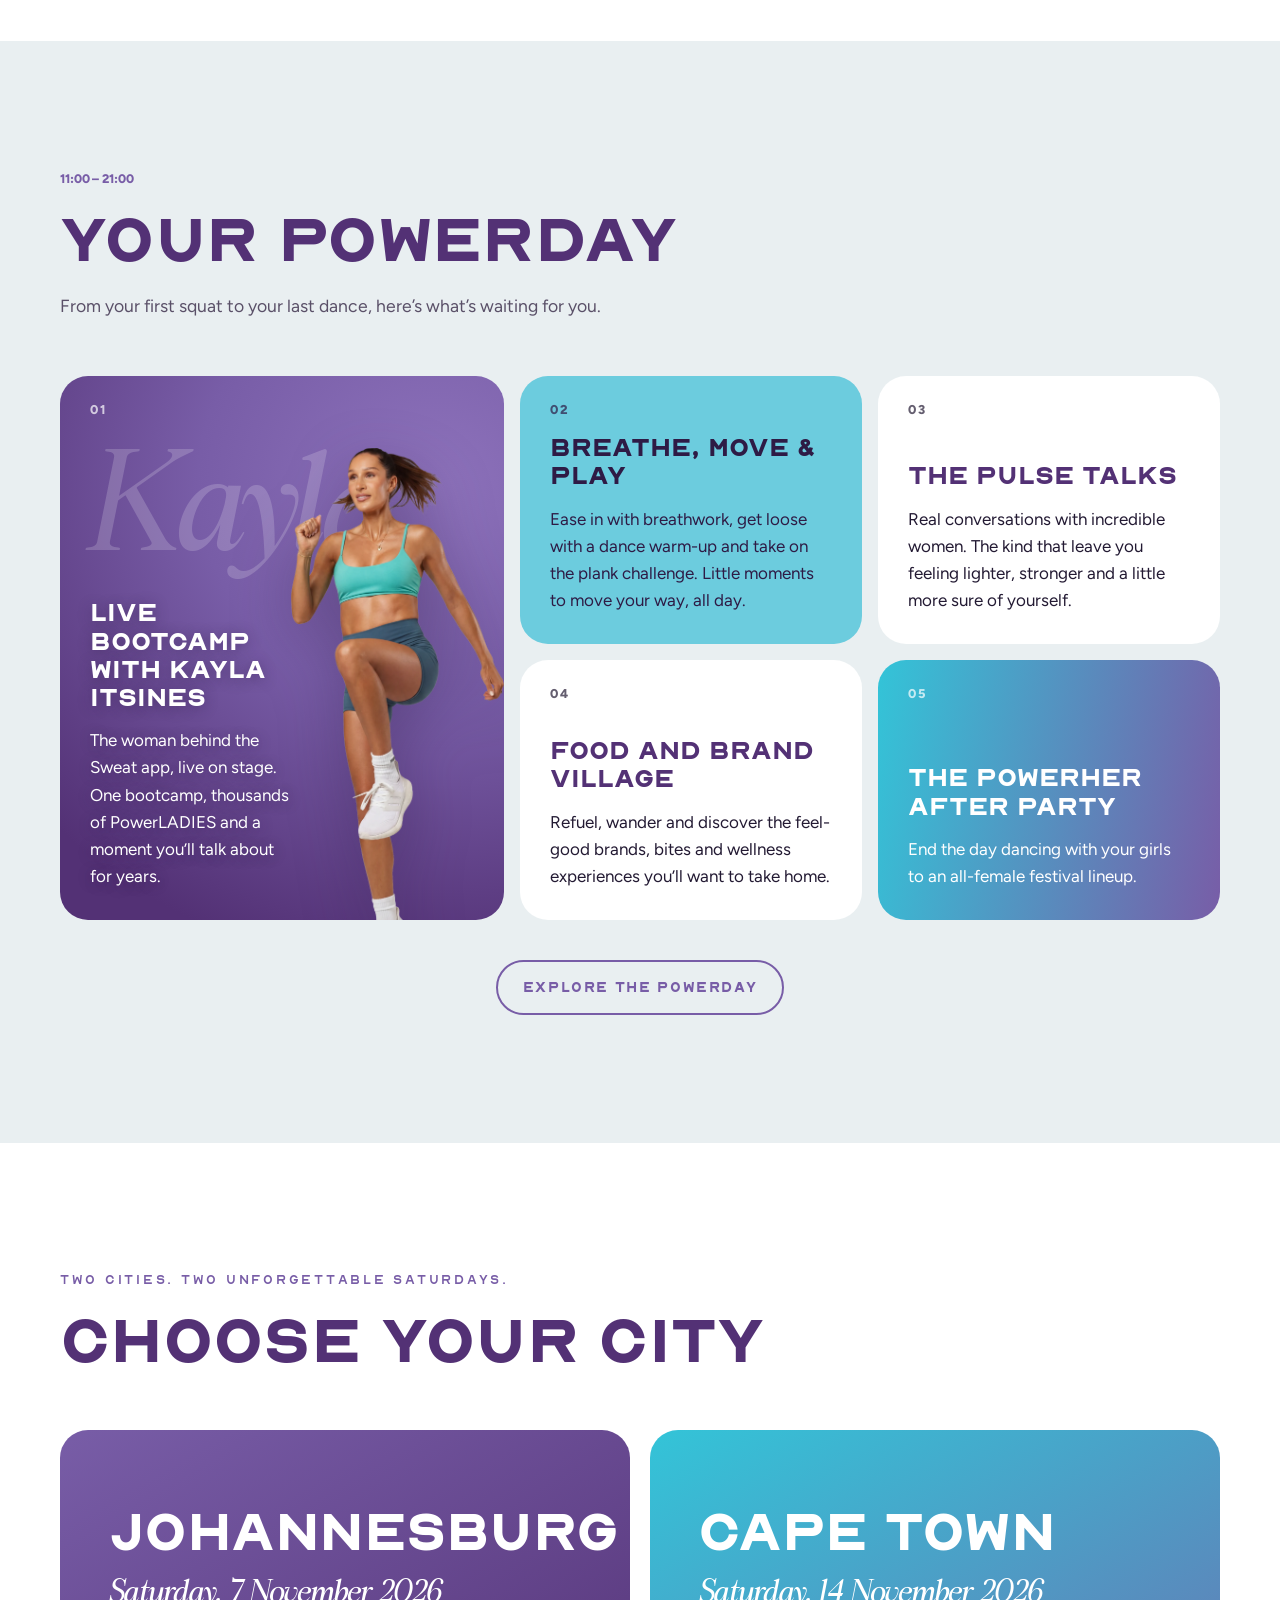
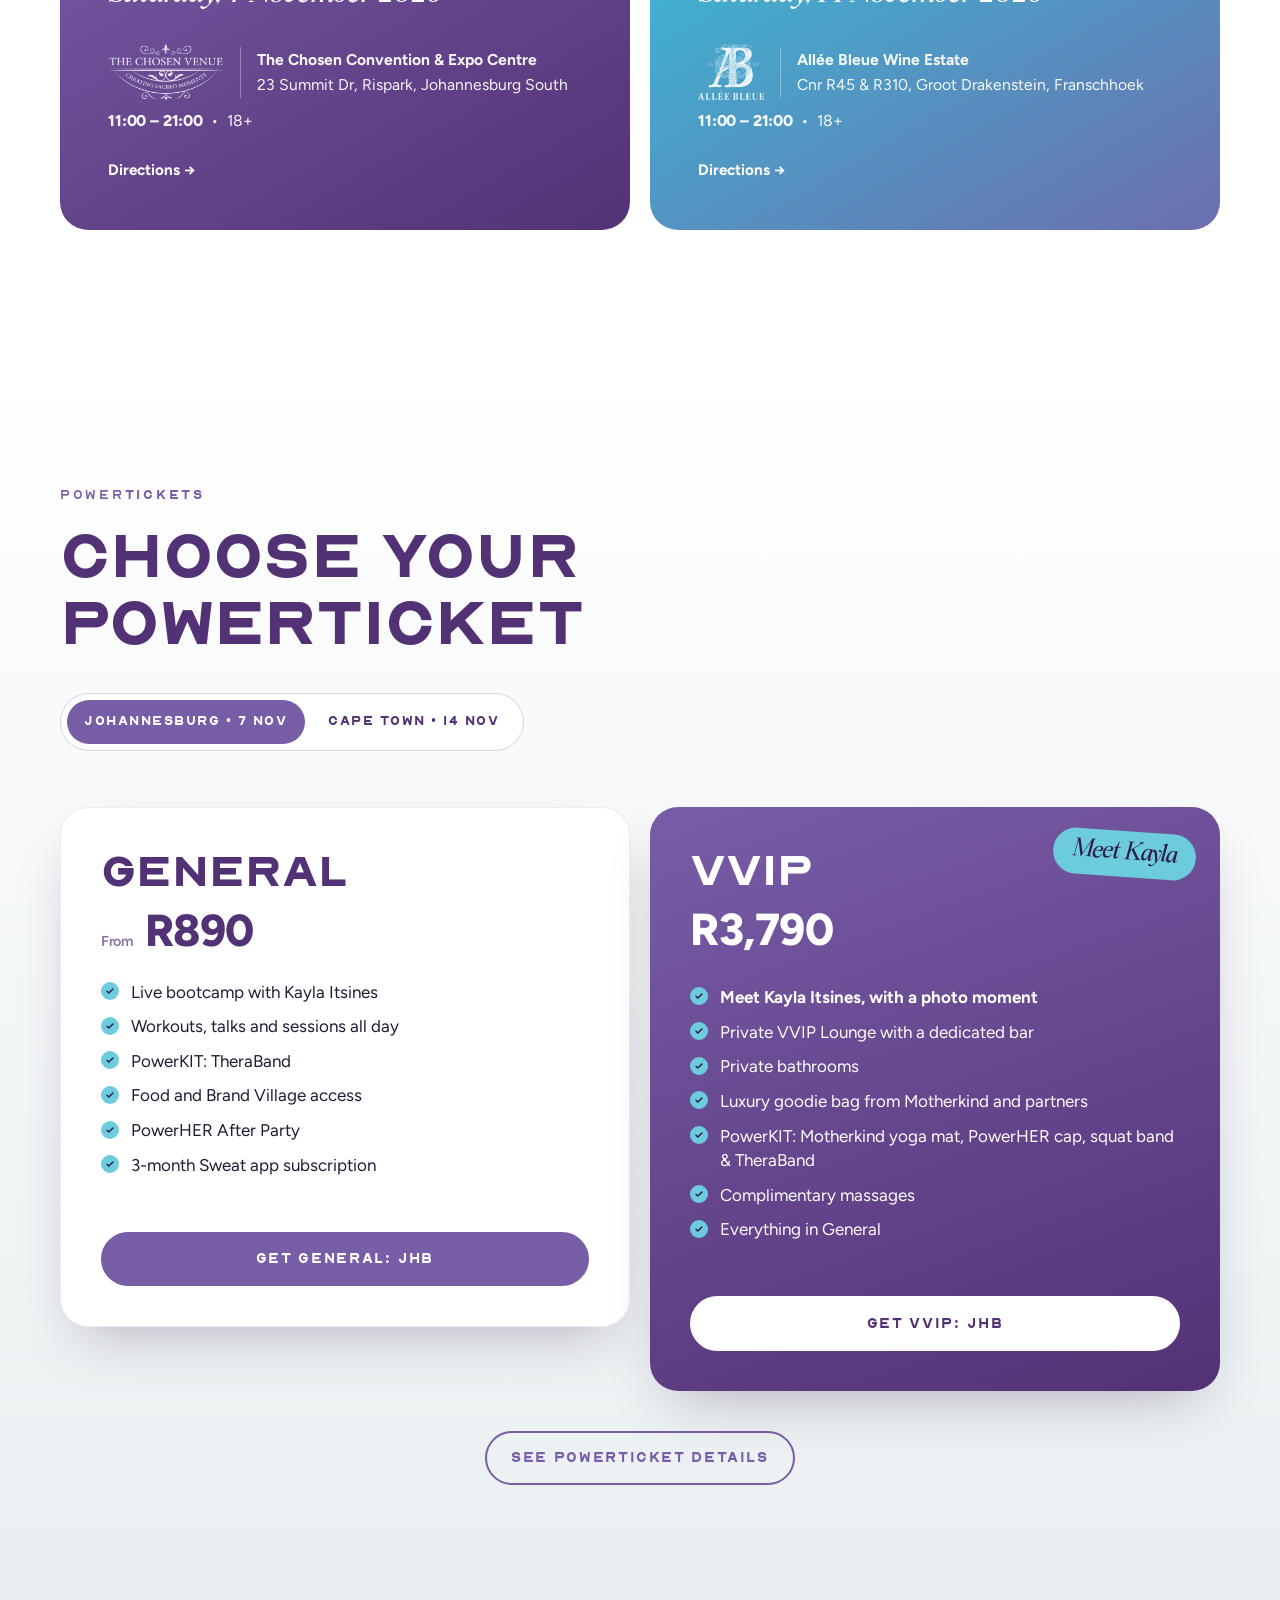
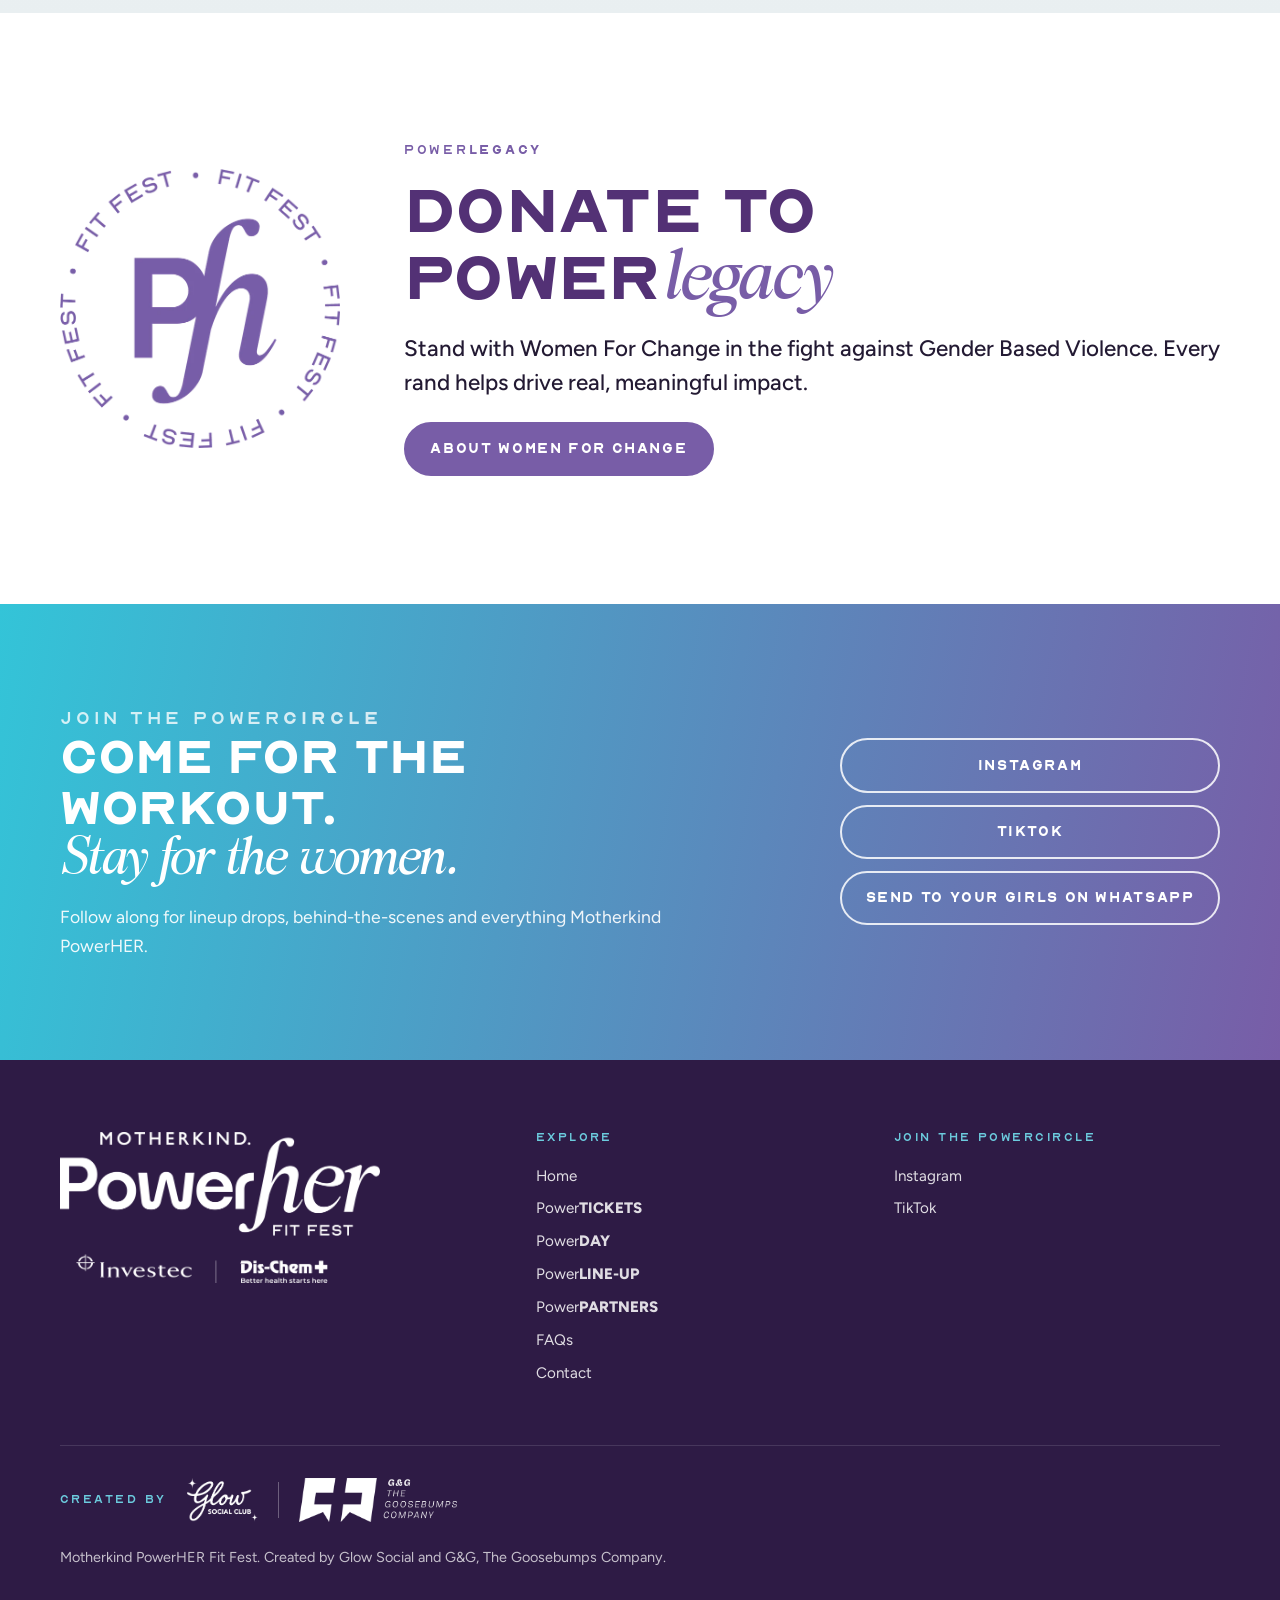
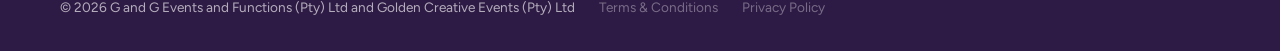
==== commit cf173798: "Add files via upload" ====
--- a/index.html
+++ b/index.html
@@ -160,7 +160,7 @@
             <ul class="ticks">
               <li>Live bootcamp with Kayla Itsines</li>
               <li>Workouts, talks and sessions all day</li>
-              <li>PowerKIT: squat band &amp; TheraBand</li>
+              <li>PowerKIT: TheraBand</li>
               <li>Food and Brand Village access</li>
               <li>PowerHER After Party</li>
               <li>3-month Sweat app subscription</li>
--- a/css/styles.css
+++ b/css/styles.css
@@ -1243,3 +1243,62 @@
 @media (max-width: 600px) { .lw-name { font-size: .92rem; } }
 .lw-num { font-family: var(--f-body); font-weight: 800; letter-spacing: .04em; }
 @media (max-width: 600px) { .ptile-static .lw-name { font-size: 1rem; } .pdx-venue-logo { height: 50px; } }
+/* v6.3: Home ticket buttons + PowerPERKS heading on the tickets page */
+.tickets-teaser .city-switch { margin-top: 18px; }
+.tickets-teaser .ticket .btn-block { margin-top: 1.6rem; }
+.perks-head { padding: clamp(56px, 7vw, 88px) 0 clamp(28px, 4vw, 44px); background: var(--mist); }
+.perks-head .display b { font-weight: inherit; color: var(--purple); }
+.perks-intro { max-width: 46ch; margin: 14px 0 0; color: var(--ink-soft); font-size: 1.05rem; }
+/* v6.4: PowerPERKS as one section, two colour tiles side by side */
+.perks { background: linear-gradient(180deg, var(--mist) 0%, #fff 100%); }
+.perks .section-head { margin-bottom: clamp(28px, 4vw, 44px); }
+.perks .display b { font-weight: inherit; color: var(--purple); }
+.perks .perks-intro { max-width: 46ch; margin: 14px auto 0; color: var(--ink-soft); font-size: 1.05rem; }
+.perk-grid { display: grid; gap: 24px; grid-template-columns: 1fr; max-width: 1180px; margin: 0 auto; }
+@media (min-width: 900px) { .perk-grid { grid-template-columns: 1fr 1fr; } }
+.perk-tile { position: relative; overflow: hidden; display: flex; flex-direction: column; color: #fff; border-radius: 36px; padding: clamp(28px, 3.4vw, 44px); box-shadow: 0 40px 80px -46px rgba(46,27,69,.6); scroll-margin-top: 110px; }
+.perk-tile > * { position: relative; }
+.perk-investec { background: #000; }
+.perk-investec::before { content: ""; position: absolute; width: 360px; height: 360px; right: -120px; top: -140px; border-radius: 50%; background: radial-gradient(circle, rgba(108,204,222,.28) 0%, rgba(108,204,222,0) 70%); }
+.perk-dischem { background: linear-gradient(135deg, #3fb4cf 0%, #2b8fbf 55%, #4a5fae 100%); }
+.perk-dischem::before { content: ""; position: absolute; width: 360px; height: 360px; right: -120px; top: -140px; border-radius: 50%; background: radial-gradient(circle, rgba(255,255,255,.25) 0%, rgba(255,255,255,0) 70%); }
+.perk-tile-head { padding-bottom: 22px; margin-bottom: 22px; border-bottom: 1px solid rgba(255,255,255,.2); }
+.perk-tile-logo { height: 30px; width: auto; margin-bottom: 14px; }
+.perk-tile-logo-dc { height: 40px; }
+.perk-tile-line { font-family: var(--f-head); font-weight: 700; text-transform: uppercase; font-size: clamp(1.4rem, 2.2vw, 1.8rem); line-height: 1.05; margin: 0; color: #fff; }
+.perk-tile-for { font-family: var(--f-head); font-weight: 700; font-size: .72rem; letter-spacing: .18em; text-transform: uppercase; color: var(--aqua); margin: 0 0 .5rem; }
+.perk-dischem .perk-tile-for { color: #fff; opacity: .85; }
+.perk-tile .perk-big { font-size: clamp(2.2rem, 3.6vw, 2.8rem); }
+.perk-tile .perk-prices div { background: rgba(255,255,255,.1); }
+.perk-dischem .steps li::before { background: #fff; color: #2b8fbf; }
+.perk-tile .btn-row { margin-top: auto; padding-top: 8px; }
+@media (max-width: 600px) { .perk-tile { border-radius: 26px; } .perk-tile .btn-row .btn { flex: 1 1 100%; } }
+.perks .section-head { text-align: center; margin-left: auto; margin-right: auto; }
+.perk-tile-head { min-height: 128px; display: flex; flex-direction: column; justify-content: flex-end; }
+.perk-tile .btn-row { display: flex; flex-wrap: wrap; gap: 10px; }
+@media (min-width: 900px) { .perk-tile .btn-row .btn { flex: 1 1 0; padding-left: 1em; padding-right: 1em; white-space: nowrap; } }
+.perk-tile-head .perk-tile-logo { align-self: flex-start; width: auto; max-width: 70%; object-fit: contain; }
+@media (min-width: 900px) { .perk-tile-head { min-height: 150px; } }
+/* v6.5: Popsicle Nails flip tile (affiliate circles) */
+.pt-popsicle .ptile-back { background: #e8f7fa; color: var(--purple-ink); }
+.pt-popsicle .ptile-logo { max-width: 62%; }
+.pt-popsicle .ptile-front { background: linear-gradient(135deg, var(--aqua-deep) 0%, #2a9fbf 100%); }
+.pt-popsicle .ptile-logo { max-height: 42px; width: auto; }
+.pt-popsicle .ptile-logo-sm { max-height: 40px; width: auto; }
+/* v6.6: Official Partners tier (Popsicle Nails): one mid-size capsule */
+.ptile-grid-official { grid-template-columns: 1fr !important; max-width: 520px; margin: 0 auto; }
+.ptile-grid-official .ptile { min-height: 0; height: 200px; }
+.ptile-grid-official .ptile:not(.is-open) { border-radius: 999px; }
+.ptile-grid-official .ptile.is-open { height: auto; min-height: 200px; border-radius: 36px; }
+.ptile-grid-official .ptile-front { background: linear-gradient(120deg, var(--purple) 0%, var(--aqua-deep) 100%); gap: 18px; }
+.ptile-grid-official .ptile-logo { max-height: 50px; width: auto; }
+.ptile-grid-official .ptile-back { background: #f1ecf8; color: var(--purple-ink); padding: 64px 32px 32px !important; }
+.ptile-grid-official .ptile-back p { font-size: .95rem; line-height: 1.55; }
+@media (max-width: 600px) { .ptile-grid-official .ptile { height: 170px; } .ptile-grid-official .ptile-logo { max-height: 40px; } .ptile-grid-official .ptile-back { padding: 58px 22px 26px !important; } }
+/* v6.7: Stitch flip tile (affiliate circles) */
+.pt-stitch .ptile-front { background: linear-gradient(135deg, var(--aqua-deep) 0%, #2a9fbf 100%); }
+.pt-stitch .ptile-back { background: #e8f7fa; color: var(--purple-ink); }
+.pt-stitch .ptile-logo { max-height: 34px; width: auto; max-width: 62%; }
+.pt-stitch .ptile-logo-sm { max-height: 30px; width: auto; }
+.pt-stitch .ptile-back a { color: var(--purple); font-weight: 700; }
+.pt-stitch .ptile-logo { max-height: 42px; max-width: 72%; }
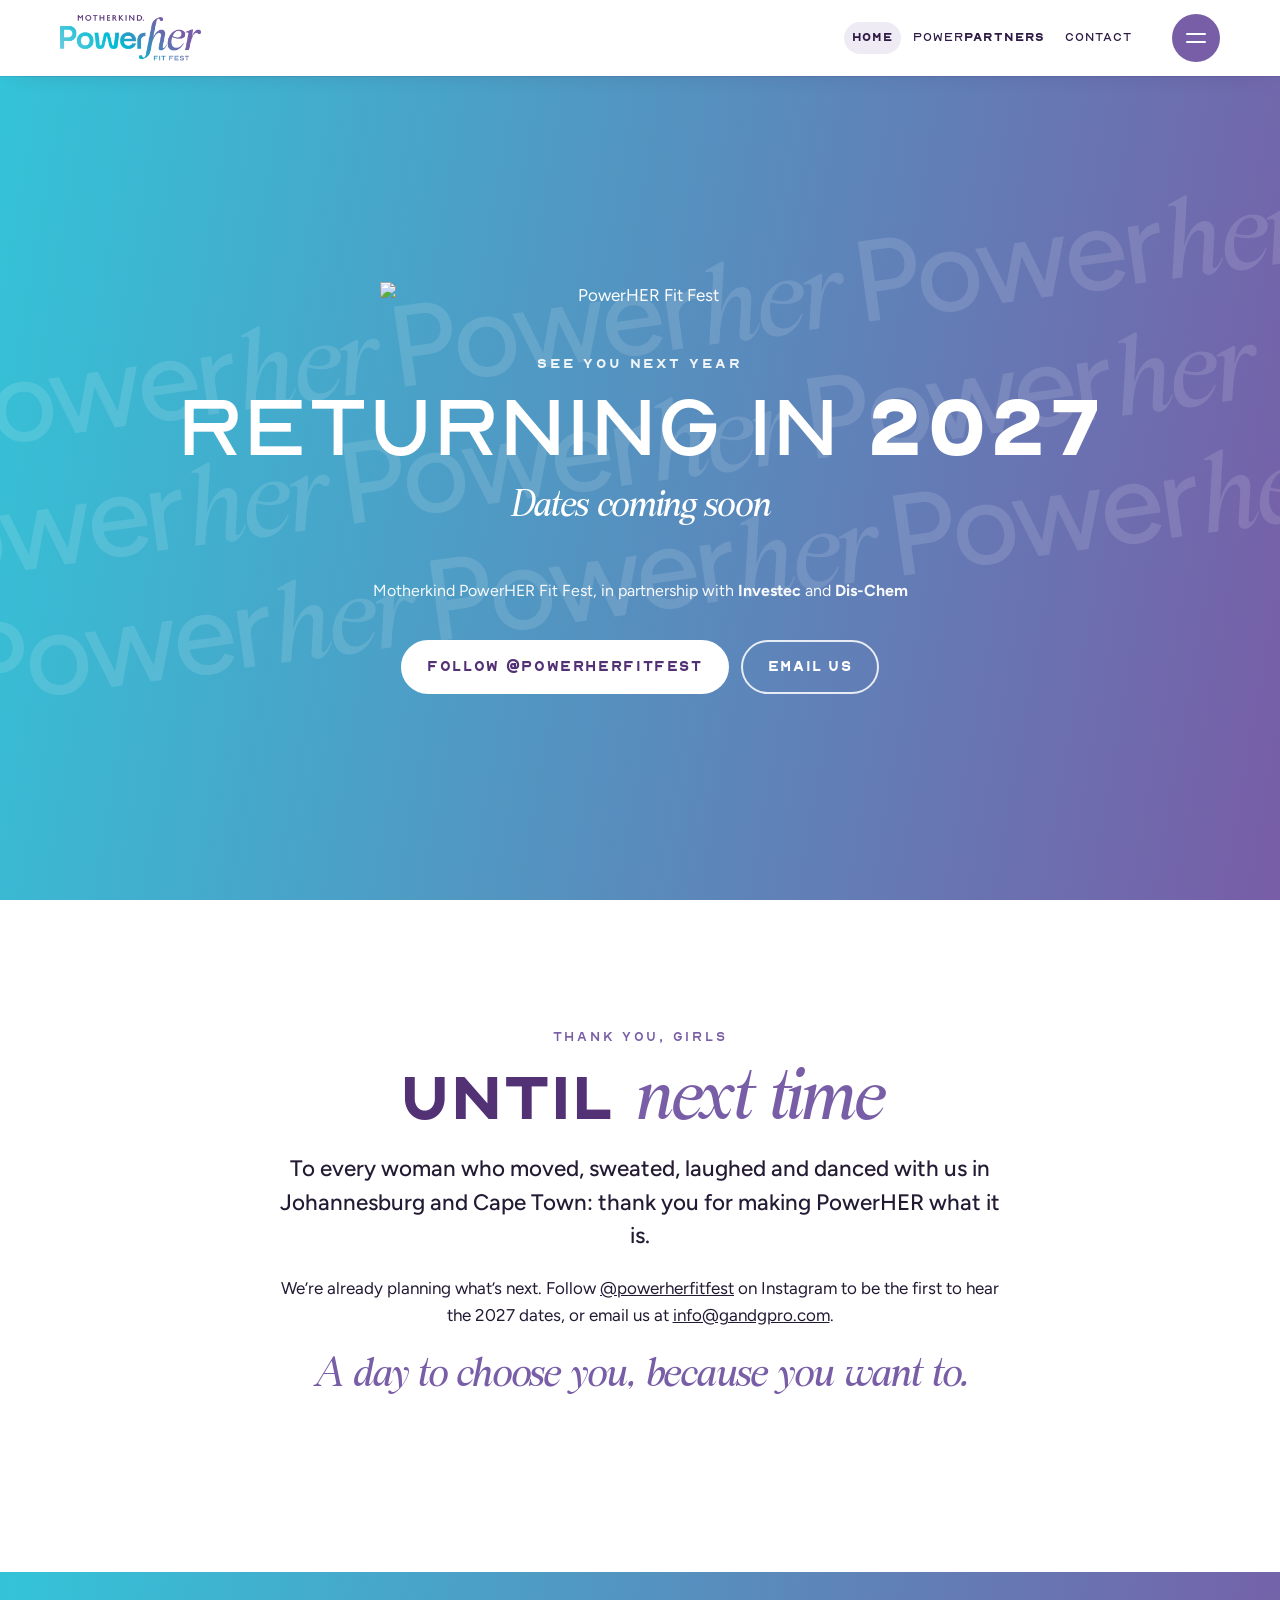
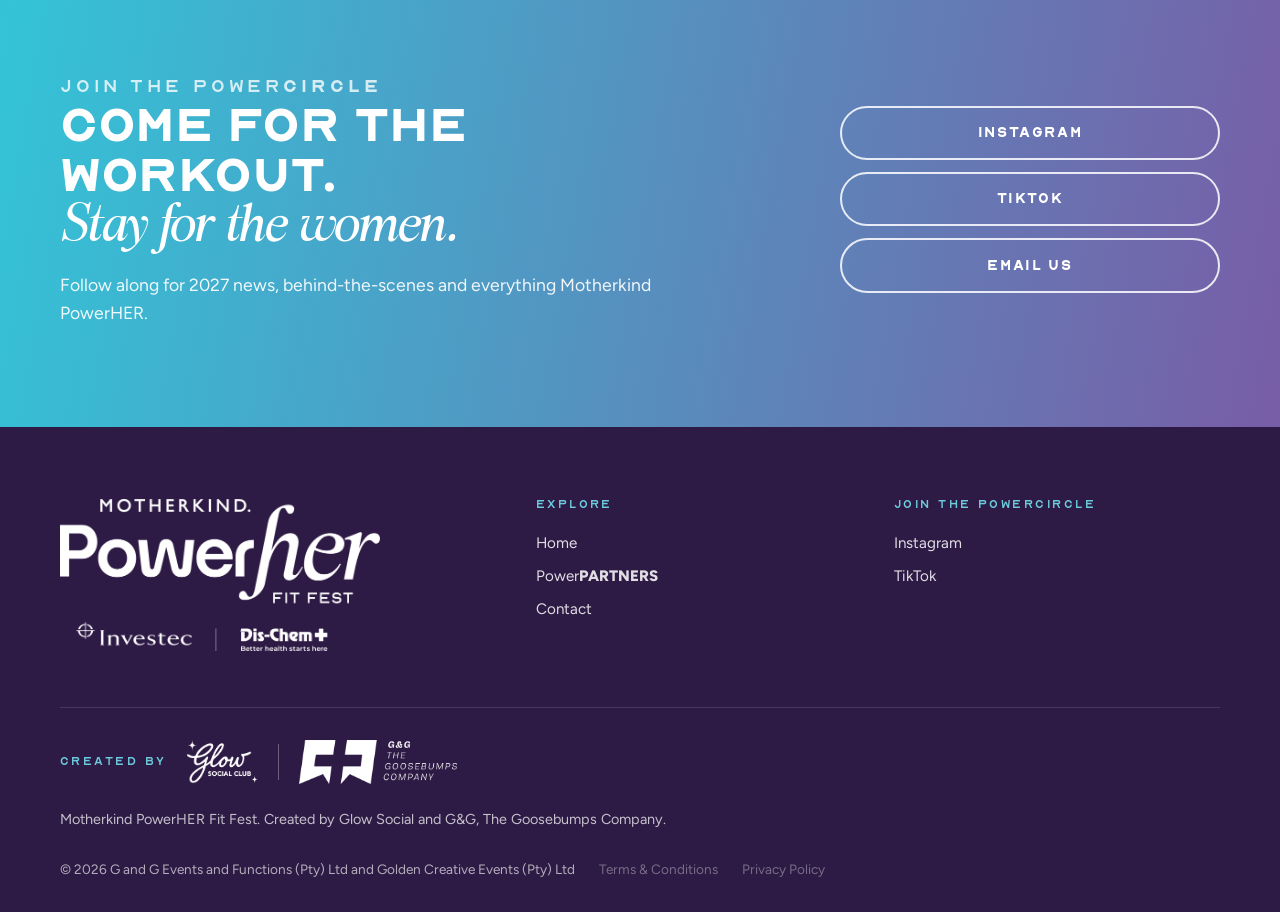
==== commit d04f215e: "Add files via upload" ====
--- a/index.html
+++ b/index.html
@@ -3,13 +3,13 @@
 <head>
   <meta charset="utf-8">
   <meta name="viewport" content="width=device-width, initial-scale=1">
-  <title>PowerHER Fit Fest 2026 | Kayla Itsines live in Johannesburg &amp; Cape Town</title>
-  <meta name="description" content="Motherkind is proud to present PowerHER Fit Fest, in partnership with Investec and Dis-Chem. A live bootcamp with Kayla Itsines, workouts, Pulse Talks and the PowerHER After Party. JHB 7 Nov, CPT 14 Nov 2026.">
+  <title>PowerHER Fit Fest | Returning in 2027</title>
+  <meta name="description" content="Motherkind PowerHER Fit Fest, in partnership with Investec and Dis-Chem, returns in 2027. Dates coming soon. Follow @powerherfitfest to hear first.">
   <link rel="canonical" href="https://powerherfitfest.com/">
   <meta property="og:type" content="website">
   <meta property="og:site_name" content="PowerHER Fit Fest">
-  <meta property="og:title" content="PowerHER Fit Fest 2026 | Johannesburg &amp; Cape Town">
-  <meta property="og:description" content="You’ve seen her online. Now experience her live. Kayla Itsines in South Africa for the very first time.">
+  <meta property="og:title" content="PowerHER Fit Fest | Returning in 2027">
+  <meta property="og:description" content="Motherkind PowerHER Fit Fest returns in 2027. Dates coming soon.">
   <meta property="og:image" content="https://powerherfitfest.com/assets/img/og-image.jpg">
   <meta property="og:url" content="https://powerherfitfest.com/">
   <meta name="twitter:card" content="summary_large_image">
@@ -17,191 +17,60 @@
   <link rel="icon" href="assets/img/favicon-48.png" sizes="48x48">
   <link rel="apple-touch-icon" href="assets/img/apple-touch-icon.png">
   <link rel="preload" href="assets/fonts/NORD-Bold.woff2" as="font" type="font/woff2" crossorigin>
-  <link rel="preload" href="assets/img/hero-keyvisual-1200.webp" as="image">
   <link rel="preconnect" href="https://fonts.googleapis.com">
   <link rel="preconnect" href="https://fonts.gstatic.com" crossorigin>
   <link href="https://fonts.googleapis.com/css2?family=Figtree:wght@400;500;600;700;800&display=swap" rel="stylesheet">
-  <link rel="stylesheet" href="css/styles.css?v=63">
-  <script type="application/ld+json">
-  [{"@context":"https://schema.org","@type":"Event","name":"PowerHER Fit Fest Johannesburg","startDate":"2026-11-07T11:00:00+02:00","endDate":"2026-11-07T21:00:00+02:00","eventAttendanceMode":"https://schema.org/OfflineEventAttendanceMode","eventStatus":"https://schema.org/EventScheduled","location":{"@type":"Place","name":"The Chosen Convention & Expo Centre","address":"23 Summit Dr, Rispark, Johannesburg South, 2053"},"image":"https://powerherfitfest.com/assets/img/og-image.jpg","performer":{"@type":"Person","name":"Kayla Itsines"},"offers":{"@type":"Offer","url":"https://powerher.howler.co.za/events/powerher-fit-fest-jhb-7-nov-2026-5a9d","priceCurrency":"ZAR","price":"890"}},
-   {"@context":"https://schema.org","@type":"Event","name":"PowerHER Fit Fest Cape Town","startDate":"2026-11-14T11:00:00+02:00","endDate":"2026-11-14T21:00:00+02:00","eventAttendanceMode":"https://schema.org/OfflineEventAttendanceMode","eventStatus":"https://schema.org/EventScheduled","location":{"@type":"Place","name":"Allée Bleue Wine Estate","address":"Cnr R45 & R310, Groot Drakenstein, Franschhoek, 7680"},"image":"https://powerherfitfest.com/assets/img/og-image.jpg","performer":{"@type":"Person","name":"Kayla Itsines"},"offers":{"@type":"Offer","url":"https://powerher.howler.co.za/events/powerher-fit-fest-cpt-14-nov-2026-fde2","priceCurrency":"ZAR","price":"890"}}]
-  </script>
+  <link rel="stylesheet" href="css/styles.css?v=68">
+  <style>
+    /* Holding page while the 2027 edition is confirmed */
+    .hold-hero { min-height: 100vh; min-height: 100svh; display: flex; align-items: center; text-align: center; padding-bottom: clamp(56px, 8vw, 96px); }
+    .hold-hero .wrap { position: relative; z-index: 2; display: flex; flex-direction: column; align-items: center; }
+    .hold-logo { width: min(520px, 82vw); height: auto; margin-bottom: clamp(28px, 4vw, 44px); }
+    .hold-eyebrow { font-family: var(--f-head); font-weight: 700; letter-spacing: .22em; text-transform: uppercase; font-size: .82rem; margin: 0 0 14px; opacity: .9; }
+    .hold-title { font-family: var(--f-head); font-weight: 400; text-transform: uppercase; font-size: clamp(2.4rem, 7vw, 5.2rem); line-height: .95; margin: 0; }
+    .hold-title b { font-weight: 700; }
+    .hold-sub { font-family: var(--f-script); font-size: clamp(1.6rem, 3.4vw, 2.4rem); margin: 10px 0 0; }
+    .hold-partners { margin: clamp(26px, 4vw, 40px) 0 0; font-size: 1rem; opacity: .95; }
+    .hold-partners strong { font-weight: 700; }
+    .hold-hero .btn-row { justify-content: center; margin-top: clamp(26px, 4vw, 36px); }
+    .hold-hero .page-hero-pattern, .hold-hero .hero-pattern { opacity: .12; inset: -10% -20% -10% -20%; }
+    .hold-thanks .wrap { text-align: center; }
+    .hold-thanks .lead { max-width: 56ch; margin-left: auto; margin-right: auto; }
+  </style>
 </head>
 <body data-page="home">
   <div data-ph="header"></div>
 
   <main id="main">
 
-    <!-- ============ HERO (key visual) ============ -->
-    <section class="hero-banner">
-      <h1 class="sr">Motherkind PowerHER Fit Fest with Investec and Dis-Chem. Kayla Itsines live in Johannesburg on 7 November and Cape Town on 14 November 2026. Join the movement.</h1>
-      <img class="hero-banner-img" src="assets/img/hero-keyvisual.webp"
-           srcset="assets/img/hero-keyvisual-1200.webp 1200w, assets/img/hero-keyvisual.webp 2400w"
-           sizes="100vw" width="2400" height="1350" fetchpriority="high"
-           alt="Motherkind PowerHER Fit Fest with Investec and Dis-Chem: Kayla Itsines, JHB 7 Nov ’26, CPT 14 Nov ’26. Join the movement. You’ve seen her online, now experience her live.">
-      <div class="wrap hero-banner-ctas">
-        <a class="btn btn-primary" data-ticket="jhb">Johannesburg tickets</a>
-        <a class="btn btn-outline-light" data-ticket="cpt">Cape Town tickets</a>
+    <!-- ============ HOLDING HERO ============ -->
+    <section class="page-hero hold-hero">
+      <div class="hero-pattern" aria-hidden="true">
+        <span>Power<i>her</i>Power<i>her</i>Power<i>her</i></span>
+        <span>Power<i>her</i>Power<i>her</i>Power<i>her</i></span>
+        <span>Power<i>her</i>Power<i>her</i>Power<i>her</i></span>
       </div>
-    </section>
-
-    <!-- ============ MANIFESTO ============ -->
-    <section class="section manifesto">
-      <div class="wrap narrow reveal">
-        <p class="eyebrow">For the very first time in South Africa</p>
-        <h2 class="display">This one’s for <span class="script">the girls</span></h2>
-        <p class="lead">Motherkind PowerHER is that feeling you get when you’re around women who make you feel good about being exactly who you are.</p>
-        <p>Motherkind is proud to present PowerHER Fit Fest, bringing global fitness icon Kayla Itsines to South Africa for a full day of movement, connection and joy.</p>
-        <p>Motherkind PowerHER Fit Fest, in partnership with Investec and Dis-Chem, is where we move, sweat, learn and dance. But mostly, we make room for ourselves, laugh with our girls and meet women we might never have crossed paths with.</p>
-        <p class="manifesto-sign">A day to choose you, because you want to.</p>
-      </div>
-    </section>
-
-
-    <!-- ============ THE DAY ============ -->
-    <section class="section the-day">
       <div class="wrap">
-        <div class="section-head reveal">
-          <p class="eyebrow"><span class="num" data-bind="hours">11:00 – 21:00</span></p>
-          <h2 class="display">Your PowerDAY</h2>
-          <p>From your first squat to your last dance, here’s what’s waiting for you.</p>
-        </div>
-
-        <div class="bento">
-          <article class="card card-kayla reveal">
-            <span class="card-num">01</span>
-            <div class="card-body">
-              <h3>Live bootcamp with Kayla Itsines</h3>
-              <p>The woman behind the Sweat app, live on stage. One bootcamp, thousands of PowerLADIES and a moment you’ll talk about for years.</p>
-            </div>
-            <img src="assets/img/kayla-cutout-2.webp" width="900" height="2085" alt="" loading="lazy">
-          </article>
-          <article class="card card-aqua reveal">
-            <span class="card-num">02</span>
-            <h3>Breathe, move &amp; play</h3>
-            <p>Ease in with breathwork, get loose with a dance warm-up and take on the plank challenge. Little moments to move your way, all day.</p>
-          </article>
-          <article class="card card-mist reveal">
-            <span class="card-num">03</span>
-            <h3>The Pulse Talks</h3>
-            <p>Real conversations with incredible women. The kind that leave you feeling lighter, stronger and a little more sure of yourself.</p>
-          </article>
-          <article class="card card-mist reveal">
-            <span class="card-num">04</span>
-            <h3>Food and Brand Village</h3>
-            <p>Refuel, wander and discover the feel-good brands, bites and wellness experiences you’ll want to take home.</p>
-          </article>
-          <article class="card card-gradient reveal">
-            <span class="card-num">05</span>
-            <h3>The PowerHER After Party</h3>
-            <p>End the day dancing with your girls to an all-female festival lineup.</p>
-          </article>
-        </div>
-
-        <div class="center reveal">
-          <a class="btn btn-ghost" href="experience.html">Explore the PowerDAY</a>
+        <img class="hold-logo" src="assets/img/ph-wordmark-white.webp" alt="PowerHER Fit Fest">
+        <p class="hold-eyebrow">See you next year</p>
+        <h1 class="hold-title">Returning in <b>2027</b></h1>
+        <p class="hold-sub">Dates coming soon</p>
+        <p class="hold-partners">Motherkind PowerHER Fit Fest, in partnership with <strong>Investec</strong> and <strong>Dis-Chem</strong></p>
+        <div class="btn-row">
+          <a class="btn btn-light" href="https://www.instagram.com/powerherfitfest/" target="_blank" rel="noopener">Follow @powerherfitfest</a>
+          <a class="btn btn-outline-light" data-contact-link="email" href="mailto:info@gandgpro.com">Email us</a>
         </div>
       </div>
     </section>
 
-    <!-- ============ CITIES ============ -->
-    <section class="section cities">
-      <div class="wrap">
-        <div class="section-head reveal">
-          <p class="eyebrow">Two cities. Two unforgettable Saturdays.</p>
-          <h2 class="display">Choose your city</h2>
-        </div>
-        <div class="city-grid">
-          <article class="city city-jhb reveal">
-            <span class="city-count" data-countdown="jhb"></span>
-            <h3 class="city-name">Johannesburg</h3>
-            <p class="city-date">Saturday, 7 November 2026</p>
-            <ul class="city-meta">
-              <li class="venue-row"><img class="venue-mark" src="assets/img/venue-chosen-white.webp" width="414" height="200" alt="The Chosen Venue" loading="lazy"><span><strong>The Chosen Convention &amp; Expo Centre</strong><br>23 Summit Dr, Rispark, Johannesburg South</span></li>
-              <li><span class="num" data-bind="hours">11:00 – 21:00</span> &nbsp;•&nbsp; 18+</li>
-            </ul>
-            <div class="city-ctas">
-              <a class="link-arrow" href="https://maps.google.com/?q=The+Chosen+Convention+%26+Expo+Centre+23+Summit+Dr+Rispark" target="_blank" rel="noopener">Directions</a>
-            </div>
-          </article>
-          <article class="city city-cpt reveal">
-            <span class="city-count" data-countdown="cpt"></span>
-            <h3 class="city-name">Cape Town</h3>
-            <p class="city-date">Saturday, 14 November 2026</p>
-            <ul class="city-meta">
-              <li class="venue-row"><img class="venue-mark" src="assets/img/venue-allee-bleue-white.webp" width="236" height="200" alt="Allée Bleue" loading="lazy"><span><strong>Allée Bleue Wine Estate</strong><br>Cnr R45 &amp; R310, Groot Drakenstein, Franschhoek</span></li>
-              <li><span class="num" data-bind="hours">11:00 – 21:00</span> &nbsp;•&nbsp; 18+</li>
-            </ul>
-            <div class="city-ctas">
-              <a class="link-arrow" href="https://maps.google.com/?q=Allee+Bleue+Wine+Estate+Franschhoek" target="_blank" rel="noopener">Directions</a>
-            </div>
-          </article>
-        </div>
-      </div>
-    </section>
-
-    <!-- ============ TICKETS TEASER ============ -->
-    <section class="section tickets-teaser">
-      <div class="wrap">
-        <div class="section-head reveal">
-          <p class="eyebrow">Power<b>TICKETS</b></p>
-          <h2 class="display">Choose your PowerTICKET</h2>
-          <div class="city-switch city-switch-dark" data-city-switch role="group" aria-label="Choose your city">
-            <button type="button" data-city="jhb" aria-pressed="true">Johannesburg • 7 Nov</button>
-            <button type="button" data-city="cpt" aria-pressed="false">Cape Town • 14 Nov</button>
-          </div>
-        </div>
-        <div class="ticket-grid">
-          <article class="ticket reveal">
-            <header class="ticket-head">
-              <h3>General</h3>
-            </header>
-            <p class="ticket-price ticket-from"><small>From</small> <span data-current-price>R890</span></p>
-            <ul class="ticks">
-              <li>Live bootcamp with Kayla Itsines</li>
-              <li>Workouts, talks and sessions all day</li>
-              <li>PowerKIT: TheraBand</li>
-              <li>Food and Brand Village access</li>
-              <li>PowerHER After Party</li>
-              <li>3-month Sweat app subscription</li>
-            </ul>
-            <a class="btn btn-primary btn-block" data-ticket="active" href="#">Get General: <span data-city-text="short">JHB</span></a>
-          </article>
-
-          <article class="ticket ticket-vvip reveal">
-            <span class="ticket-flag">Meet Kayla</span>
-            <header class="ticket-head">
-              <h3>VVIP</h3>
-            </header>
-            <p class="ticket-price"><span data-bind="vvip">R3,790</span></p>
-            <ul class="ticks">
-              <li><strong>Meet Kayla Itsines, with a photo moment</strong></li>
-              <li>Private VVIP Lounge with a dedicated bar</li>
-              <li>Private bathrooms</li>
-              <li>Luxury goodie bag from Motherkind and partners</li>
-              <li>PowerKIT: Motherkind yoga mat, PowerHER cap, squat band &amp; TheraBand</li>
-              <li>Complimentary massages</li>
-              <li>Everything in General</li>
-            </ul>
-            <a class="btn btn-light btn-block" data-ticket="active" href="#">Get VVIP: <span data-city-text="short">JHB</span></a>
-          </article>
-        </div>
-        <div class="center reveal"><a class="btn btn-ghost" href="tickets.html">See PowerTICKET details</a></div>
-      </div>
-    </section>
-
-    <!-- ============ LEGACY ============ -->
-    <section class="section legacy-band">
-      <div class="wrap legacy-grid reveal">
-        <img class="legacy-mark" src="assets/img/ph-logo-purple.webp" width="600" height="597" alt="" loading="lazy">
-        <div>
-          <p class="eyebrow">Power<b>LEGACY</b></p>
-          <h2 class="display">Donate to Power<span class="script">legacy</span></h2>
-          <p class="lead">Stand with Women For Change in the fight against Gender Based Violence. Every rand helps drive real, meaningful impact.</p>
-          <div class="btn-row">
-            <a class="btn btn-primary" href="https://womenforchange.co.za/" target="_blank" rel="noopener">About Women For Change</a>
-          </div>
-        </div>
+    <!-- ============ THANK YOU ============ -->
+    <section class="section hold-thanks">
+      <div class="wrap narrow reveal">
+        <p class="eyebrow">Thank you, girls</p>
+        <h2 class="display">Until <span class="script">next time</span></h2>
+        <p class="lead">To every woman who moved, sweated, laughed and danced with us in Johannesburg and Cape Town: thank you for making PowerHER what it is.</p>
+        <p>We’re already planning what’s next. Follow <a href="https://www.instagram.com/powerherfitfest/" target="_blank" rel="noopener">@powerherfitfest</a> on Instagram to be the first to hear the 2027 dates, or email us at <a data-contact-link="email" href="mailto:info@gandgpro.com">info@gandgpro.com</a>.</p>
+        <p class="manifesto-sign">A day to choose you, because you want to.</p>
       </div>
     </section>
 
@@ -211,12 +80,12 @@
         <div>
           <p class="eyebrow">Join the Power<b>CIRCLE</b></p>
           <h2 class="display">Come for the workout. <span class="script">Stay for the women.</span></h2>
-          <p>Follow along for lineup drops, behind-the-scenes and everything Motherkind PowerHER.</p>
+          <p>Follow along for 2027 news, behind-the-scenes and everything Motherkind PowerHER.</p>
         </div>
         <div class="btn-row">
           <a class="btn btn-outline-light" href="https://www.instagram.com/powerherfitfest/" target="_blank" rel="noopener">Instagram</a>
           <a class="btn btn-outline-light" href="https://www.tiktok.com/@powerherfitfest" target="_blank" rel="noopener">TikTok</a>
-          <a class="btn btn-outline-light" data-share href="#">Send to your girls on WhatsApp</a>
+          <a class="btn btn-outline-light" data-contact-link="email" href="mailto:info@gandgpro.com">Email us</a>
         </div>
       </div>
     </section>
@@ -225,7 +94,7 @@
 
   <div data-ph="footer"></div>
 
-  <script src="js/config.js?v=62"></script>
-  <script src="js/layout.js?v=62"></script>
+  <script src="js/config.js?v=68"></script>
+  <script src="js/layout.js?v=68"></script>
 </body>
 </html>
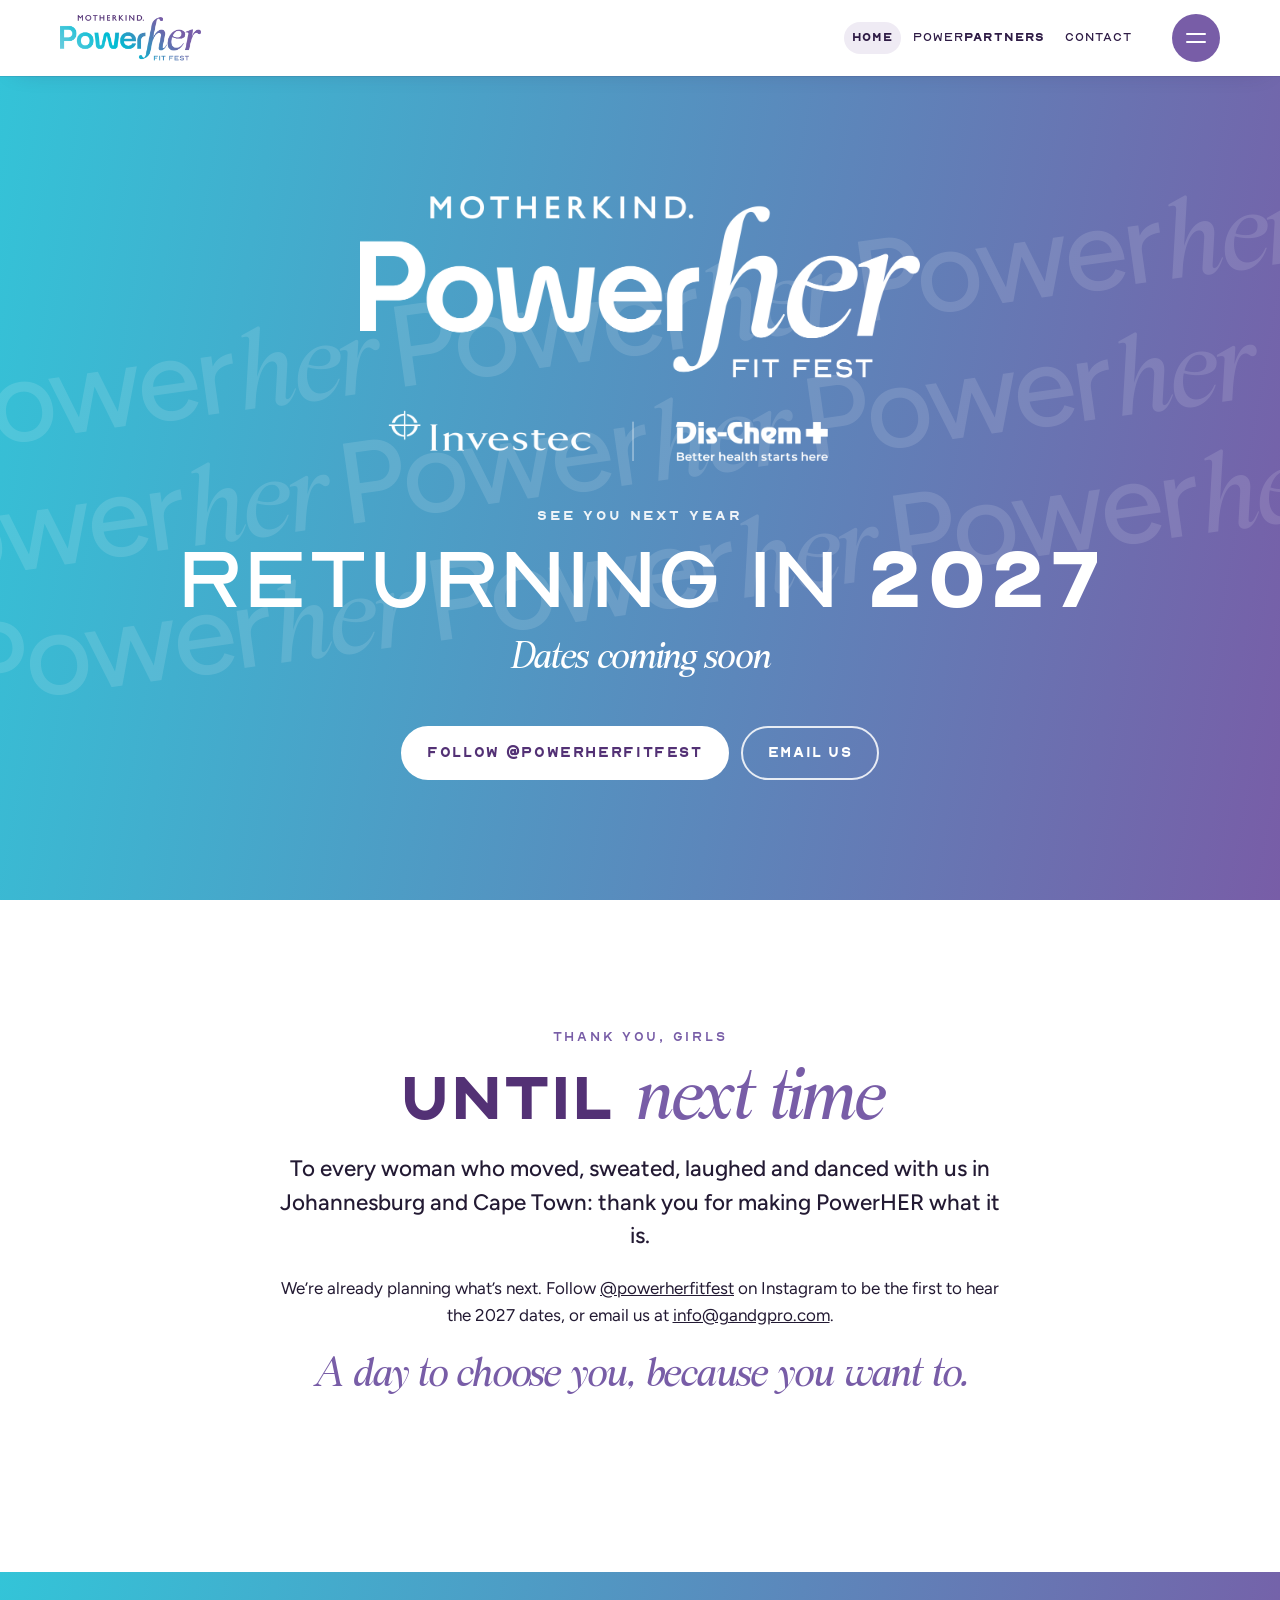
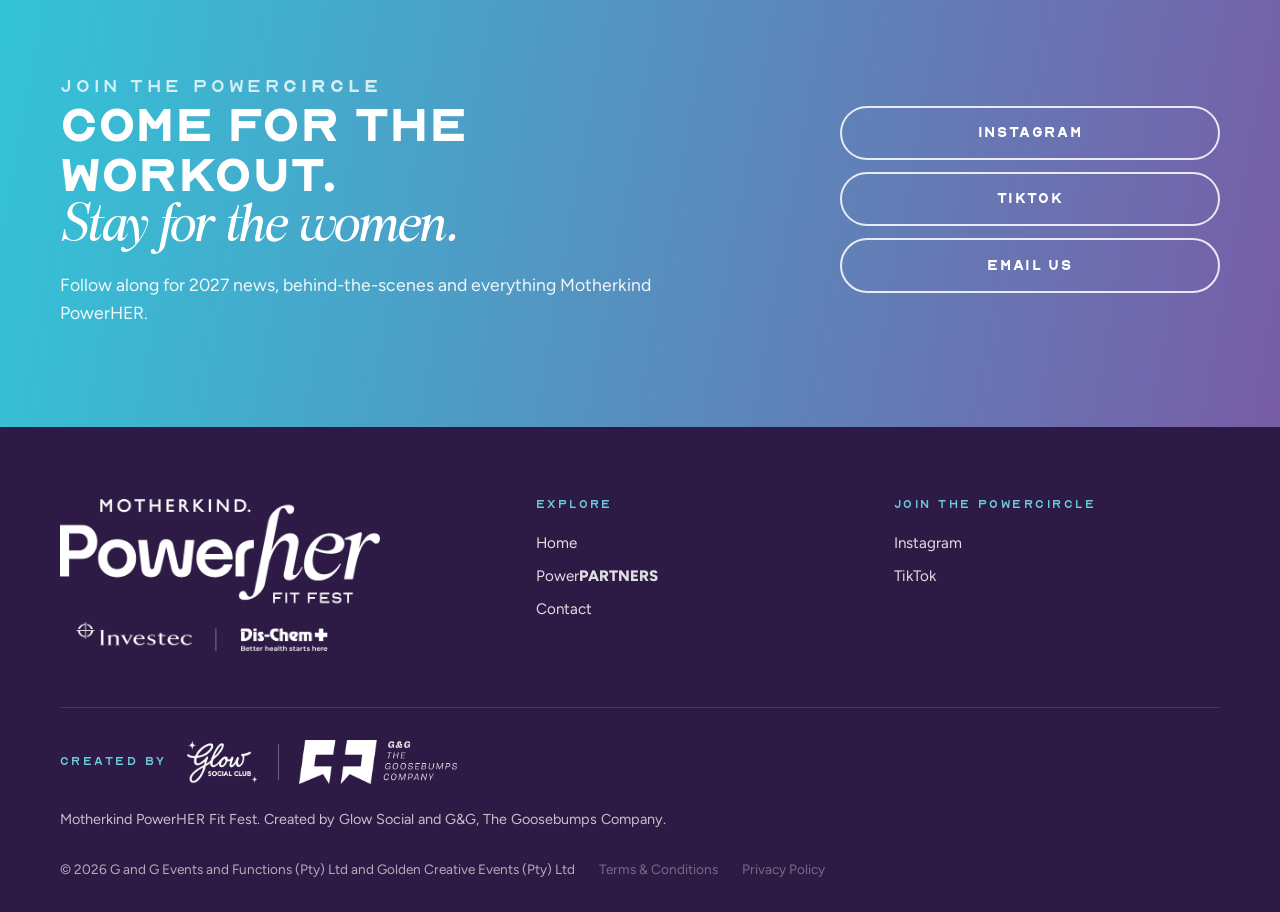
==== commit fc021639: "Add files via upload" ====
--- a/index.html
+++ b/index.html
@@ -25,7 +25,7 @@
     /* Holding page while the 2027 edition is confirmed */
     .hold-hero { min-height: 100vh; min-height: 100svh; display: flex; align-items: center; text-align: center; padding-bottom: clamp(56px, 8vw, 96px); }
     .hold-hero .wrap { position: relative; z-index: 2; display: flex; flex-direction: column; align-items: center; }
-    .hold-logo { width: min(520px, 82vw); height: auto; margin-bottom: clamp(28px, 4vw, 44px); }
+    .hold-logo { width: min(560px, 84vw); height: auto; margin-bottom: clamp(28px, 4vw, 44px); }
     .hold-eyebrow { font-family: var(--f-head); font-weight: 700; letter-spacing: .22em; text-transform: uppercase; font-size: .82rem; margin: 0 0 14px; opacity: .9; }
     .hold-title { font-family: var(--f-head); font-weight: 400; text-transform: uppercase; font-size: clamp(2.4rem, 7vw, 5.2rem); line-height: .95; margin: 0; }
     .hold-title b { font-weight: 700; }
@@ -51,11 +51,10 @@
         <span>Power<i>her</i>Power<i>her</i>Power<i>her</i></span>
       </div>
       <div class="wrap">
-        <img class="hold-logo" src="assets/img/ph-wordmark-white.webp" alt="PowerHER Fit Fest">
+        <img class="hold-logo" src="assets/img/logo-lockup-cotitle-white.webp" width="1400" height="663" alt="Motherkind PowerHER Fit Fest, in partnership with Investec and Dis-Chem">
         <p class="hold-eyebrow">See you next year</p>
         <h1 class="hold-title">Returning in <b>2027</b></h1>
         <p class="hold-sub">Dates coming soon</p>
-        <p class="hold-partners">Motherkind PowerHER Fit Fest, in partnership with <strong>Investec</strong> and <strong>Dis-Chem</strong></p>
         <div class="btn-row">
           <a class="btn btn-light" href="https://www.instagram.com/powerherfitfest/" target="_blank" rel="noopener">Follow @powerherfitfest</a>
           <a class="btn btn-outline-light" data-contact-link="email" href="mailto:info@gandgpro.com">Email us</a>
